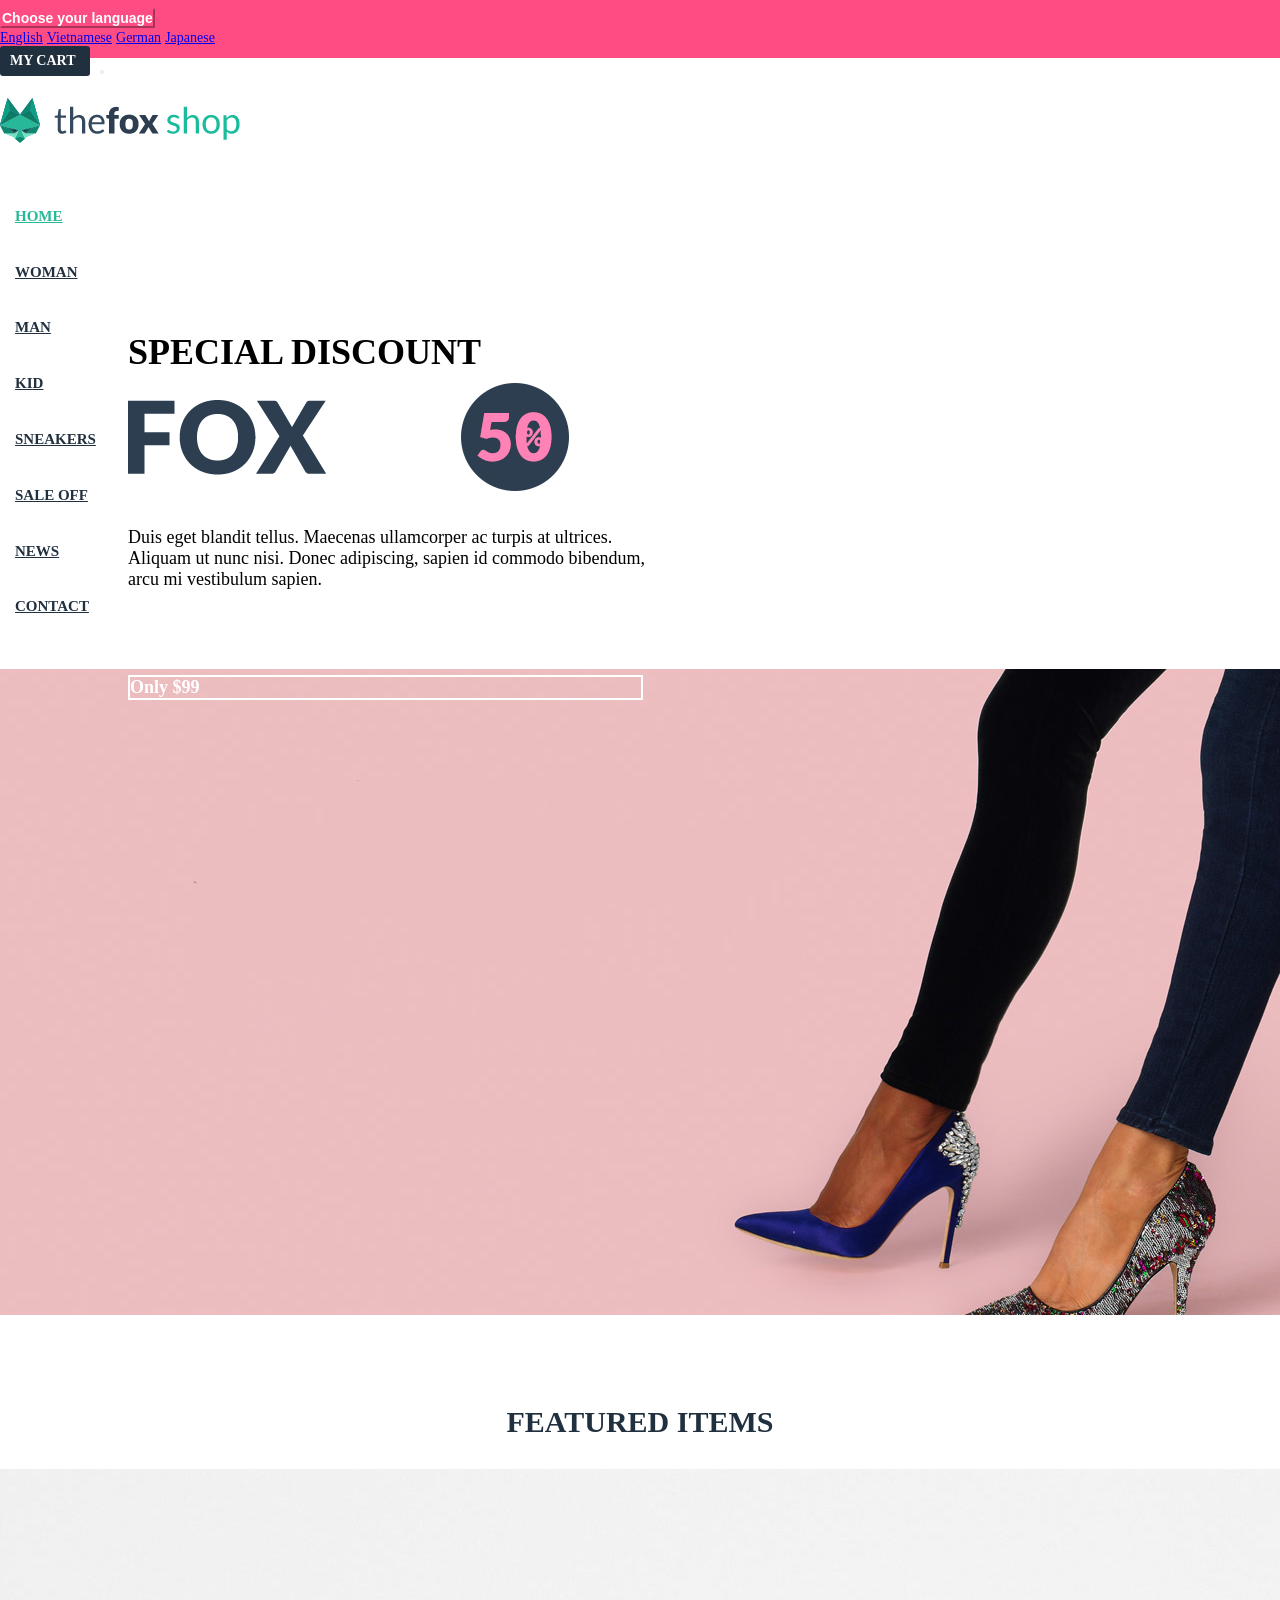
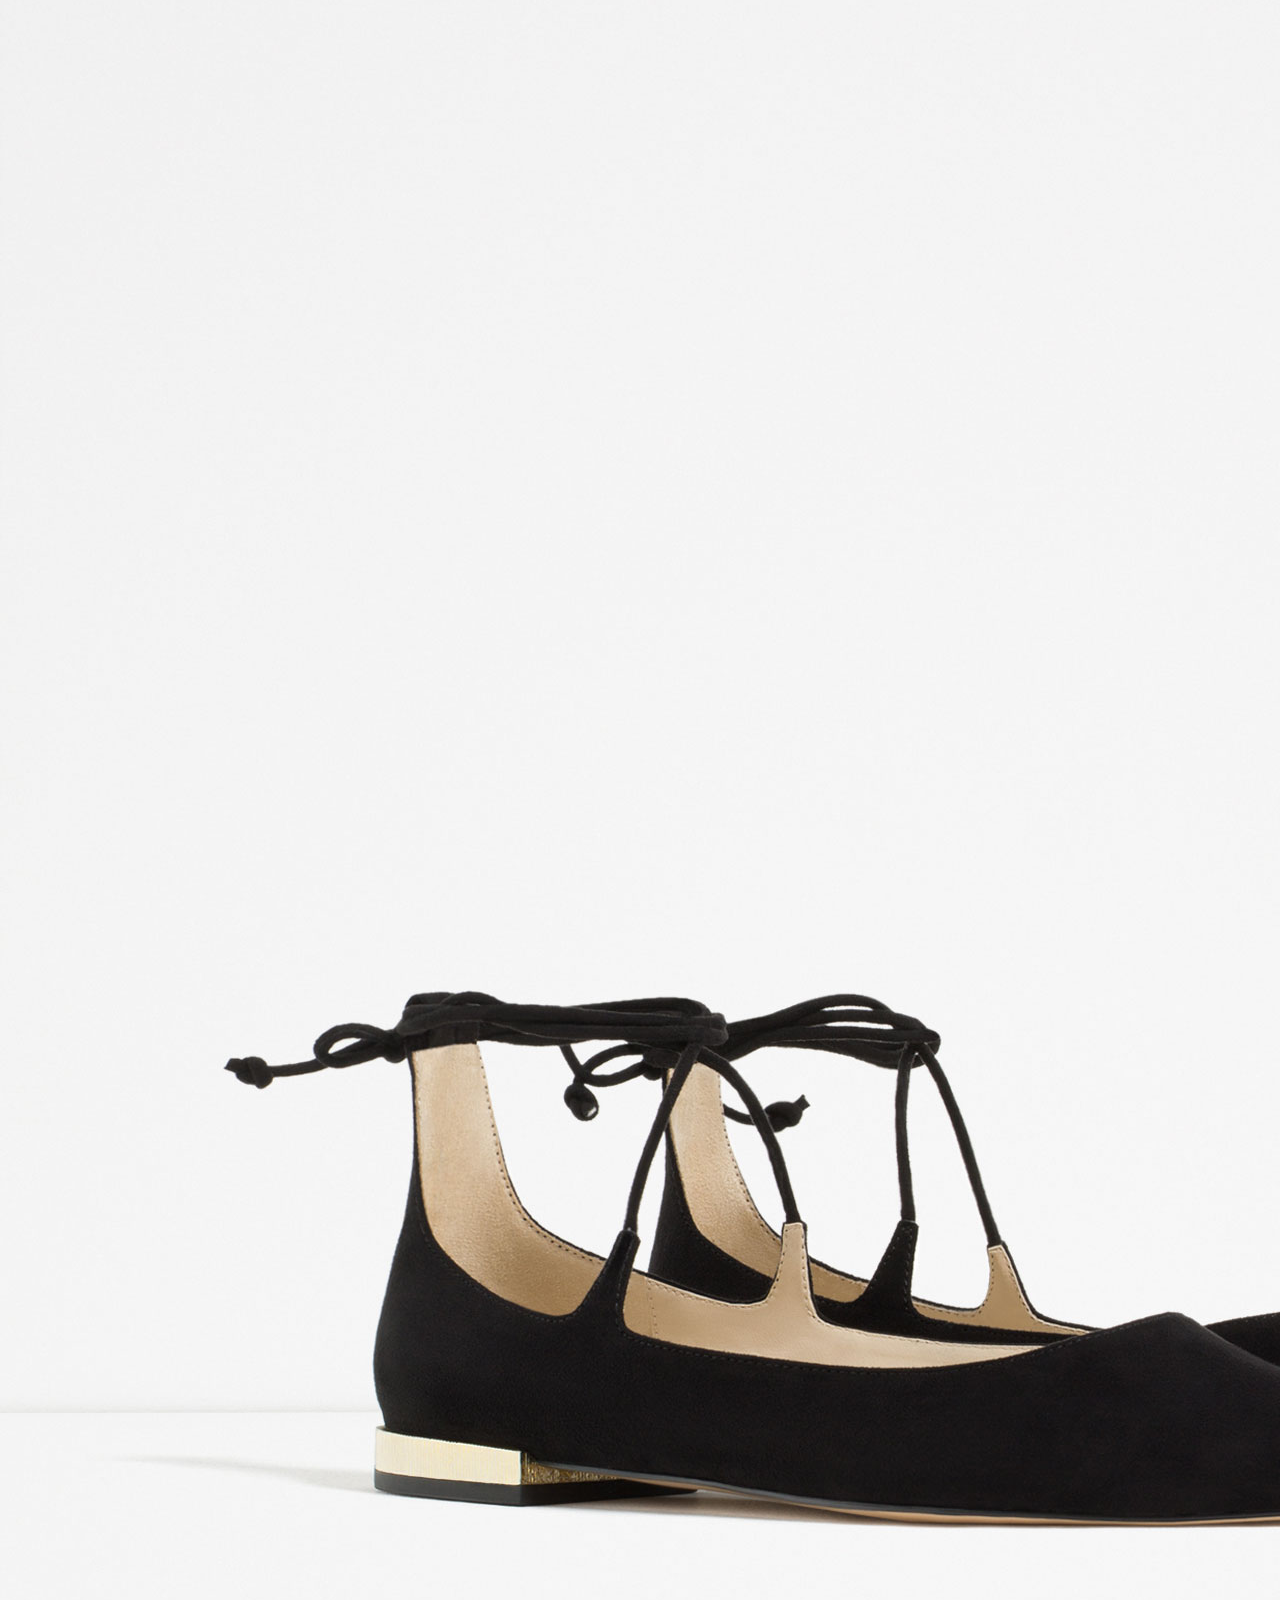
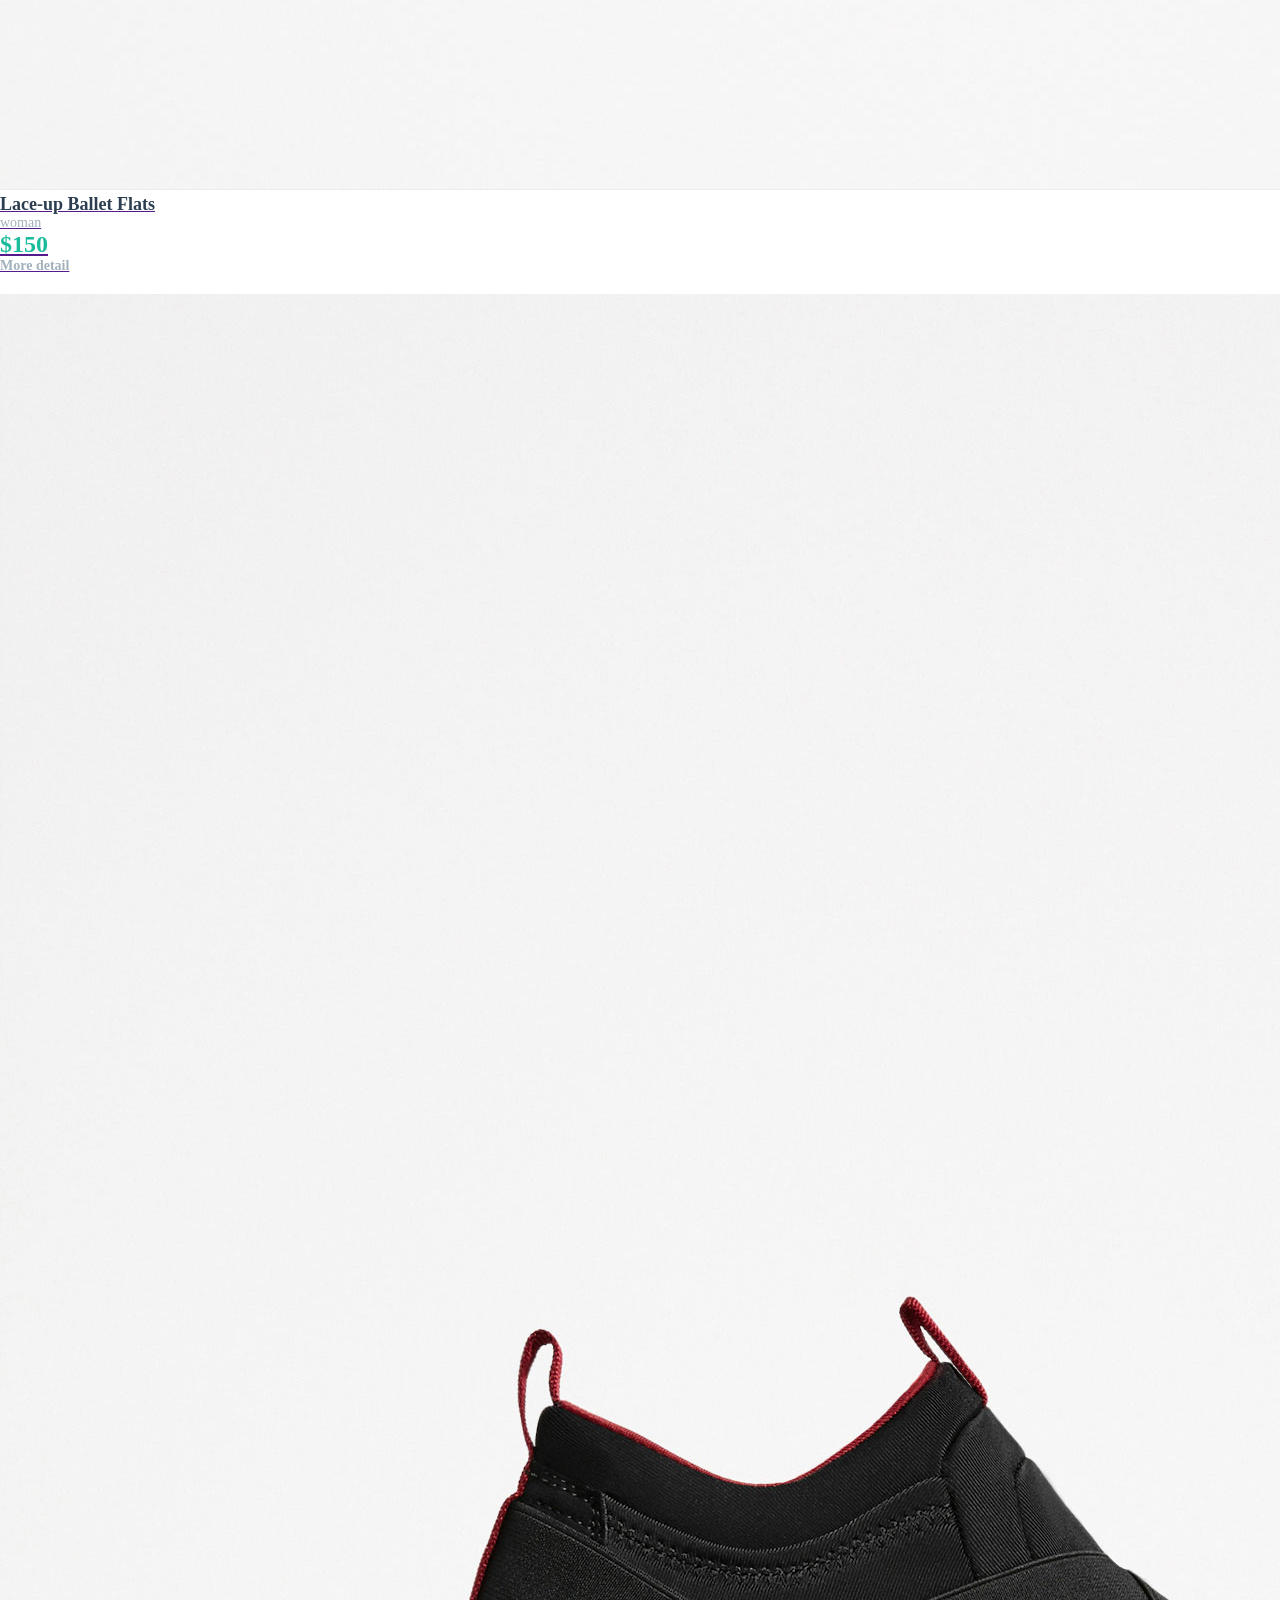
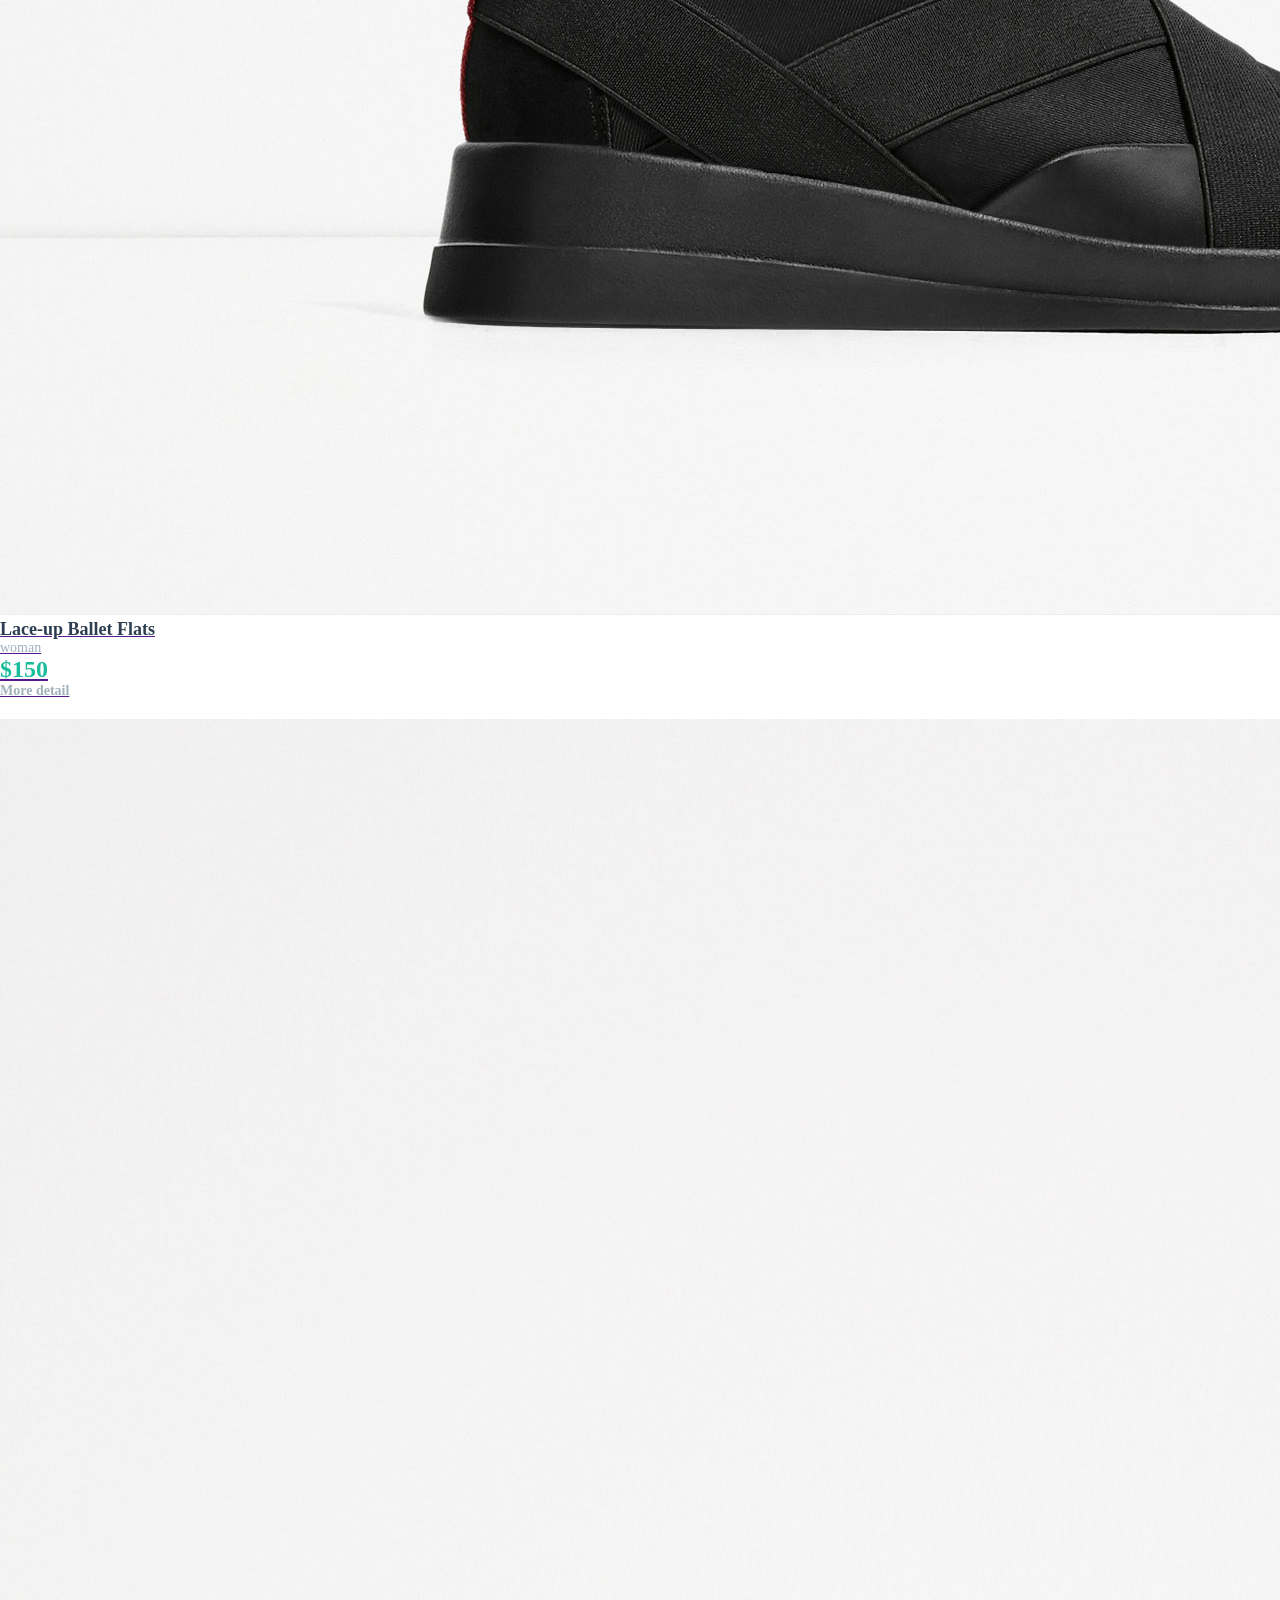
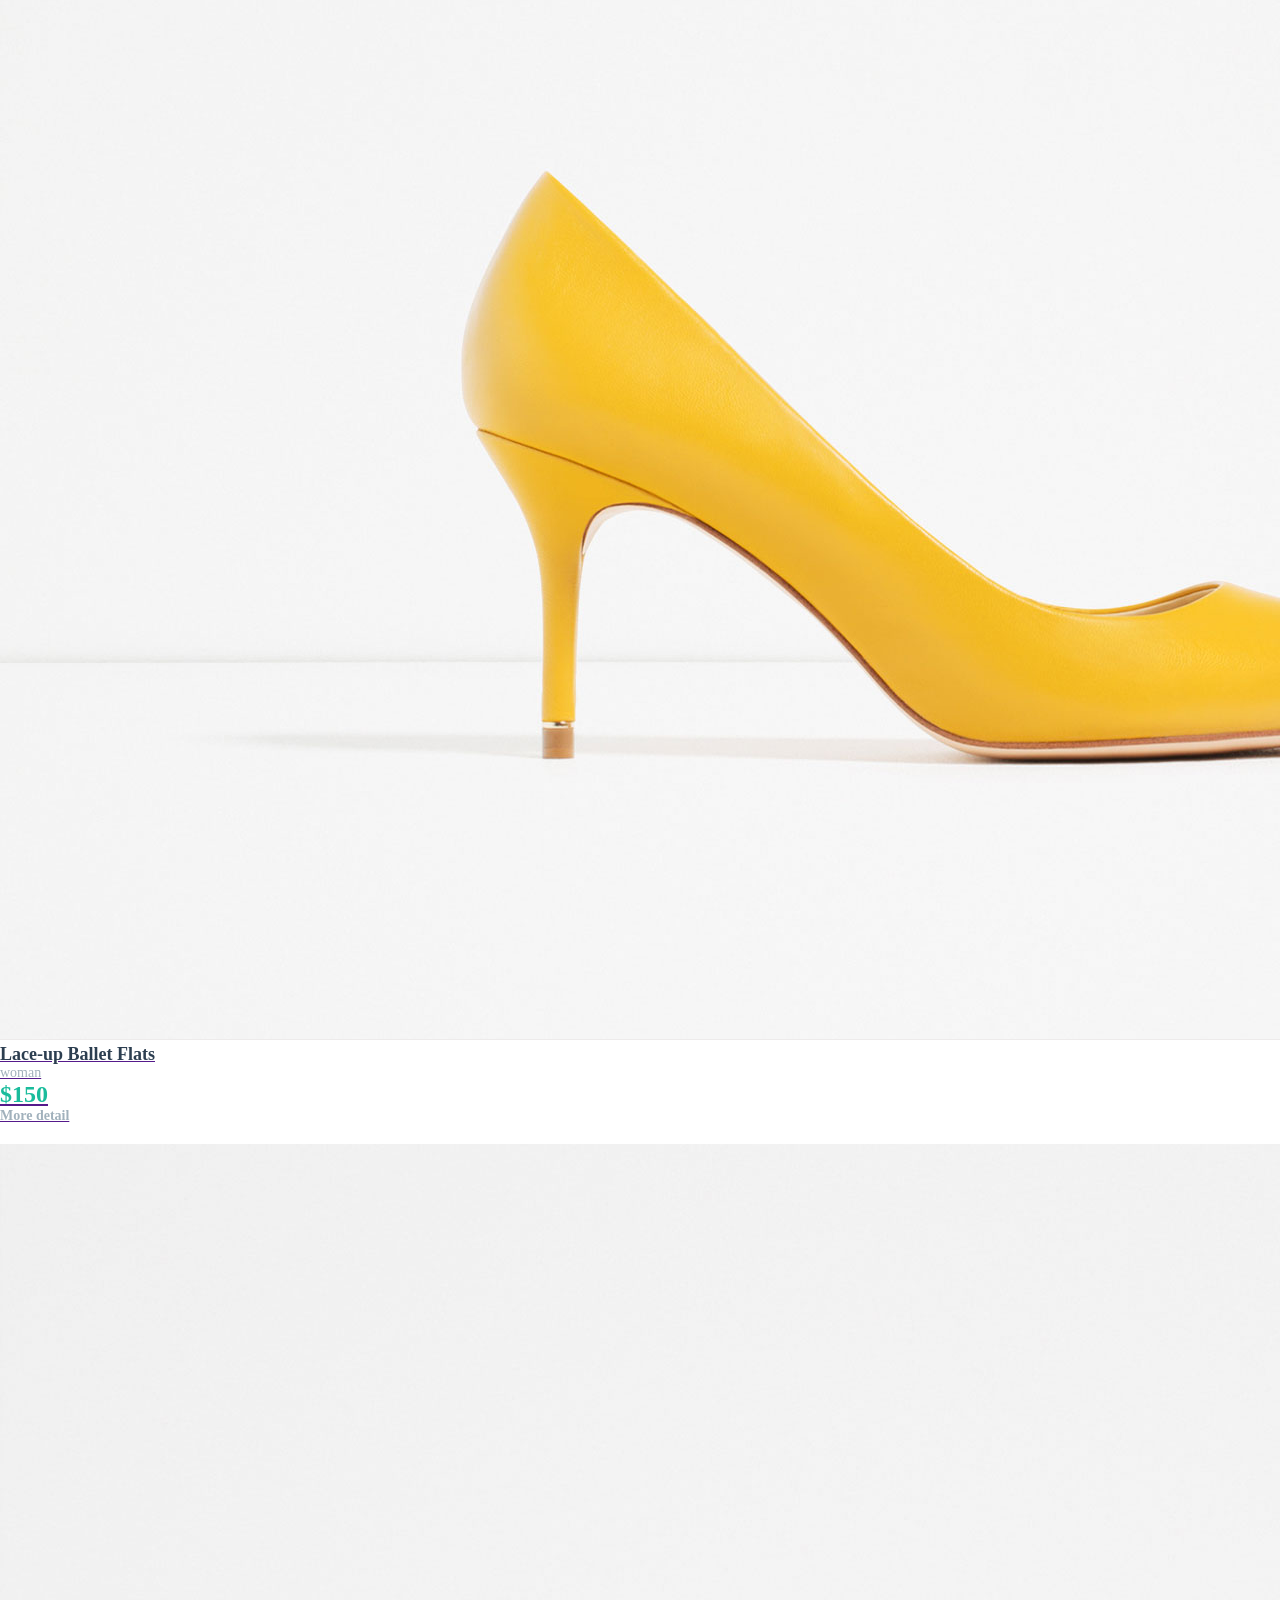
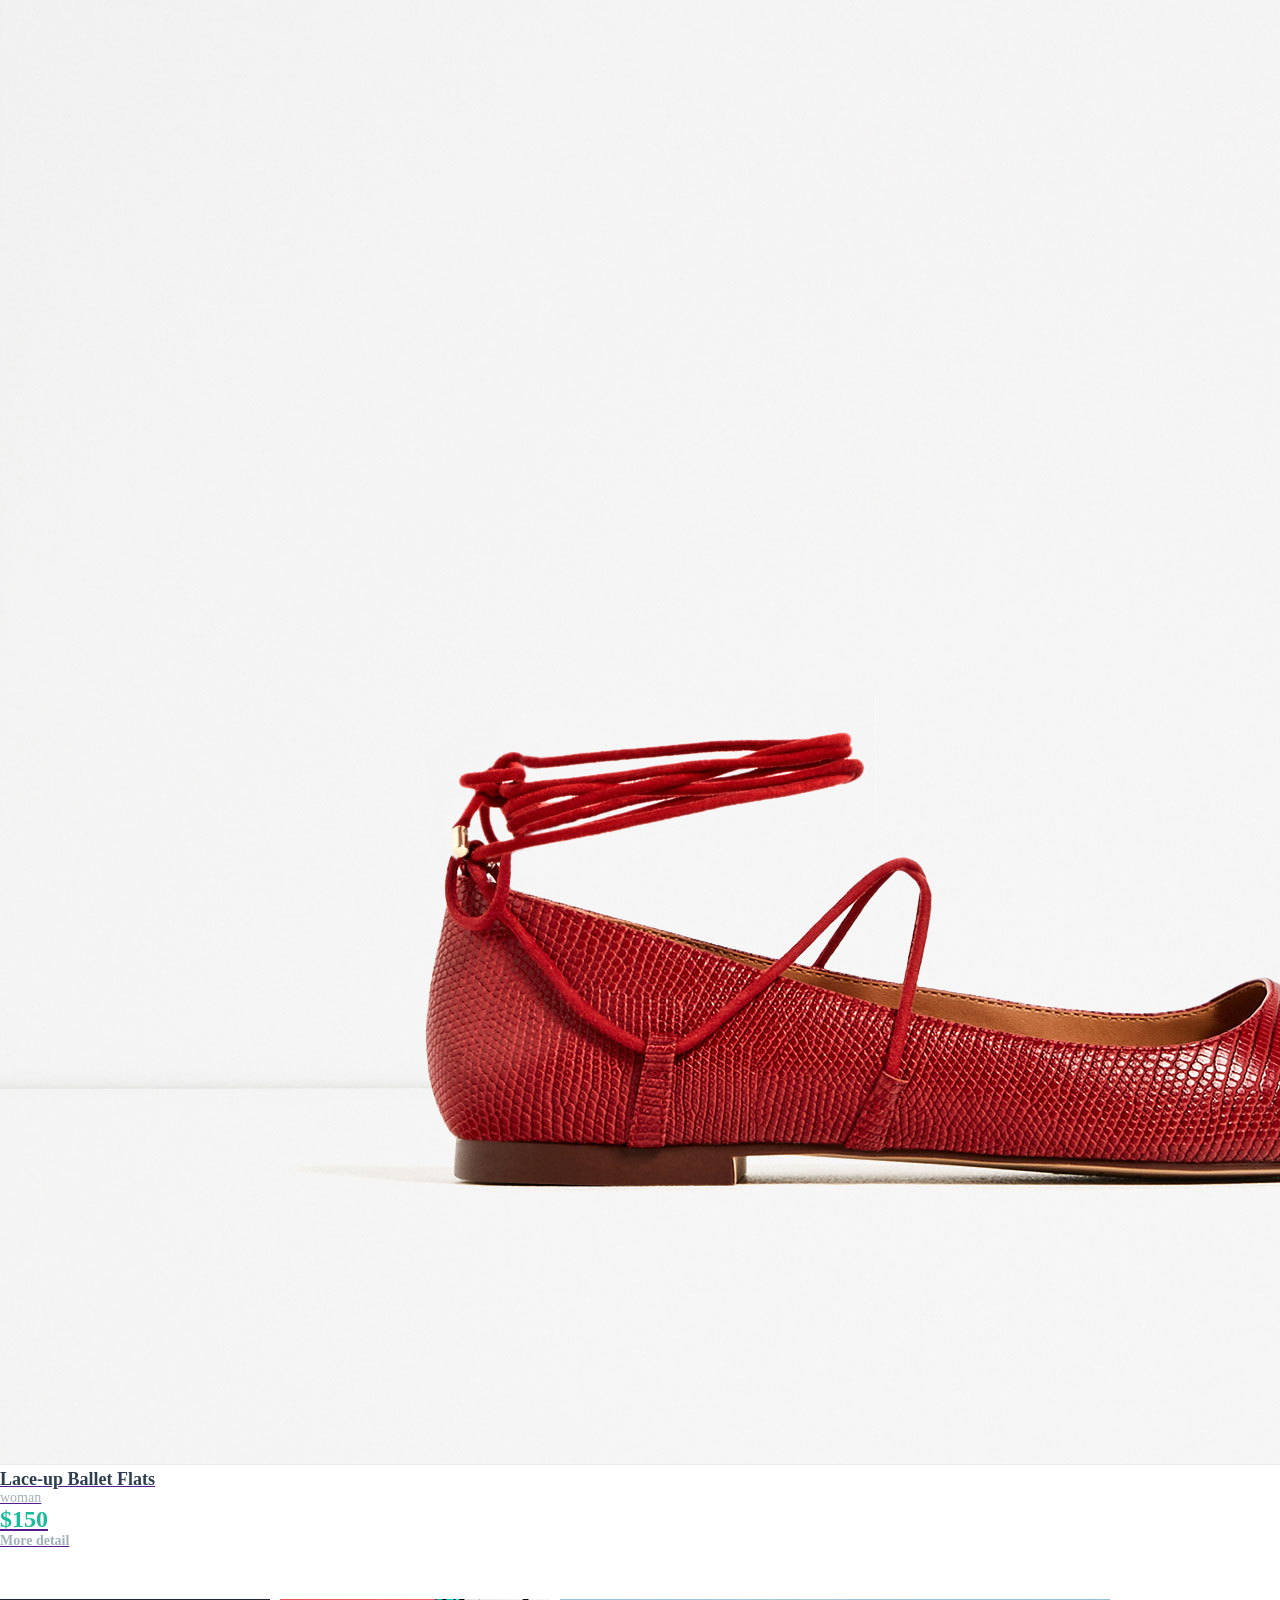
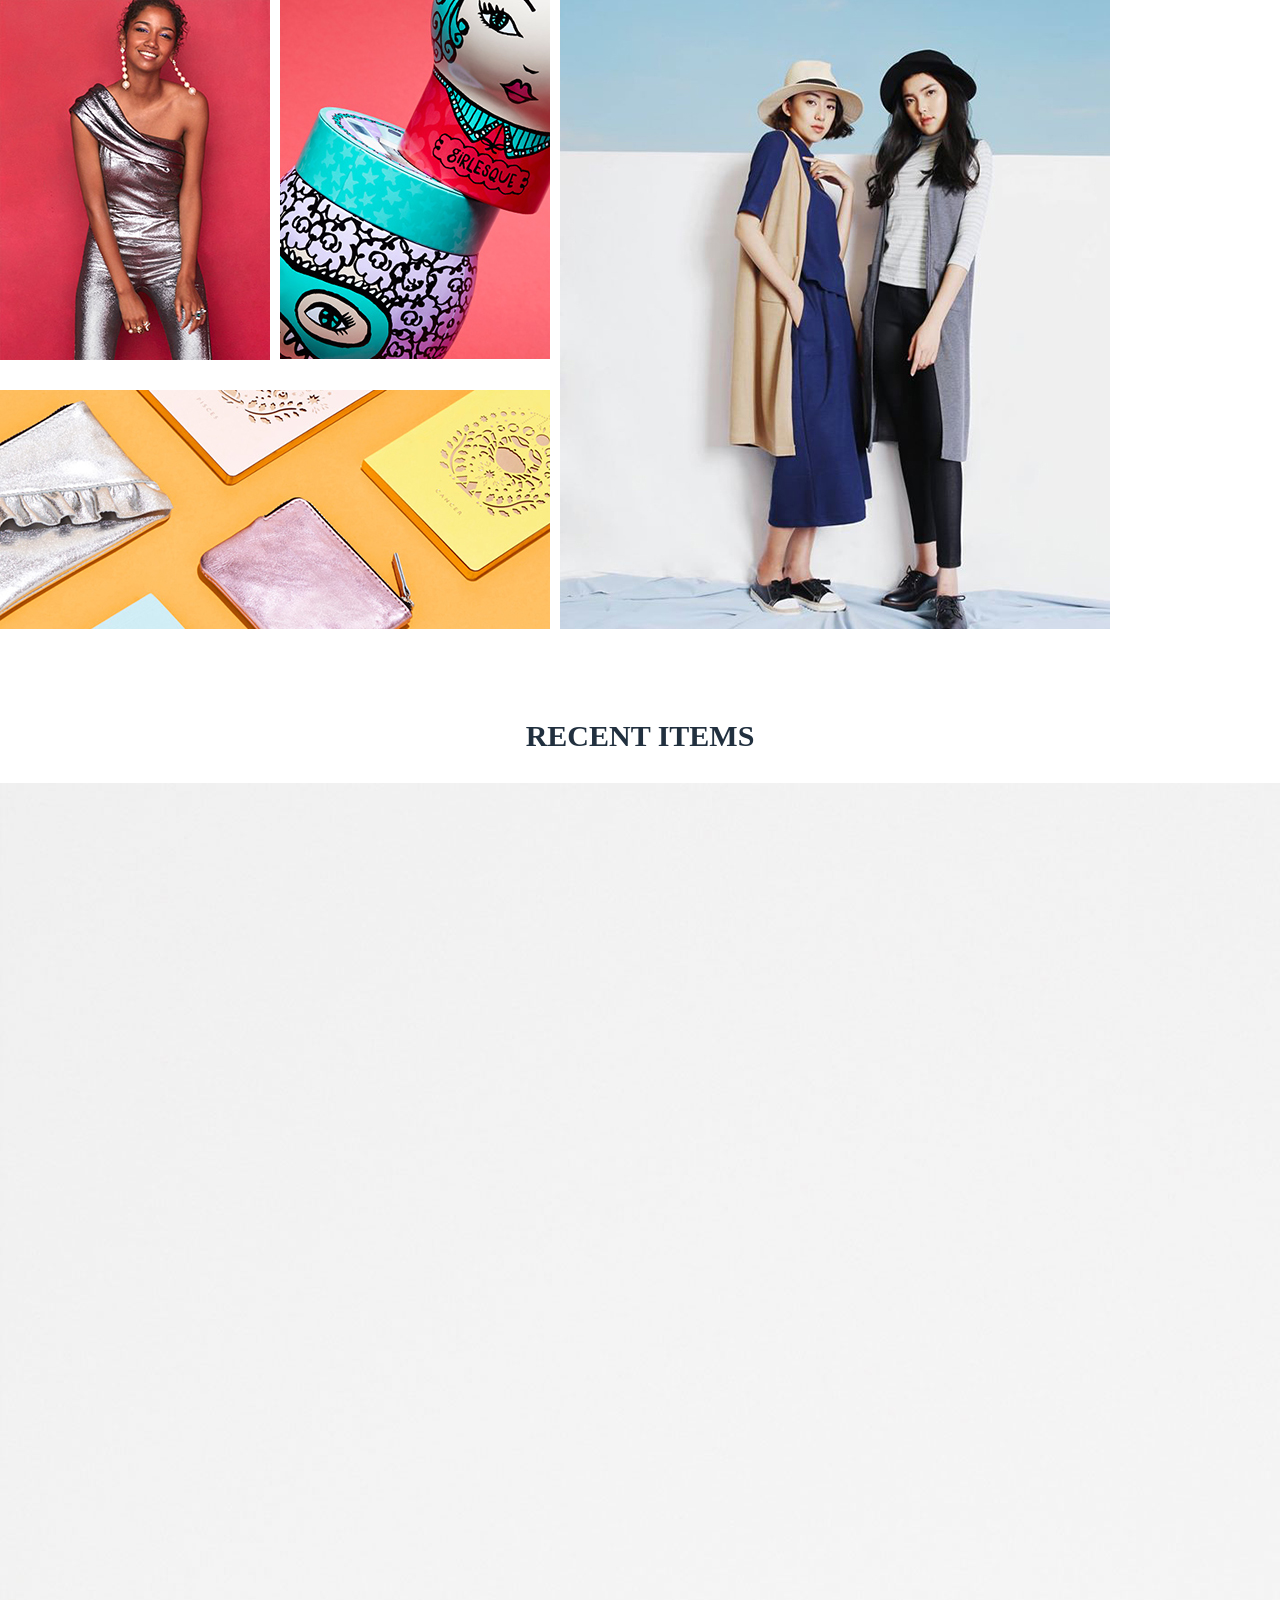
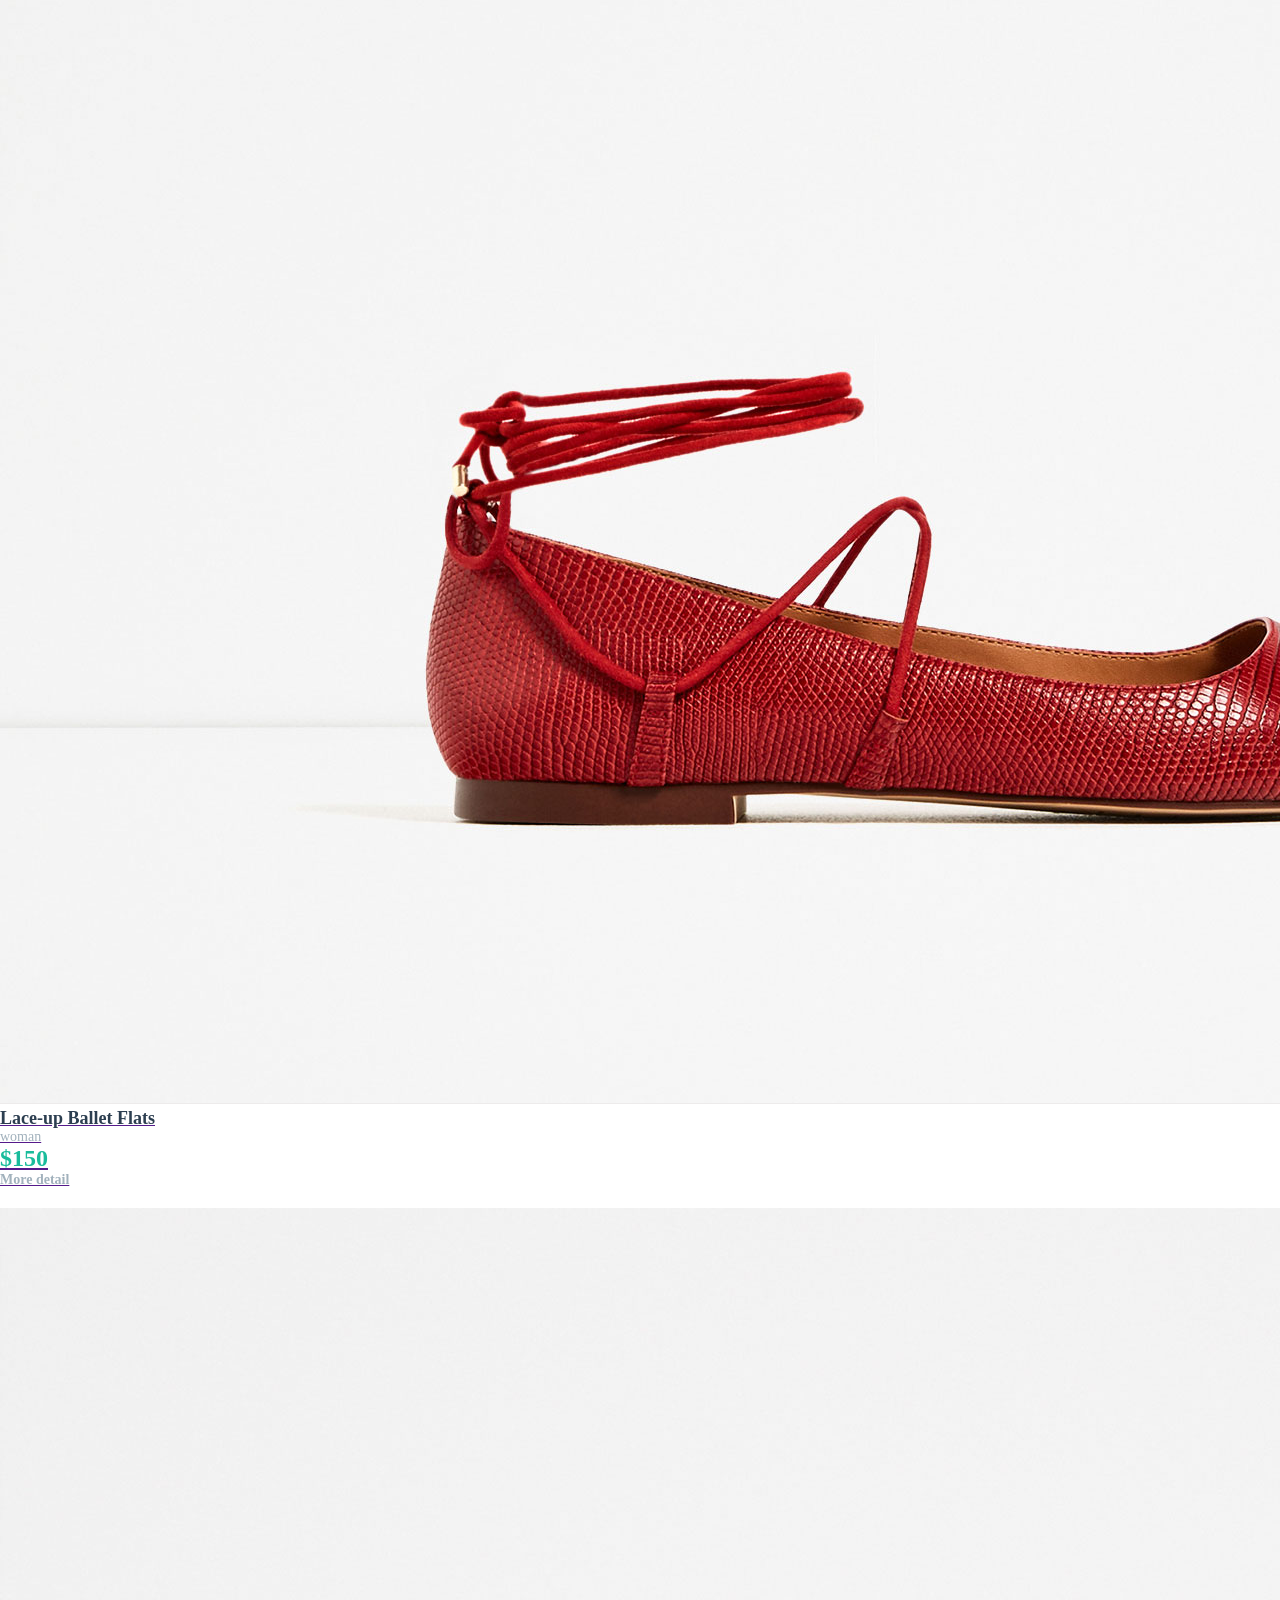
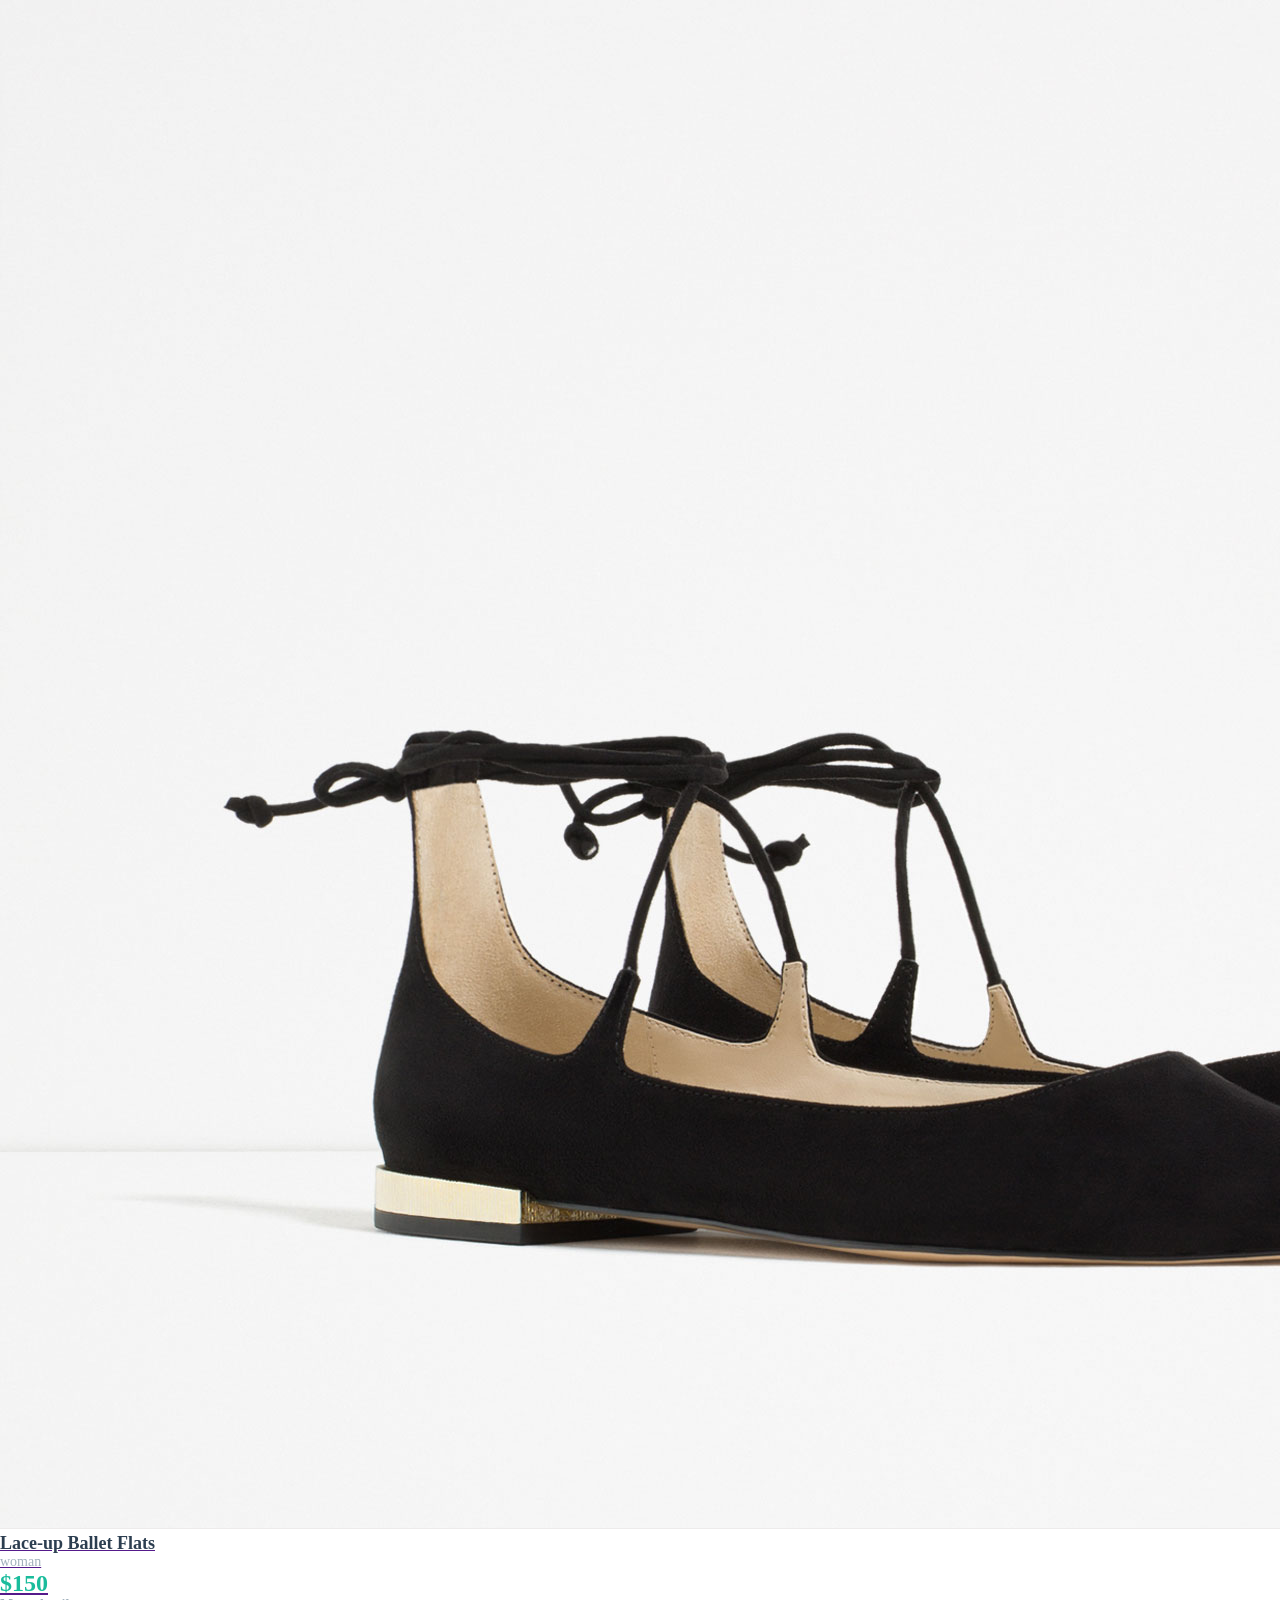
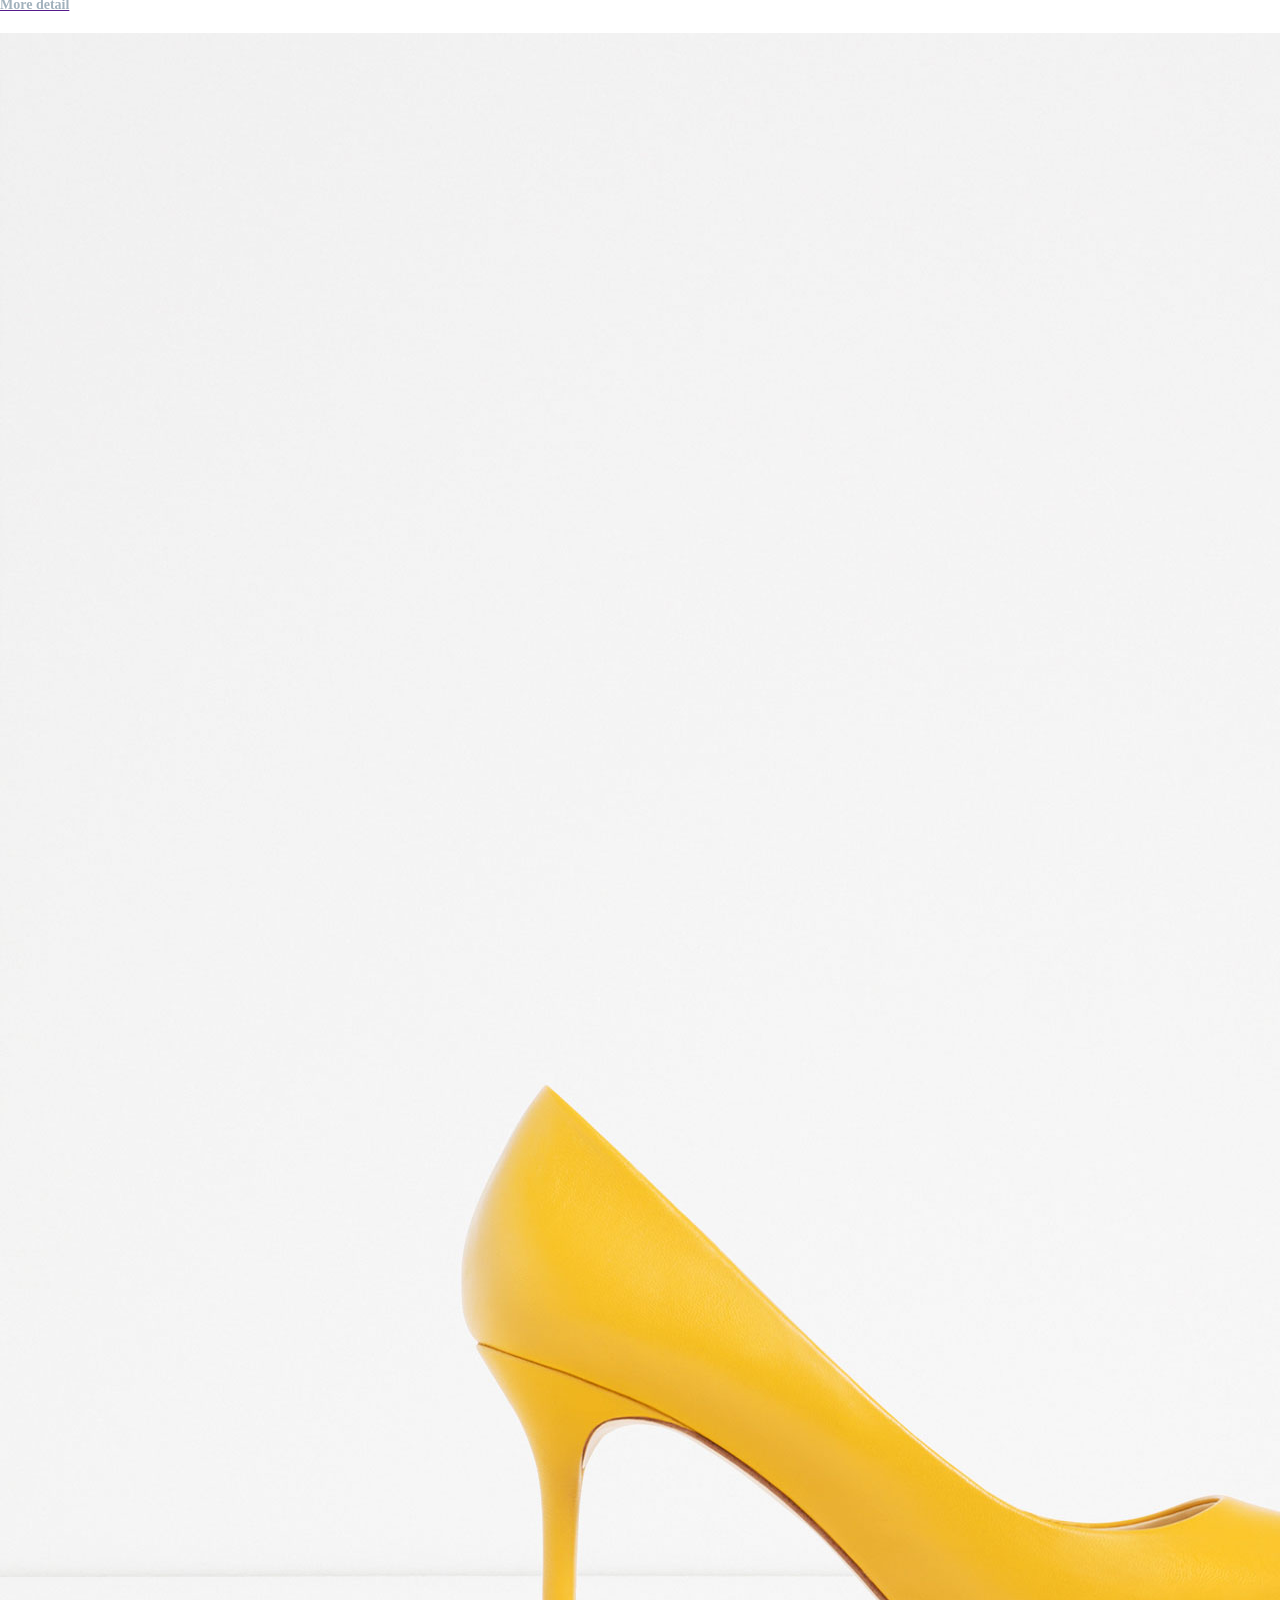
==== index.html @ f60fd7df "xac nhan upload" ====
<!DOCTYPE html>
<html lang="en"><head>
	<title> Ahand TheFoxShop </title>
	<meta charset="utf-8">
	<meta name="viewport" content="width=device-width, initial-scale=1">  
	<script type="text/javascript" src="vendor/bootstrap.js"></script>
	<script type="text/javascript" src="1.js"></script>
	<link rel="stylesheet" href="vendor/bootstrap.css">
 	<link rel="stylesheet" href="index.css">
 	<link rel="stylesheet" href="vendor/font-awesome.css">
</head>
<body >
     <div class="top">
     	<div class="container">
     		<div class="row">
     			<div class="col-sm-6">
     				<div class="btn-group">
     					<button class="btn btn-secondary dropdown-toggle nut" type="button" data-toggle="dropdown" aria-haspopup="true" aria-expanded="false">
      					Choose your language							
 						</button>
    					<div class="dropdown-menu" aria-labelledby="btnGroupDrop1">
      							<a class="dropdown-item" href="#">English</a>
      							<a class="dropdown-item" href="#">Vietnamese</a>
      							<a class="dropdown-item" href="#">German</a>
      							<a class="dropdown-item" href="#">Japanese</a>
   						</div>
  					</div>
     			</div>
     			<div class="col-sm-6 float-sm-right">
     				<a class="giodo" href="">
     					<i class="fa fa-shopping-basket" aria-hidden="true"></i>
     					My cart
     				</a>
     				<div class="icon">
     				<a href=""><i class="fa fa-facebook" aria-hidden="true"></i></a>
     				<a href=""><i class="fa fa-twitter" aria-hidden="true"></i></a>
     				<a href=""><i class="fa fa-tumblr" aria-hidden="true"></i></a>
     				<a href=""><i class="fa fa-instagram" aria-hidden="true"></i></a>
     				<a href=""><i class="fa fa-linkedin" aria-hidden="true"></i></a>
     				<a href=""><i class="fa fa-vimeo" aria-hidden="true"></i></a>
     				<a href=""><i class="fa fa-dribbble" aria-hidden="true"></i></a>
     				<a href=""><i class="fa fa-rss" aria-hidden="true"></i></a>
     				</div> <!-- het icon -->
     			</div>
     		</div>
     	</div>
     </div> <!-- het top -->
	<div class="menu">
		        <nav class="navbar navbar-light bg-faded">
		        	<div class="container">
		          <button class="navbar-toggler hidden-sm-up" type="button" data-toggle="collapse" data-target="#exCollapsingNavbar2">
		          </button>
		          <div class="collapse navbar-toggleable-xs" id="exCollapsingNavbar2">
		            <a class="navbar-brand" href="#"><img src="images/logo.png" alt=""></a>
		            <ul class="nav navbar-nav">
		              <li class="nav-item active">
		                <a class="nav-link" href="#">Home</a>
		              </li>
		              <li class="nav-item">
		                <a class="nav-link" href="#">Woman</a>
		              </li>
		              <li class="nav-item">
		                <a class="nav-link" href="#">Man</a>
		              </li>
		              <li class="nav-item">
		                <a class="nav-link" href="#">Kid</a>
		              </li>
		              <li class="nav-item">
		                <a class="nav-link" href="#">Sneakers</a>
		              </li>
		              <li class="nav-item">
		                <a class="nav-link" href="#">Sale off</a>
		              </li>
		              <li class="nav-item">
		                <a class="nav-link" href="#">News</a>
		              </li>
		              <li class="nav-item">
		                <a class="nav-link" href="#">Contact</a>
		              </li>
		            </ul>
		          </div>
		      </div> <!-- het container -->
		        </nav>
	</div> <!-- het menu -->
	<div class="banner">
				<div id="banner" class="carousel slide" data-ride="carousel">
					<ol class="carousel-indicators">
						<li data-target="#banner" data-slide-to="0" class="active"></li>
						<li data-target="#banner" data-slide-to="1"></li>
						<li data-target="#banner" data-slide-to="2"></li>
					</ol>
					<div class="carousel-inner" role="listbox">
						<div class="carousel-item active">
							<img src="images/banner.jpg" alt="First slide">
							<div class="carousel-caption">
								<div class="container">
								<h2>Special discount</h2>
								<img src="images/foxshoes.png" alt="">
								<p>Duis eget blandit tellus. Maecenas ullamcorper ac turpis at ultrices. Aliquam ut nunc nisi. Donec adipiscing, sapien id commodo bibendum, arcu mi vestibulum sapien.</p>
								<div class="btn btn-secondary">More detail</div>
								<div class="btn btn-secondary">Only $99</div>
								</div> 
							</div><!-- het carousel-caption -->
						</div>
						<div class="carousel-item">
							<img src="images/banner2.jpg" alt="First slide">
						</div>
						<div class="carousel-item">
							<img src="images/b4.jpg" alt="First slide">
						</div>
					</div>
					<a class="left carousel-control" href="#banner" role="button" data-slide="prev">
						<span class="icon-prev" aria-hidden="true"></span>
						<span class="sr-only">Previous</span>
					</a>
					<a class="right carousel-control" href="#banner" role="button" data-slide="next">
						<span class="icon-next" aria-hidden="true"></span>
						<span class="sr-only">Next</span>
					</a>
				</div>
	</div> <!-- het banner -->
	<div class="sptren">
		<div class="container">
			<div class="row">
				<div class="col-sm-12"><h2 class="hd">Featured items</h2></div>
				    <div class="col-sm-3 motsp">
     				<a href="" class="card">
     					<img class="card-img-top img-fluid" src="images/s1.jpg">
     					<div class="card-block">
     						<h4 class="card-title">Lace-up Ballet Flats</h4>
     						<p class="card-text">woman</p>
     						<h3 class="card-title">$150</h3>
     					</div>
     					<div class="card-footer">
     					<div class="phai float-xs-right">More detail</div>
     					<div class="trai">
     						<i class="fa fa-star" aria-hidden="true"></i>
     						<i class="fa fa-star" aria-hidden="true"></i>
     						<i class="fa fa-star" aria-hidden="true"></i>
     						<i class="fa fa-star-o" aria-hidden="true"></i>
     						<i class="fa fa-star-o" aria-hidden="true"></i>
     					</div>
     					</div>
     				</a>
     				<div class="layer1"></div>
     				<a href="" class="gio">
     					<i class="fa fa-shopping-basket" aria-hidden="true"></i>
     				</a>
     			</div> <!-- het motsp -->				    
     			<div class="col-sm-3 motsp">
     				<a href="" class="card">
     					<img class="card-img-top img-fluid" src="images/s6.jpg">
     					<div class="card-block">
     						<h4 class="card-title">Lace-up Ballet Flats</h4>
     						<p class="card-text">woman</p>
     						<h3 class="card-title">$150</h3>
     					</div>
     					<div class="card-footer">
     					<div class="phai float-xs-right">More detail</div>
     					<div class="trai">
     						<i class="fa fa-star" aria-hidden="true"></i>
     						<i class="fa fa-star" aria-hidden="true"></i>
     						<i class="fa fa-star" aria-hidden="true"></i>
     						<i class="fa fa-star-o" aria-hidden="true"></i>
     						<i class="fa fa-star-o" aria-hidden="true"></i>
     					</div>
     					</div>
     				</a>
     				<div class="layer1"></div>
     				<a href="" class="gio">
     					<i class="fa fa-shopping-basket" aria-hidden="true"></i>
     				</a>
     			</div> <!-- het motsp -->				    
     			<div class="col-sm-3 motsp">
     				<a href="" class="card">
     					<img class="card-img-top img-fluid" src="images/s2.jpg">
     					<div class="card-block">
     						<h4 class="card-title">Lace-up Ballet Flats</h4>
     						<p class="card-text">woman</p>
     						<h3 class="card-title">$150</h3>
     					</div>
     					<div class="card-footer">
     					<div class="phai float-xs-right">More detail</div>
     					<div class="trai">
     						<i class="fa fa-star" aria-hidden="true"></i>
     						<i class="fa fa-star" aria-hidden="true"></i>
     						<i class="fa fa-star" aria-hidden="true"></i>
     						<i class="fa fa-star-o" aria-hidden="true"></i>
     						<i class="fa fa-star-o" aria-hidden="true"></i>
     					</div>
     					</div>
     				</a>
     				<div class="layer1"></div>
     				<a href="" class="gio">
     					<i class="fa fa-shopping-basket" aria-hidden="true"></i>
     				</a>
     			</div> <!-- het motsp -->				    
     			<div class="col-sm-3 motsp">
     				<a href="" class="card">
     					<img class="card-img-top img-fluid" src="images/s4.jpg">
     					<div class="card-block">
     						<h4 class="card-title">Lace-up Ballet Flats</h4>
     						<p class="card-text">woman</p>
     						<h3 class="card-title">$150</h3>
     					</div>
     					<div class="card-footer">
     					<div class="phai float-xs-right">More detail</div>
     					<div class="trai">
     						<i class="fa fa-star" aria-hidden="true"></i>
     						<i class="fa fa-star" aria-hidden="true"></i>
     						<i class="fa fa-star" aria-hidden="true"></i>
     						<i class="fa fa-star-o" aria-hidden="true"></i>
     						<i class="fa fa-star-o" aria-hidden="true"></i>
     					</div>
     					</div>
     				</a>
     				<div class="layer1"></div>
     				<a href="" class="gio">
     					<i class="fa fa-shopping-basket" aria-hidden="true"></i>
     				</a>
     			</div> <!-- het motsp -->
			</div>
		</div>
	</div> <!-- het sptren -->
     <div class="anhqc">
    <div class="container">
      <div class="row">
        <div class="baanh">
          <div class="anht">
          <a href="" class="a1 a">
            <img class="im" src="images/anh1.jpg" alt="">
            <div class="md">More detail</div>
          </a>
          <a href="" class="a1">
            <img class="im" src="images/anh2.jpg" alt="">
            <div class="md">More detail</div>
          </a>
          </div> <!-- het anht -->
          <a href="" class="anhd">
            <img class="im" src="images/anh3.jpg" alt="">
            <div class="md">More detail</div>
          </a>
        </div>
        <a href="" class="anhp">
          <img class="im" src="images/anh4.jpg" alt="">
          <img class="im" src="images/anh4.jpg" alt="">
          <div class="md">More detail</div>
        </a>
      </div>
    </div>
  </div> <!-- het anhqc -->
     <div class="dssp">
          <div class="container">
               <div class="row">
                    <div class="col-sm-12"><h2 class="hd">Recent items</h2></div>
                    <div class="col-sm-3 motsp">
                         <a href="" class="card">
                              <img class="card-img-top img-fluid" src="images/s4.jpg">
                              <div class="card-block">
                                   <h4 class="card-title">Lace-up Ballet Flats</h4>
                                   <p class="card-text">woman</p>
                                   <h3 class="card-title">$150</h3>
                              </div>
                              <div class="card-footer">
                              <div class="phai float-xs-right">More detail</div>
                              <div class="trai">
                                   <i class="fa fa-star" aria-hidden="true"></i>
                                   <i class="fa fa-star" aria-hidden="true"></i>
                                   <i class="fa fa-star" aria-hidden="true"></i>
                                   <i class="fa fa-star-o" aria-hidden="true"></i>
                                   <i class="fa fa-star-o" aria-hidden="true"></i>
                              </div>
                              </div>
                         </a>
                         <div class="layer1"></div>
                         <a href="" class="gio">
                              <i class="fa fa-shopping-basket" aria-hidden="true"></i>
                         </a>
                    </div> <!-- het motsp -->                    
                    <div class="col-sm-3 motsp">
                         <a href="" class="card">
                              <img class="card-img-top img-fluid" src="images/s1.jpg">
                              <div class="card-block">
                                   <h4 class="card-title">Lace-up Ballet Flats</h4>
                                   <p class="card-text">woman</p>
                                   <h3 class="card-title">$150</h3>
                              </div>
                              <div class="card-footer">
                              <div class="phai float-xs-right">More detail</div>
                              <div class="trai">
                                   <i class="fa fa-star" aria-hidden="true"></i>
                                   <i class="fa fa-star" aria-hidden="true"></i>
                                   <i class="fa fa-star" aria-hidden="true"></i>
                                   <i class="fa fa-star-o" aria-hidden="true"></i>
                                   <i class="fa fa-star-o" aria-hidden="true"></i>
                              </div>
                              </div>
                         </a>
                         <div class="layer1"></div>
                         <a href="" class="gio">
                              <i class="fa fa-shopping-basket" aria-hidden="true"></i>
                         </a>
                    </div> <!-- het motsp -->                    
                    <div class="col-sm-3 motsp">
                         <a href="" class="card">
                              <img class="card-img-top img-fluid" src="images/s2.jpg">
                              <div class="card-block">
                                   <h4 class="card-title">Lace-up Ballet Flats</h4>
                                   <p class="card-text">woman</p>
                                   <h3 class="card-title">$150</h3>
                              </div>
                              <div class="card-footer">
                              <div class="phai float-xs-right">More detail</div>
                              <div class="trai">
                                   <i class="fa fa-star" aria-hidden="true"></i>
                                   <i class="fa fa-star" aria-hidden="true"></i>
                                   <i class="fa fa-star" aria-hidden="true"></i>
                                   <i class="fa fa-star-o" aria-hidden="true"></i>
                                   <i class="fa fa-star-o" aria-hidden="true"></i>
                              </div>
                              </div>
                         </a>
                         <div class="layer1"></div>
                         <a href="" class="gio">
                              <i class="fa fa-shopping-basket" aria-hidden="true"></i>
                         </a>
                    </div> <!-- het motsp -->                    
                    <div class="col-sm-3 motsp">
                         <a href="" class="card">
                              <img class="card-img-top img-fluid" src="images/s3.jpg">
                              <div class="card-block">
                                   <h4 class="card-title">Lace-up Ballet Flats</h4>
                                   <p class="card-text">woman</p>
                                   <h3 class="card-title">$150</h3>
                              </div>
                              <div class="card-footer">
                              <div class="phai float-xs-right">More detail</div>
                              <div class="trai">
                                   <i class="fa fa-star" aria-hidden="true"></i>
                                   <i class="fa fa-star" aria-hidden="true"></i>
                                   <i class="fa fa-star" aria-hidden="true"></i>
                                   <i class="fa fa-star-o" aria-hidden="true"></i>
                                   <i class="fa fa-star-o" aria-hidden="true"></i>
                              </div>
                              </div>
                         </a>
                         <div class="layer1"></div>
                         <a href="" class="gio">
                              <i class="fa fa-shopping-basket" aria-hidden="true"></i>
                         </a>
                    </div> <!-- het motsp -->                    
                    <div class="col-sm-3 motsp">
                         <a href="" class="card">
                              <img class="card-img-top img-fluid" src="images/s5.jpg">
                              <div class="card-block">
                                   <h4 class="card-title">Lace-up Ballet Flats</h4>
                                   <p class="card-text">woman</p>
                                   <h3 class="card-title">$150</h3>
                              </div>
                              <div class="card-footer">
                              <div class="phai float-xs-right">More detail</div>
                              <div class="trai">
                                   <i class="fa fa-star" aria-hidden="true"></i>
                                   <i class="fa fa-star" aria-hidden="true"></i>
                                   <i class="fa fa-star" aria-hidden="true"></i>
                                   <i class="fa fa-star-o" aria-hidden="true"></i>
                                   <i class="fa fa-star-o" aria-hidden="true"></i>
                              </div>
                              </div>
                         </a>
                         <div class="layer1"></div>
                         <a href="" class="gio">
                              <i class="fa fa-shopping-basket" aria-hidden="true"></i>
                         </a>
                    </div> <!-- het motsp -->                    
                    <div class="col-sm-3 motsp">
                         <a href="" class="card">
                              <img class="card-img-top img-fluid" src="images/s6.jpg">
                              <div class="card-block">
                                   <h4 class="card-title">Lace-up Ballet Flats</h4>
                                   <p class="card-text">woman</p>
                                   <h3 class="card-title">$150</h3>
                              </div>
                              <div class="card-footer">
                              <div class="phai float-xs-right">More detail</div>
                              <div class="trai">
                                   <i class="fa fa-star" aria-hidden="true"></i>
                                   <i class="fa fa-star" aria-hidden="true"></i>
                                   <i class="fa fa-star" aria-hidden="true"></i>
                                   <i class="fa fa-star-o" aria-hidden="true"></i>
                                   <i class="fa fa-star-o" aria-hidden="true"></i>
                              </div>
                              </div>
                         </a>
                         <div class="layer1"></div>
                         <a href="" class="gio">
                              <i class="fa fa-shopping-basket" aria-hidden="true"></i>
                         </a>
                    </div> <!-- het motsp -->                    
                    <div class="col-sm-3 motsp">
                         <a href="" class="card">
                              <img class="card-img-top img-fluid" src="images/s7.jpg">
                              <div class="card-block">
                                   <h4 class="card-title">Lace-up Ballet Flats</h4>
                                   <p class="card-text">woman</p>
                                   <h3 class="card-title">$150</h3>
                              </div>
                              <div class="card-footer">
                              <div class="phai float-xs-right">More detail</div>
                              <div class="trai">
                                   <i class="fa fa-star" aria-hidden="true"></i>
                                   <i class="fa fa-star" aria-hidden="true"></i>
                                   <i class="fa fa-star" aria-hidden="true"></i>
                                   <i class="fa fa-star-o" aria-hidden="true"></i>
                                   <i class="fa fa-star-o" aria-hidden="true"></i>
                              </div>
                              </div>
                         </a>
                         <div class="layer1"></div>
                         <a href="" class="gio">
                              <i class="fa fa-shopping-basket" aria-hidden="true"></i>
                         </a>
                    </div> <!-- het motsp -->                    
                    <div class="col-sm-3 motsp">
                         <a href="" class="card">
                              <img class="card-img-top img-fluid" src="images/s8.jpg">
                              <div class="card-block">
                                   <h4 class="card-title">Lace-up Ballet Flats</h4>
                                   <p class="card-text">woman</p>
                                   <h3 class="card-title">$150</h3>
                              </div>
                              <div class="card-footer">
                              <div class="phai float-xs-right">More detail</div>
                              <div class="trai">
                                   <i class="fa fa-star" aria-hidden="true"></i>
                                   <i class="fa fa-star" aria-hidden="true"></i>
                                   <i class="fa fa-star" aria-hidden="true"></i>
                                   <i class="fa fa-star-o" aria-hidden="true"></i>
                                   <i class="fa fa-star-o" aria-hidden="true"></i>
                              </div>
                              </div>
                         </a>
                         <div class="layer1"></div>
                         <a href="" class="gio">
                              <i class="fa fa-shopping-basket" aria-hidden="true"></i>
                         </a>
                    </div> <!-- het motsp -->
               </div>
          </div>
     </div> <!-- het dssp -->
     <div class="post">
          <div class="container">
               <div class="row">
                    <div class="col-sm-3 trai">
                         <h2>Recent post</h2>
                         <p>Fusce sollicitudin massa ac risus pulvinar imperdiet id vel enim. Duis blandit dapibus leo sit amet lobortis. <br>Integer dignissim, augue tempus ultricies luctus, quam dui laoreet sem, non dictum odio nisi quis massa. Morbi pulvinar odio eget aliquam facilisis. </p>
                         <div class="btn btn-secondary">view more</div>
                    </div>
                    <div class="col-sm-3 mpost">
                         <a href="" class="card">
                              <img class="card-img-top img-fluid" src="images/c1.jpg">
                              <div class="card-block">
                              <h4 class="card-title">Card title</h4>
                              <p class="card-text">Some quick example text to build on the card title and make up the bulk of the card's content.</p>
                              </div>
                         </a>
                         <div class="tren"></div>
                         <a href="" class="icon"><i class="fa fa-angle-right" aria-hidden="true"></i></a>
                    </div> <!-- het mpost -->                    
                    <div class="col-sm-3 mpost">
                         <a href="" class="card">
                              <img class="card-img-top img-fluid" src="images/c3.jpg">
                              <div class="card-block">
                              <h4 class="card-title">Card title</h4>
                              <p class="card-text">Some quick example text to build on the card title and make up the bulk of the card's content.</p>
                              </div>
                         </a>
                         <div class="tren"></div>
                         <a href="" class="icon"><i class="fa fa-angle-right" aria-hidden="true"></i></a>
                    </div> <!-- het mpost -->                    
                    <div class="col-sm-3 mpost">
                         <a href="" class="card">
                              <img class="card-img-top img-fluid" src="images/c2.jpg">
                              <div class="card-block">
                              <h4 class="card-title">Card title</h4>
                              <p class="card-text">Some quick example text to build on the card title and make up the bulk of the card's content.</p>
                              </div>
                         </a>
                         <div class="tren"></div>
                         <a href="" class="icon"><i class="fa fa-angle-right" aria-hidden="true"></i></a>
                    </div> <!-- het mpost -->
               </div>
          </div>
     </div> <!-- het post -->
     <div class="ttin">
          <div class="container">
               <div class="row">
                    <div class="col-sm-3">
                         <h3>about us</h3>
                         <p>Lorem ipsum dolor sit amet, consectetur adipiscing elit. Curabitur sollicitudin ultrices suscipit. Sed commodo vel mauris vel dapibus. Lorem ipsum dolor sit amet, consectetur adipiscing elit. </p>
                         <div class="icon">
                         <a href=""><i class="fa fa-facebook" aria-hidden="true"></i></a>
                         <a href=""><i class="fa fa-twitter" aria-hidden="true"></i></a>
                         <a href=""><i class="fa fa-tumblr" aria-hidden="true"></i></a>
                         <a href=""><i class="fa fa-instagram" aria-hidden="true"></i></a>
                         <a href=""><i class="fa fa-linkedin" aria-hidden="true"></i></a>
                         <a href=""><i class="fa fa-vimeo" aria-hidden="true"></i></a>
                         </div> <!-- het icon -->
                    </div> <!-- het about us -->
                    <div class="col-sm-3">
                         <h3>news letter</h3>
                         <p>Lorem ipsum dolor sit amet, consectetur adipiscing elit.</p>
                         <form class="form-inline">
                              <div class="form-group">
                              <label class="sr-only" for="Name">Name</label>
                              <input type="Name" class="form-control" id="Name" placeholder="Name">
                              </div>
                              <div class="form-group">
                              <label class="sr-only" for="Email">Email</label>
                              <input type="Email" class="form-control" id="Email" placeholder="Email">
                              </div>
                              <button type="submit" class="btn btn-primary">Subscribe</button>
                         </form>
                    </div> <!-- het news letter -->
                    <div class="col-sm-3">
                         <h3>information</h3>
                         <a href="" class="a">Side Navigation</a>
                         <a href="" class="tt">About Us</a>
                         <a href="" class="tt">Contact Us</a>
                         <a href="" class="tt">Forum Support</a>
                         <a href="" class="tt">Private Policy</a>
                    </div> <!-- het information -->
                    <div class="col-sm-3">
                         <h3>item tags</h3>
                         <a href="" class="khug">awesome</a>
                         <a href="" class="khug">control</a>
                         <a href="" class="khug">group</a>
                         <a href="" class="khug">class</a>
                         <a href="" class="khug">information</a>
                         <a href="" class="khug">tags</a>                         
                         <a href="" class="khug">Subscribe</a>
                         <a href="" class="khug">letter</a>
                         <a href="" class="khug">submit</a>
                    </div> <!-- het item tags -->
               </div>
          </div>
     </div> <!-- het ttin -->
     <div class="mc">
          <nav class="navbar navbar-dark">
               <div class="container">
                    <div class="row">
                         <div class="t">
                              Copyright 2014 <span>thefox</span> |
                              All Rights Reserved |
                              Designed By TMTT</div>
                         <ul class="nav navbar-nav float-sm-right">
                              <li class="nav-item active">
                                   <a class="nav-link" href="#">Home <span class="sr-only">(current)</span></a>
                              </li>
                              <li class="nav-item">
                                   <a class="nav-link" href="#">Page</a>
                              </li>
                              <li class="nav-item">
                                   <a class="nav-link" href="#">Portfolio</a>
                              </li>
                              <li class="nav-item">
                                   <a class="nav-link" href="#">Blog</a>
                              </li>
                              <li class="nav-item">
                                   <a class="nav-link" href="#">Shop</a>
                              </li>
                              <li class="nav-item">
                                   <a class="nav-link" href="#">Travel</a>
                              </li>
                              <li class="nav-item">
                                   <a class="nav-link" href="#">Shortcodes</a>
                              </li>
                              <li class="nav-item">
                                   <a class="nav-link" href="#">Features </a>
                              </li>
                              <li class="nav-item">
                                   <a class="nav-link" href="#">Contact</a>
                              </li>
                         </ul>
                    </div>
               </div>
          </nav>
     </div>
</body>
</html>
---- index.css ----
*{margin: 0; padding: 0;} 
@font-face {
	src:url(fonts/Lato-Regular.ttf);
	font-family: lato-r; 
}
@font-face {
	src:url(fonts/Lato-Light.ttf);
	font-family: lato-l; 
}
@font-face {
	src:url(fonts/Lato-Bold.ttf);
	font-family: lato-b; 
}
.top{
	background-color: #ff4c83;
	height: 50px;
	padding-top: 8px;
}
.top .btn-group .btn-secondary {
	color: white;
	background-color: #ff4c83;
	border-color: #ff4c83;
	font-size: 14px;
	font-weight: bold;
}
.top .btn-group .btn-secondary:hover {
	color: white;
	background-color: #ff4c83;
	border-color: #ff4c83;
	font-size: 14px;
	font-weight: bold;
}
.top .dropdown-item {
	font-size: 14px;
}
.top .giodo{
	background-color: #21303f;
	border-color: #21303f;
	color: white;
	font-weight: bold;
	padding:10px 15px 10px 10px;
	display: inline-block;
	float: left;
	font-size:14px;
	line-height: 10px;
	text-transform: uppercase;
	margin-right: 10px;
	border-radius: 3px;
	text-decoration: none;
}
.icon a {
	margin-top: 5px;
	color:white;
	display: inline-block;
	padding:0 8px;
}
/*het top*/
.menu .navbar-nav .nav-link {
    text-transform: uppercase;
	font-size: 15px;
    font-weight: bold;
    color: #21303f;
}
.menu .navbar-light .navbar-nav .active>.nav-link{color:#27b899;}
.menu .navbar-nav .nav-link:hover{
	color: #27b899;
}
.menu .navbar-nav .nav-link {
    display: block;
    padding-top: 2.425rem;
    padding-left: 15px;
}
/*het menu*/
#banner {
	height: 700px;
	overflow: hidden;
}
.banner .carousel-inner>.carousel-item>a>img, .carousel-inner>.carousel-item>img{
    max-width: none;}
.banner .carousel-control{
	width: 50px;
	height: 50px;
	background-color: white;
	border-radius: 3px;
	color: #21303f;
	background-image: none;
	margin-top: 350px;
}
.banner .carousel-caption{
	text-align: left;
	width: 530px;
    position: absolute;
    right: 0;
    bottom: 0;
    left: 10%;
    padding-top: 0;
    padding-bottom: 200px;
}
.banner .carousel-caption h2{
	font-size: 36px;
	font-weight: bold;
	text-transform: uppercase;
}
.banner .carousel-caption p{
	font-size: 18px;
	padding-top: 20px;
}
.banner .btn-secondary{
	font-size:18px;
	color:white;
	border:2px solid white; 
	margin:30px 15px 0 0px;
	background-color: transparent;
	font-weight: bold;
}
.banner .btn-secondary:hover{
	background-color: white;
	color: #21303f;
	transition:0.4s;
}
/*het banner*/
.sptren .hd{
	margin-top: 90px;
	color: #21303f;
	font-weight: bold;
	font-size: 30px;
	text-align: center;
	margin-bottom: 30px;
	text-transform: uppercase;
}
/*mot sp*/
.motsp{
	position: relative;
	margin-top: 20px;
}
.motsp h4{
	color: #2c3e50;
	font-size: 18px;
	font-weight: bold;
}
.motsp img{
	border-bottom: 1px solid #edebeb;
}
.motsp p{
	color: #a1b1bc;
	font-size: 14px;
}
.motsp h3{
	color: #1abc9c;
	font-size: 24px;
	font-weight: bold;
}
.motsp .card-footer{
	background-color: white;
	color: #a1b1bc;
	font-weight: bold;
	font-size: 14px;
}
.motsp:hover .card{
	background-color: #2c3e50;
	text-decoration: none;
	border: #edebeb;
	transition:0.4s;
}
.motsp:hover .card-title{
	color: #1abc9c;
	transition:0.4s;
}
.motsp:hover .card-footer {
	color: #1abc9c; 
	background-color: #2c3e50;
	transition:0.4s;
}
.motsp .layer1{
	position: absolute;
	z-index: 1;
	top: 0px;
	left: 15px;
	width: 255px;
	height: 255px;
	display: inline-block;
}
.motsp .gio {
	position: absolute;
	z-index: 2;
	color: white;
	left: 50%; 
    top: 100px;
    transform: translateX(-50%);
	width: 65px;
	height: 65px;
	background-color: #1abc9c; 
	border-radius: 50%;
	text-align: center;
	padding-top: 20px;
	opacity: 0;
	border: 2px solid rgba(49,108,106,0.7);
}
.motsp:hover .gio {
	opacity: 1;
	transition:0.4s;
}
.motsp:hover .layer1{
	background-color: rgba(56,58,71,0.7);
	transition:0.4s;
}
/*het motsp*/
.anhqc {
	margin-top: 50px;
	display: block;
	overflow: hidden;
}
.anhqc .baanh{
	width: 550px;
	height: 630px; 
	float: left;
	overflow: hidden;
}
.anhqc .baanh .a{margin-right: 10px;}
.anhqc .anht .a1{
	position: relative;
	width: 270px;
	height: 360px;
	display: block;
	float: left;
	overflow: hidden;
}
.anhqc .anht .im{
	position: absolute;
	z-index: 1;
	top: 0;
	left: 0;
	display: block;
	float: left;
}
.anhqc .anht .md{
	position: absolute;
	z-index: 2;
	color: white;
	background-color: rgba(56,58,71,0.7);
	border-radius: 2px;
	padding: 15px 20px;
	font-weight: bold;
	font-size: 16px;
	left: 50%; 
    top: 50%;
    transform: translateX(-50%) translateY(-50%);
    opacity: 0;
    display: block;
    float: left;
}
.anhqc .a1:hover .md{opacity: 1;transition:0.4s;}
/*het anht*/
.anhqc .anhd{
	position: relative;
	width: 550px;
	height: 270px;
	display: block;
	margin-top: 10px;
	float: left;
	overflow: hidden;
}
.anhqc .anhd .im{
	position: absolute;
	z-index: 1;
	top: 0;
	left: 0;
	display: block;
	float: left;
}
.anhqc .anhd .md{
	position: absolute;
	z-index: 2;
	color: white;
	background-color: rgba(56,58,71,0.7);
	border-radius: 2px;
	padding: 15px 20px;
	font-weight: bold;
	font-size: 16px;
	left: 50%; 
    top: 50%;
    transform: translateX(-50%) translateY(-50%);
    opacity: 0;
    display: block;
    float: left;
}
.anhqc .anhd:hover .md{opacity: 1;transition:0.4s;}
/*het anhd*/
.anhqc .anhp{
	position: relative;
	width: 550px;
	height: 630px;
	display: block;
	float: left;
	margin-left: 10px;
	overflow: hidden;
}
.anhqc .anhp .im{
	position: absolute;
	z-index: 1;
	top: 0;
	left: 0;
	display: block;
	float: left;
}
.anhqc .anhp .md{
	position: absolute;
	z-index: 2;
	color: white;
	background-color: rgba(56,58,71,0.7);
	border-radius: 2px;
	padding: 15px 20px;
	font-weight: bold;
	font-size: 16px;
	left: 50%; 
    top: 50%;
    transform: translateX(-50%) translateY(-50%);
    opacity: 0;
    display: block;
    float: left;
}
.anhqc .anhp:hover .md{opacity: 1;transition:0.4s;}
/*het anhqc*/
.dssp .hd{
	margin-top: 90px;
	color: #21303f;
	font-weight: bold;
	font-size: 30px;
	text-align: center;
	margin-bottom: 30px;
	text-transform: uppercase;
}
/*het dssp*/
.post {
	margin-top: 100px;
	padding-top: 100px;
	background-color: #f9fafb;
	border-top: 1px solid #ecf0f1;
	padding-bottom: 100px;
}
.post .trai h2{
	color: #21303f;
	font-weight: bold;
	font-size: 30px;
	text-transform: uppercase;
}
.post .trai p{
	color: #a1b1bc;
	font-size: 14px;
	padding-top: 30px;
}
.post .trai .btn-secondary{
	color: white;
	font-size: 16px;
	font-weight: bold;
	text-transform: uppercase;
	background-color: #1abc9c;
	margin-top: 30px;
	border: none;
}
.post .card h4{
	color: #2c3e50;
	font-size: 18px;
	font-weight: bold;
}
.post .card p{
	color: #a1b1bc;
	font-size: 14px;
}
.post .card {
	position: relative;
}
.post .tren {
	position: absolute;
	z-index: 1;
	top: 0;
	left: 15px;
    width: 255px;
    height: 220px;
}
.post .icon {
	position: absolute;
	z-index: 2;
	color: white;
	left: 50%; 
    top: 80px;
    transform: translateX(-50%);
	width: 65px;
	height: 65px;
	background-color: #2c3e50; 
	border-radius: 50%;
	text-align: center;
	padding-top: 20px;
	opacity: 0;
	border: 2px solid rgba(255,255,255,0.7);
}
.mpost:hover .icon {
	opacity: 1;
	transition:0.4s;
}
.post .mpost:hover .card{
	text-decoration: none;
	color: white;
	background-color: #2c3e50;
	border: none;
	transition:0.4s;
}
.post .mpost:hover .card h4{
	color: white;
	transition:0.4s;
}
.post .mpost:hover .tren{
	background-color: rgba(227,232,235,0.7);
}
/*het post*/
.ttin {
	padding-top: 100px;
	background-color: #1a1c27;
	border-top: 10px solid #ecf0f1;
	padding-bottom: 100px;
}
.ttin h3{
	color: white;
	text-transform: uppercase;
	font-weight: bold;
	font-size: 18px;
	margin-bottom: 30px;
}
.ttin p{
	color: #a1b1bc;
	font-size: 14px;

}
.ttin .icon i{
	color: #a1b1bc;
	margin-top: 25px;
}
.ttin .form-group .form-control{
	color: #a1b1bc;
	font-size: 14px;
	background-color: #222533;
	border-color: #303444;
	margin-bottom: 10px;
	height: 35px;
	width: 270px;
}
.ttin .form-inline .btn-primary{
	color: white;
	text-transform: uppercase;
	font-weight: bold;
	font-size: 14px;
	border: none;
	background-color: #1abc9c;
	height: 35px;
	width: 270px;
}
.ttin .tt,.a{
	width: 270px;
	display: inline-block;
	color: #a1b1bc;
	font-size: 14px;
	border-top: 1px solid #222533;
	padding: 10px 0 10px 0;
}
.ttin .a{border-top: none; padding-top: 0px;}
.ttin .khug {
	color: #a1b1bc;
	font-size: 15px;
	border: 1px solid #a1b1bc;
	text-align: center;
	padding: 10px 10px 10px 10px;
	margin-right: 8px;
	margin-bottom: 10px;
	display: inline-block;
}
.ttin .khug:hover{
	color: white;
	background-color: #1abc9c;
	text-decoration: none;
	border-color: #1abc9c;
}
/*het ttin*/
.mc .navbar{
	background-color: #222533;
	height: 83px;
	border-radius: 0px;
	color: #a1b1bc;
	font-size: 14px;
}
.mc .t{
	padding-top: 25px;
	display: block;
	margin-right: 50px;
}
.mc span {
	color: #1abc9c;
	font-weight: bold;
}
.mc .navbar-nav .nav-link {
    padding-top: 25px;}
.mc .nav-item{ margin-left: 25px;}
.mc .navbar-dark .navbar-nav .active>.nav-link{color:#27b899;}
.mc .navbar-nav .nav-link:hover{color: #27b899;}
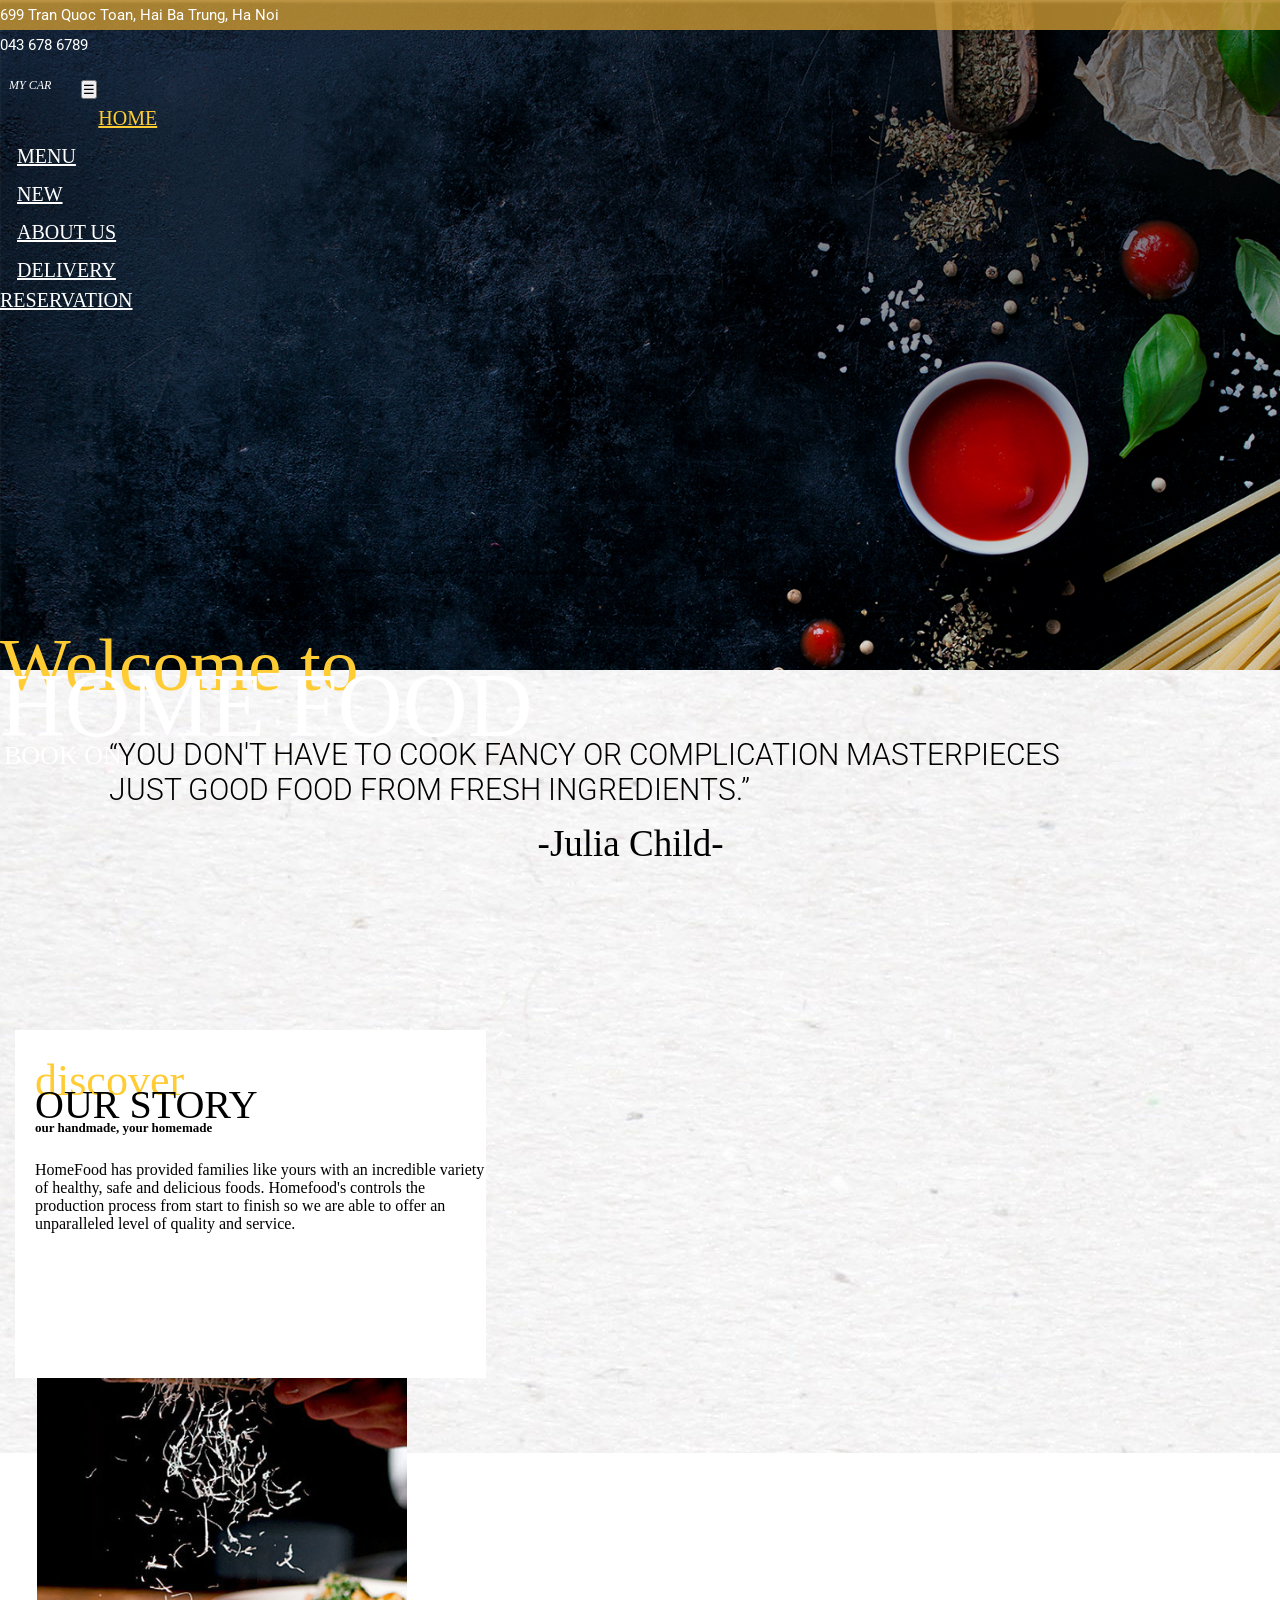
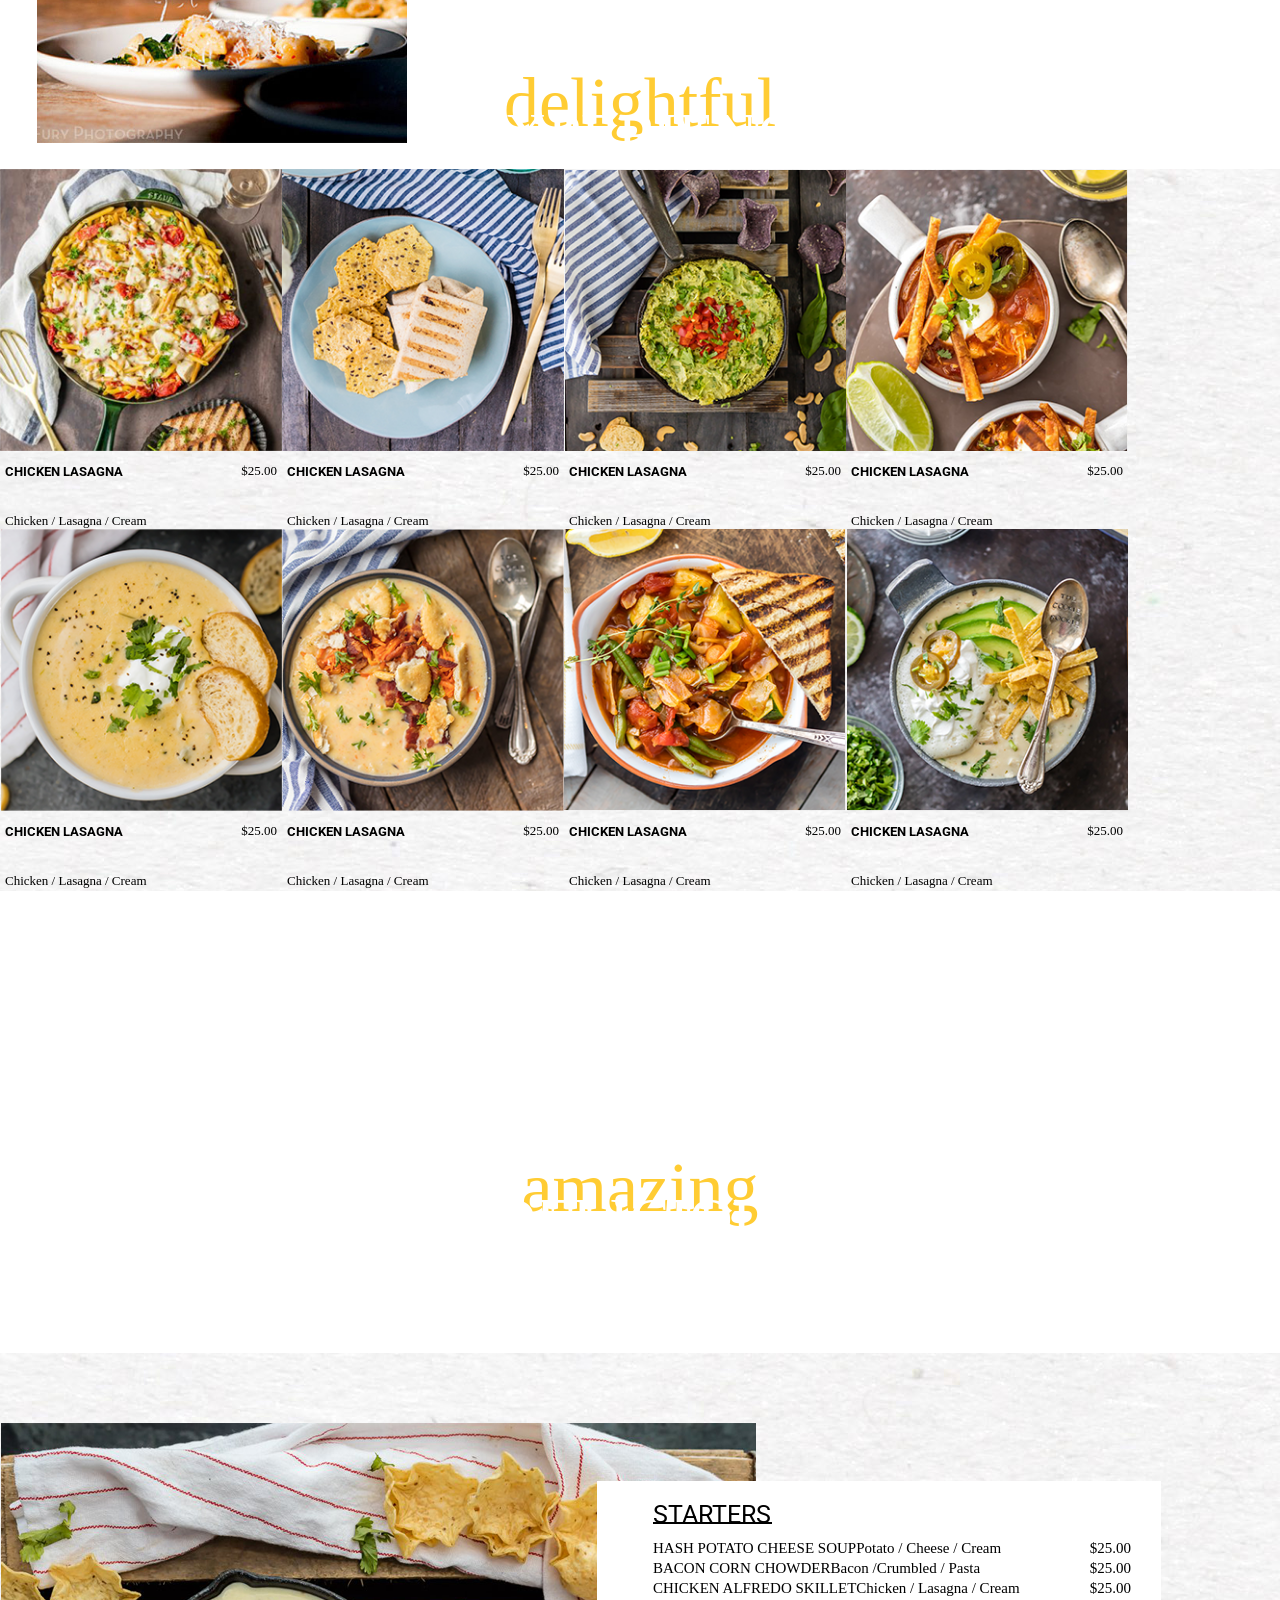
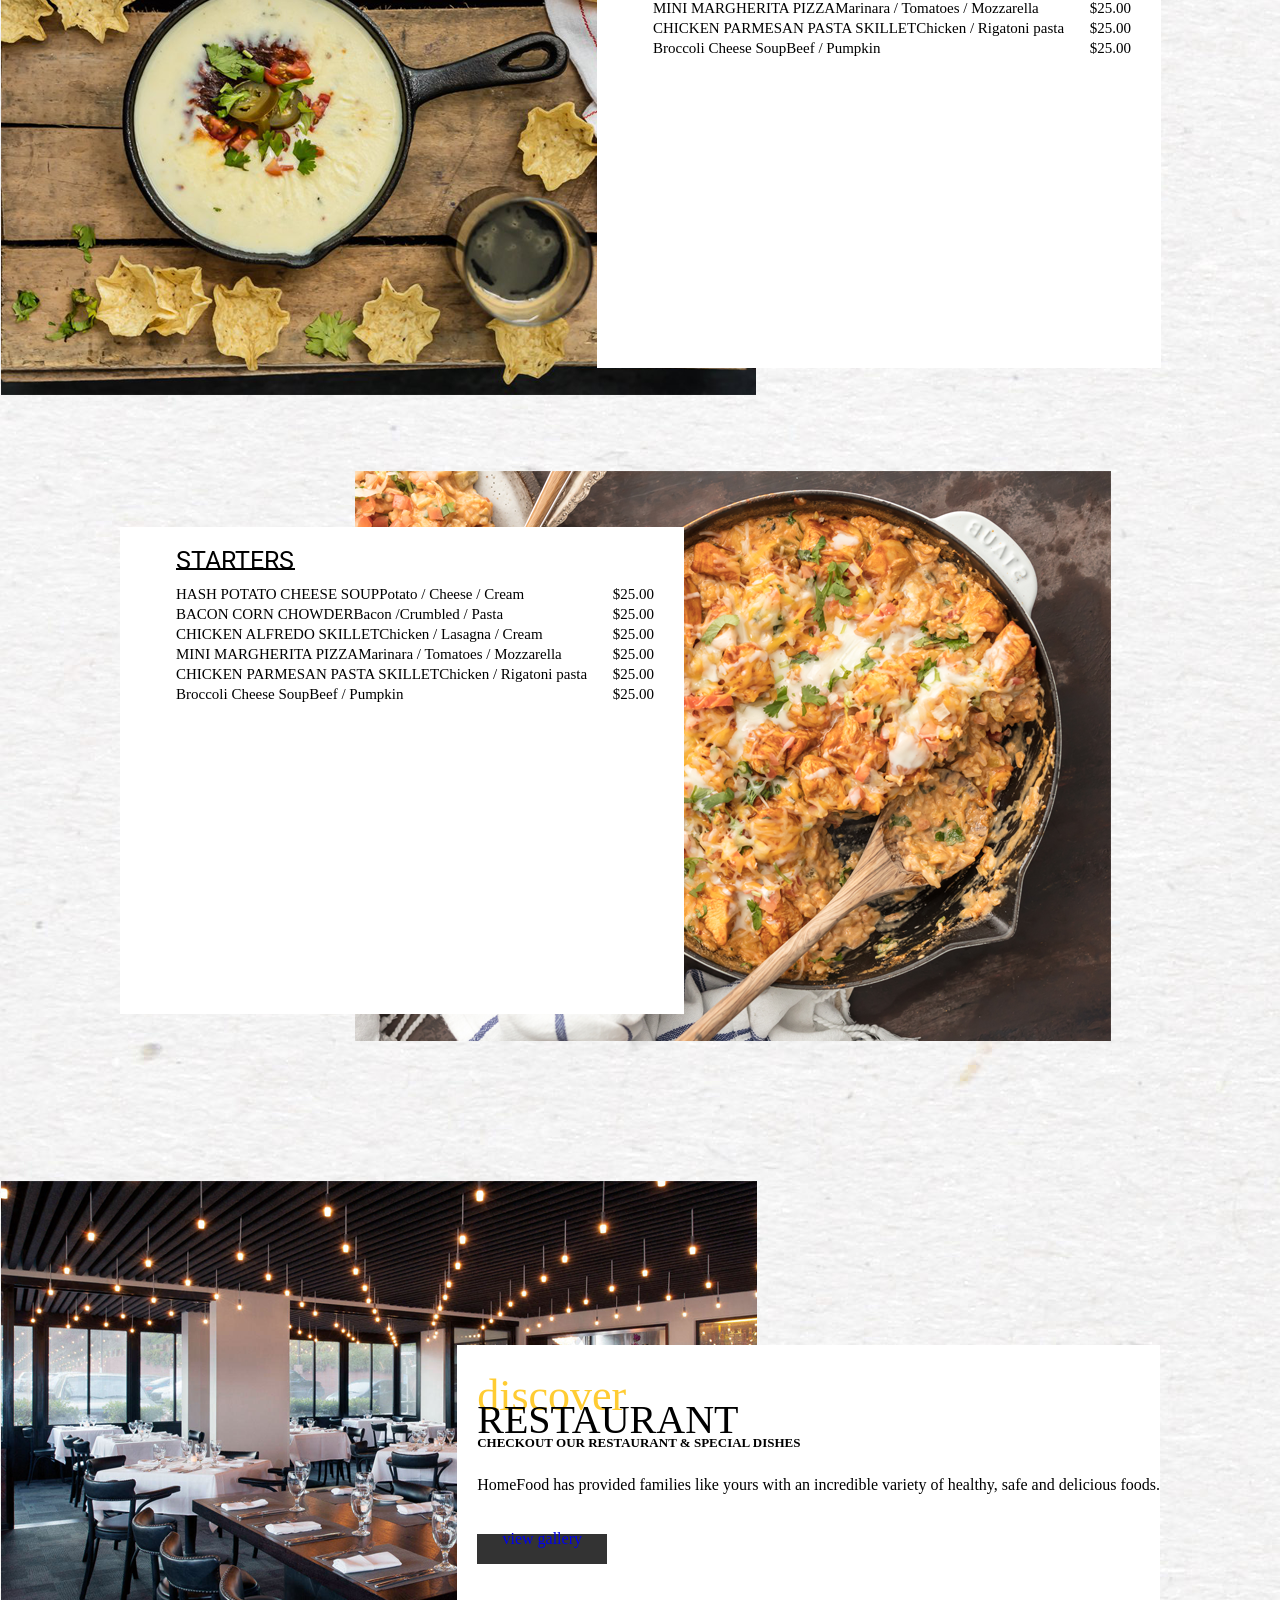
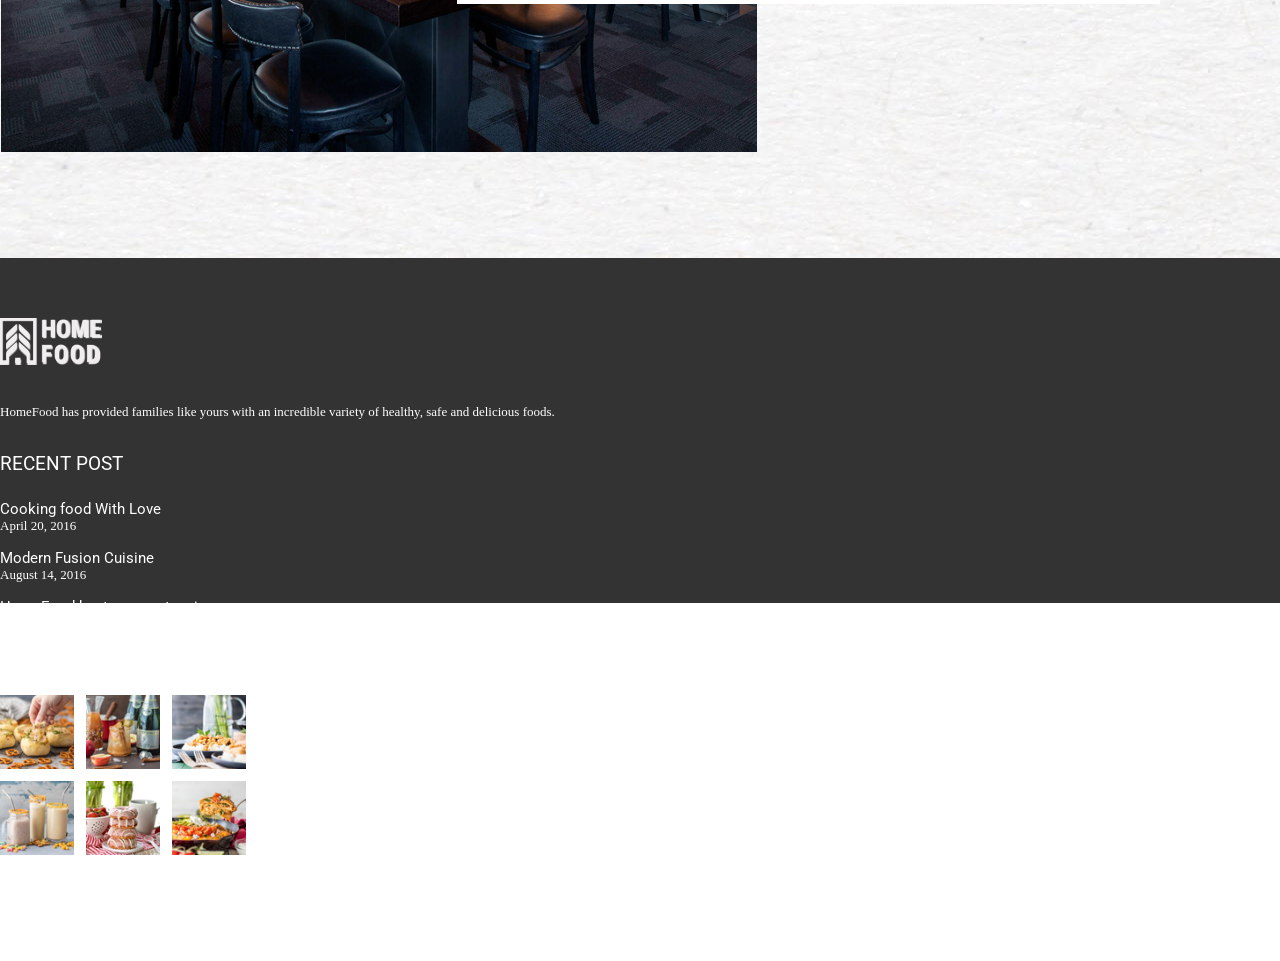
==== commit 68edb9e1: "homefood Web" ====
--- a/index.html
+++ b/index.html
@@ -1,590 +1,561 @@
 <!DOCTYPE html>
 <html lang="en"><head>
-	<title> Ahand TheFoxShop </title>
+	<title> HomeFood </title>
+  <link rel="icon" href="images/logo.gif" type="image/gif" >
 	<meta charset="utf-8">
 	<meta name="viewport" content="width=device-width, initial-scale=1">  
 	<script type="text/javascript" src="vendor/bootstrap.js"></script>
-	<script type="text/javascript" src="1.js"></script>
+	<script type="text/javascript" src="index.js"></script>
 	<link rel="stylesheet" href="vendor/bootstrap.css">
- 	<link rel="stylesheet" href="index.css">
- 	<link rel="stylesheet" href="vendor/font-awesome.css">
+     <link href="https://fonts.googleapis.com/css?family=Roboto:100,100i,300,300i,400,400i,500,500i,700,700i,900,900i" rel="stylesheet">
+	<link rel="stylesheet" href="vendor/font-awesome.css">
+ 	<link rel="stylesheet" href="1.css">
 </head>
 <body >
-     <div class="top">
+
+     <header >    
+     <div class="home">
+     	<div class="topthongtin">
+     		<div class="container">
+     			<div class="row">
+     				<div class="col-sm-4 diachi">
+     					<i class="fa fa-map-marker icon"></i>
+     					<p>699 Tran Quoc Toan, Hai Ba Trung, Ha Noi</p>
+     				</div><!-- hetcol-4 -->
+     				<div class="col-sm-6 sdt">
+     					<i class="fa fa-phone icon"></i>
+     					<p>043 678 6789</p>
+     				</div><!-- het col-8 -->
+                         
+     				<div class="col-sm-2 iconxh "> 
+                              <a class="ro" href=""> <i class="fa fa-shopping-basket">
+                              <div class="myc">MY CAR</div>
+                              </i></a>
+     					<a href=""><i class="fa fa-facebook"></i></a>
+     					<a href=""><i class="fa fa-instagram"></i></a>
+     					<a href=""><i class="fa fa-youtube"></i></a>
+
+     				</div>
+     			</div>
+     		</div><!-- het container -->
+     	</div><!-- het topthongtin -->
+     	<div class="menu">
+     		        <nav class="navbar navbar-dark navbar-fixed-top opactice ">
+                <div class="den"></div>
+          <div class="datban">
+          <a href=""><i class="nutx fa fa-close"></i></a>
+          <div class="tren">
+               <div class="vang">table</div>
+               <div class="trang">BOOKING</div>
+          <div class="duoi">
+               <div class="ten">
+                    <div class="a">NAME</div>
+                    <input type="text" name="" class="b">
+               </div>
+               <div class="ten">
+                    <div class="a">PHONE</div>
+                    <input type="text" name="" class="b">
+               </div>
+               <div class="ten">
+                    <div class="a">EMAIL</div>
+                    <input type="text" name="" class="b">
+               </div>
+               <div class="ten">
+                    <div class="a">DATE</div>
+                    <input type="text" name="" class="b">
+               </div>
+               <div class="ten">
+                    <div class="a">TIME</div>
+                    <input type="text" name="" class="b">
+               </div>
+               <div class="ten">
+                    <div class="a">SEATS</div>
+                    <input type="text" name="" class="b">
+               </div>
+               <div class="ten">
+                    <div class="a">EMAIL</div>
+                    <input type="text" name="" class="b to">
+               </div>
+          </div>
+          <div class="nutac btn btn-warning">BOOK NOW</div>
+          </div>         
+          </div><!-- dat ban -->
+     		        <div class="container">
+     		          <button class="navbar-toggler hidden-sm-up" type="button" data-toggle="collapse" data-target="#mtren">
+     		            &#9776;
+     		          </button>
+     		          <div class="collapse navbar-toggleable-xs " id="mtren">
+     		            <a class="navbar-brand text-xs-center text-sm-left logo href="#"></a>
+     		            <ul class="nav navbar-nav float-sm-right text">
+     		              <li class="nav-item ">
+     		                <a class="nav-link active" href="index.html">HOME</a>
+     		              </li>
+     		              <li class="nav-item">
+     		                <a class="nav-link" href="menu.html">MENU</a>
+     		              </li>
+     		              <li class="nav-item">
+     		                <a class="nav-link" href="new.html">NEW</a>
+     		              </li>
+     		              <li class="nav-item">
+     		                <a class="nav-link" href="aboutus.html">ABOUT US</a>
+     		              <li class="nav-item">
+     		                <a class="nav-link" href="delivery.html">DELIVERY</a>
+     		                <li class="nav-item">
+     		                <a class="nav-item btn btn-outline-secondary datbanmenu" href="#">RESERVATION</a>
+     		              </li>
+     		            </ul>
+     		          </div>
+     		        </div> <!-- het container -->
+     		        </nav>
+     	</div><!-- het menu -->
      	<div class="container">
      		<div class="row">
-     			<div class="col-sm-6">
-     				<div class="btn-group">
-     					<button class="btn btn-secondary dropdown-toggle nut" type="button" data-toggle="dropdown" aria-haspopup="true" aria-expanded="false">
-      					Choose your language							
- 						</button>
-    					<div class="dropdown-menu" aria-labelledby="btnGroupDrop1">
-      							<a class="dropdown-item" href="#">English</a>
-      							<a class="dropdown-item" href="#">Vietnamese</a>
-      							<a class="dropdown-item" href="#">German</a>
-      							<a class="dropdown-item" href="#">Japanese</a>
-   						</div>
-  					</div>
-     			</div>
-     			<div class="col-sm-6 float-sm-right">
-     				<a class="giodo" href="">
-     					<i class="fa fa-shopping-basket" aria-hidden="true"></i>
-     					My cart
-     				</a>
-     				<div class="icon">
-     				<a href=""><i class="fa fa-facebook" aria-hidden="true"></i></a>
-     				<a href=""><i class="fa fa-twitter" aria-hidden="true"></i></a>
-     				<a href=""><i class="fa fa-tumblr" aria-hidden="true"></i></a>
-     				<a href=""><i class="fa fa-instagram" aria-hidden="true"></i></a>
-     				<a href=""><i class="fa fa-linkedin" aria-hidden="true"></i></a>
-     				<a href=""><i class="fa fa-vimeo" aria-hidden="true"></i></a>
-     				<a href=""><i class="fa fa-dribbble" aria-hidden="true"></i></a>
-     				<a href=""><i class="fa fa-rss" aria-hidden="true"></i></a>
-     				</div> <!-- het icon -->
-     			</div>
+     		<div class="thongtin">
+     			<div class="wl">Welcome to</div>
+     			<div class="textto">HOME FOOD</div>
+     			<div class="textbe">BOOK ONLINE OR CALL 043 678 6789</div>
+     		</div>
      		</div>
      	</div>
-     </div> <!-- het top -->
-	<div class="menu">
-		        <nav class="navbar navbar-light bg-faded">
-		        	<div class="container">
-		          <button class="navbar-toggler hidden-sm-up" type="button" data-toggle="collapse" data-target="#exCollapsingNavbar2">
-		          </button>
-		          <div class="collapse navbar-toggleable-xs" id="exCollapsingNavbar2">
-		            <a class="navbar-brand" href="#"><img src="images/logo.png" alt=""></a>
-		            <ul class="nav navbar-nav">
-		              <li class="nav-item active">
-		                <a class="nav-link" href="#">Home</a>
-		              </li>
-		              <li class="nav-item">
-		                <a class="nav-link" href="#">Woman</a>
-		              </li>
-		              <li class="nav-item">
-		                <a class="nav-link" href="#">Man</a>
-		              </li>
-		              <li class="nav-item">
-		                <a class="nav-link" href="#">Kid</a>
-		              </li>
-		              <li class="nav-item">
-		                <a class="nav-link" href="#">Sneakers</a>
-		              </li>
-		              <li class="nav-item">
-		                <a class="nav-link" href="#">Sale off</a>
-		              </li>
-		              <li class="nav-item">
-		                <a class="nav-link" href="#">News</a>
-		              </li>
-		              <li class="nav-item">
-		                <a class="nav-link" href="#">Contact</a>
-		              </li>
-		            </ul>
-		          </div>
-		      </div> <!-- het container -->
-		        </nav>
-	</div> <!-- het menu -->
-	<div class="banner">
-				<div id="banner" class="carousel slide" data-ride="carousel">
-					<ol class="carousel-indicators">
-						<li data-target="#banner" data-slide-to="0" class="active"></li>
-						<li data-target="#banner" data-slide-to="1"></li>
-						<li data-target="#banner" data-slide-to="2"></li>
-					</ol>
-					<div class="carousel-inner" role="listbox">
-						<div class="carousel-item active">
-							<img src="images/banner.jpg" alt="First slide">
-							<div class="carousel-caption">
-								<div class="container">
-								<h2>Special discount</h2>
-								<img src="images/foxshoes.png" alt="">
-								<p>Duis eget blandit tellus. Maecenas ullamcorper ac turpis at ultrices. Aliquam ut nunc nisi. Donec adipiscing, sapien id commodo bibendum, arcu mi vestibulum sapien.</p>
-								<div class="btn btn-secondary">More detail</div>
-								<div class="btn btn-secondary">Only $99</div>
-								</div> 
-							</div><!-- het carousel-caption -->
+      </div>
+</header>	
+     <section>
+
+     	<div class="phan1">
+     		<div class="container ">
+     		<div class="row">
+     			<div class="sologan text-sm-center">“YOU DON'T HAVE TO COOK FANCY OR COMPLICATION MASTERPIECES  <br> 
+						JUST GOOD FOOD FROM FRESH INGREDIENTS.”</div>
+
+						<div class="tg text-sm-center">-Julia Child-</div>	
+     		</div>
+
+     		<div class="phan2">
+     		<div class="row">
+     				<div class="col-sm-4">
+     					<img src="images/1.jpg " class="none anh" alt="">
+     				</div>
+     				<div class="col-sm-4">
+     					<img src="images/2.jpg" class="none anh" alt="">
+     				</div>
+     				<div class="col-sm-4 col-sm-push-3 chitiet">
+     					<div class=" a1">discover</div>
+     					<div class=" a2">OUR STORY</div>
+     					<div class=" a3">our handmade, your homemade</div>
+     					<div class="a4">
+     						HomeFood has provided families like yours 
+							with an incredible variety of healthy, safe 
+							and delicious foods. Homefood's controls 
+							the production process from start to finish 
+							so we are able to offer an unparalleled level 
+							of quality and service.
 						</div>
-						<div class="carousel-item">
-							<img src="images/banner2.jpg" alt="First slide">
-						</div>
-						<div class="carousel-item">
-							<img src="images/b4.jpg" alt="First slide">
-						</div>
-					</div>
-					<a class="left carousel-control" href="#banner" role="button" data-slide="prev">
-						<span class="icon-prev" aria-hidden="true"></span>
-						<span class="sr-only">Previous</span>
-					</a>
-					<a class="right carousel-control" href="#banner" role="button" data-slide="next">
-						<span class="icon-next" aria-hidden="true"></span>
-						<span class="sr-only">Next</span>
-					</a>
 				</div>
-	</div> <!-- het banner -->
-	<div class="sptren">
-		<div class="container">
-			<div class="row">
-				<div class="col-sm-12"><h2 class="hd">Featured items</h2></div>
-				    <div class="col-sm-3 motsp">
-     				<a href="" class="card">
-     					<img class="card-img-top img-fluid" src="images/s1.jpg">
-     					<div class="card-block">
-     						<h4 class="card-title">Lace-up Ballet Flats</h4>
-     						<p class="card-text">woman</p>
-     						<h3 class="card-title">$150</h3>
-     					</div>
-     					<div class="card-footer">
-     					<div class="phai float-xs-right">More detail</div>
-     					<div class="trai">
-     						<i class="fa fa-star" aria-hidden="true"></i>
-     						<i class="fa fa-star" aria-hidden="true"></i>
-     						<i class="fa fa-star" aria-hidden="true"></i>
-     						<i class="fa fa-star-o" aria-hidden="true"></i>
-     						<i class="fa fa-star-o" aria-hidden="true"></i>
-     					</div>
-     					</div>
-     				</a>
-     				<div class="layer1"></div>
-     				<a href="" class="gio">
-     					<i class="fa fa-shopping-basket" aria-hidden="true"></i>
-     				</a>
-     			</div> <!-- het motsp -->				    
-     			<div class="col-sm-3 motsp">
-     				<a href="" class="card">
-     					<img class="card-img-top img-fluid" src="images/s6.jpg">
-     					<div class="card-block">
-     						<h4 class="card-title">Lace-up Ballet Flats</h4>
-     						<p class="card-text">woman</p>
-     						<h3 class="card-title">$150</h3>
-     					</div>
-     					<div class="card-footer">
-     					<div class="phai float-xs-right">More detail</div>
-     					<div class="trai">
-     						<i class="fa fa-star" aria-hidden="true"></i>
-     						<i class="fa fa-star" aria-hidden="true"></i>
-     						<i class="fa fa-star" aria-hidden="true"></i>
-     						<i class="fa fa-star-o" aria-hidden="true"></i>
-     						<i class="fa fa-star-o" aria-hidden="true"></i>
-     					</div>
-     					</div>
-     				</a>
-     				<div class="layer1"></div>
-     				<a href="" class="gio">
-     					<i class="fa fa-shopping-basket" aria-hidden="true"></i>
-     				</a>
-     			</div> <!-- het motsp -->				    
-     			<div class="col-sm-3 motsp">
-     				<a href="" class="card">
-     					<img class="card-img-top img-fluid" src="images/s2.jpg">
-     					<div class="card-block">
-     						<h4 class="card-title">Lace-up Ballet Flats</h4>
-     						<p class="card-text">woman</p>
-     						<h3 class="card-title">$150</h3>
-     					</div>
-     					<div class="card-footer">
-     					<div class="phai float-xs-right">More detail</div>
-     					<div class="trai">
-     						<i class="fa fa-star" aria-hidden="true"></i>
-     						<i class="fa fa-star" aria-hidden="true"></i>
-     						<i class="fa fa-star" aria-hidden="true"></i>
-     						<i class="fa fa-star-o" aria-hidden="true"></i>
-     						<i class="fa fa-star-o" aria-hidden="true"></i>
-     					</div>
-     					</div>
-     				</a>
-     				<div class="layer1"></div>
-     				<a href="" class="gio">
-     					<i class="fa fa-shopping-basket" aria-hidden="true"></i>
-     				</a>
-     			</div> <!-- het motsp -->				    
-     			<div class="col-sm-3 motsp">
-     				<a href="" class="card">
-     					<img class="card-img-top img-fluid" src="images/s4.jpg">
-     					<div class="card-block">
-     						<h4 class="card-title">Lace-up Ballet Flats</h4>
-     						<p class="card-text">woman</p>
-     						<h3 class="card-title">$150</h3>
-     					</div>
-     					<div class="card-footer">
-     					<div class="phai float-xs-right">More detail</div>
-     					<div class="trai">
-     						<i class="fa fa-star" aria-hidden="true"></i>
-     						<i class="fa fa-star" aria-hidden="true"></i>
-     						<i class="fa fa-star" aria-hidden="true"></i>
-     						<i class="fa fa-star-o" aria-hidden="true"></i>
-     						<i class="fa fa-star-o" aria-hidden="true"></i>
-     					</div>
-     					</div>
-     				</a>
-     				<div class="layer1"></div>
-     				<a href="" class="gio">
-     					<i class="fa fa-shopping-basket" aria-hidden="true"></i>
-     				</a>
-     			</div> <!-- het motsp -->
-			</div>
-		</div>
-	</div> <!-- het sptren -->
-     <div class="anhqc">
-    <div class="container">
-      <div class="row">
-        <div class="baanh">
-          <div class="anht">
-          <a href="" class="a1 a">
-            <img class="im" src="images/anh1.jpg" alt="">
-            <div class="md">More detail</div>
-          </a>
-          <a href="" class="a1">
-            <img class="im" src="images/anh2.jpg" alt="">
-            <div class="md">More detail</div>
-          </a>
-          </div> <!-- het anht -->
-          <a href="" class="anhd">
-            <img class="im" src="images/anh3.jpg" alt="">
-            <div class="md">More detail</div>
-          </a>
-        </div>
-        <a href="" class="anhp">
-          <img class="im" src="images/anh4.jpg" alt="">
-          <img class="im" src="images/anh4.jpg" alt="">
-          <div class="md">More detail</div>
-        </a>
-      </div>
-    </div>
-  </div> <!-- het anhqc -->
-     <div class="dssp">
+     			</div><!-- het row -->
+     		</div><!-- phân 2 -->
+     	</div><!-- het container -->
+     	</div><!-- het phan 1  -->
+     	<div class="monan">
+           <div class="tren">
+                <div class="vang">delightful</div>
+                <div class="trang">EXPERIENCE</div>
+           </div>      <!-- het tren --> 
+
+            <div class="mon">
+            <div class="container">
+            <div class="row">
+            <div class="khoi1">
+                          <a href="" class="anh"><img src="images/m1.png" alt=""></a>
+                          <div class="layer1"></div>
+                          <div class="layer2"></div>
+                          <a href="sp.html" class="layer3">
+                          <i class="fa fa-shopping-basket"></i></a>              
+                          <div class="tenmon">CHICKEN LASAGNA</div>
+                          <div class="gia">$25.00</div>
+                          <div class="bua">Chicken / Lasagna / Cream</div> 
+            </div><!-- het khoi1 --> 
+
+            <div class="khoi1">
+                          <a href="" class="anh"><img src="images/m2.png" alt=""></a>
+                          <div class="layer1"></div>
+                          <div class="layer2"></div>
+                          <a href="sp.html" class="layer3">
+                          <i class="fa fa-shopping-basket"></i></a>                    
+                          <div class="tenmon">CHICKEN LASAGNA</div>
+                          <div class="gia">$25.00</div>
+                          <div class="bua">Chicken / Lasagna / Cream</div> 
+            </div><!-- het khoi1 -->
+
+            <div class="khoi1">
+                          <a href="" class="anh"><img src="images/m3.png" alt=""></a>
+                          <div class="layer1"></div>
+                          <div class="layer2"></div>
+                          <a href="sp.html" class="layer3"><i class="fa fa-shopping-basket"></i></a>
+                          <div class="tenmon">CHICKEN LASAGNA</div>
+                          <div class="gia">$25.00</div>
+                          <div class="bua">Chicken / Lasagna / Cream</div> 
+            </div><!-- het khoi1 -->
+
+            <div class="khoi1">
+                          <a href="" class="anh"><img src="images/m4.png" alt=""></a>
+                          <div class="layer1"></div>
+                          <div class="layer2"></div>
+                          <a href="sp.html" class="layer3"><i class="fa fa-shopping-basket"></i></a>
+                          <div class="tenmon">CHICKEN LASAGNA</div>
+                          <div class="gia">$25.00</div>
+                          <div class="bua">Chicken / Lasagna / Cream</div> 
+            </div><!-- het khoi1 -->   
+
+            </div><!-- het row -->
+            <div class="row">
+                 <div class="khoi1">
+                          <a href="" class="anh"><img src="images/m5.png" alt=""></a>
+                          <div class="layer1"></div>
+                          <div class="layer2"></div>
+                          <a href="sp.html" class="layer3"><i class="fa fa-shopping-basket"></i></a>
+                          <div class="tenmon">CHICKEN LASAGNA</div>
+                          <div class="gia">$25.00</div>
+                          <div class="bua">Chicken / Lasagna / Cream</div> 
+            </div><!-- het khoi1 -->
+
+            <div class="khoi1">
+                          <a href="" class="anh"><img src="images/m6.png" alt=""></a>
+                          <div class="layer1"></div>
+                          <div class="layer2"></div>
+                          <a href="sp.html" class="layer3"><i class="fa fa-shopping-basket"></i></a>
+                          <div class="tenmon">CHICKEN LASAGNA</div>
+                          <div class="gia">$25.00</div>
+                          <div class="bua">Chicken / Lasagna / Cream</div> 
+            </div><!-- het khoi1 -->
+
+            <div class="khoi1">
+                          <a href="" class="anh"><img src="images/m7.png" alt=""></a>
+                          <div class="layer1"></div>
+                          <div class="layer2"></div>
+                          <a href="sp.html" class="layer3"><i class="fa fa-shopping-basket"></i></a>
+                          <div class="tenmon">CHICKEN LASAGNA</div>
+                          <div class="gia">$25.00</div>
+                          <div class="bua">Chicken / Lasagna / Cream</div> 
+            </div><!-- het khoi1 -->
+
+            <div class="khoi1">
+                          <a href="" class="anh"><img src="images/m8.png" alt=""></a>
+                          <div class="layer1"></div>
+                          <div class="layer2"></div>
+                          <a href="sp.html" class="layer3"><i class="fa fa-shopping-basket"></i></a>
+                          <div class="tenmon">CHICKEN LASAGNA</div>
+                          <div class="gia">$25.00</div>
+                          <div class="bua">Chicken / Lasagna / Cream</div> 
+            </div><!-- het khoi1 -->
+            </div>
+            </div> <!-- het container -->
+            </div> <!-- het mon -->  
+            <div class="tren mt-4">
+                <div class="vang">amazing</div>
+                <div class="trang">DELICIOUS</div>
+           </div><!-- het tren -->  
+          </div><!-- het mon an -->
+     
+     <div class="monkhac">
+          <div class="khoi2">
           <div class="container">
                <div class="row">
-                    <div class="col-sm-12"><h2 class="hd">Recent items</h2></div>
-                    <div class="col-sm-3 motsp">
-                         <a href="" class="card">
-                              <img class="card-img-top img-fluid" src="images/s4.jpg">
-                              <div class="card-block">
-                                   <h4 class="card-title">Lace-up Ballet Flats</h4>
-                                   <p class="card-text">woman</p>
-                                   <h3 class="card-title">$150</h3>
-                              </div>
-                              <div class="card-footer">
-                              <div class="phai float-xs-right">More detail</div>
-                              <div class="trai">
-                                   <i class="fa fa-star" aria-hidden="true"></i>
-                                   <i class="fa fa-star" aria-hidden="true"></i>
-                                   <i class="fa fa-star" aria-hidden="true"></i>
-                                   <i class="fa fa-star-o" aria-hidden="true"></i>
-                                   <i class="fa fa-star-o" aria-hidden="true"></i>
-                              </div>
-                              </div>
-                         </a>
-                         <div class="layer1"></div>
-                         <a href="" class="gio">
-                              <i class="fa fa-shopping-basket" aria-hidden="true"></i>
-                         </a>
-                    </div> <!-- het motsp -->                    
-                    <div class="col-sm-3 motsp">
-                         <a href="" class="card">
-                              <img class="card-img-top img-fluid" src="images/s1.jpg">
-                              <div class="card-block">
-                                   <h4 class="card-title">Lace-up Ballet Flats</h4>
-                                   <p class="card-text">woman</p>
-                                   <h3 class="card-title">$150</h3>
-                              </div>
-                              <div class="card-footer">
-                              <div class="phai float-xs-right">More detail</div>
-                              <div class="trai">
-                                   <i class="fa fa-star" aria-hidden="true"></i>
-                                   <i class="fa fa-star" aria-hidden="true"></i>
-                                   <i class="fa fa-star" aria-hidden="true"></i>
-                                   <i class="fa fa-star-o" aria-hidden="true"></i>
-                                   <i class="fa fa-star-o" aria-hidden="true"></i>
-                              </div>
-                              </div>
-                         </a>
-                         <div class="layer1"></div>
-                         <a href="" class="gio">
-                              <i class="fa fa-shopping-basket" aria-hidden="true"></i>
-                         </a>
-                    </div> <!-- het motsp -->                    
-                    <div class="col-sm-3 motsp">
-                         <a href="" class="card">
-                              <img class="card-img-top img-fluid" src="images/s2.jpg">
-                              <div class="card-block">
-                                   <h4 class="card-title">Lace-up Ballet Flats</h4>
-                                   <p class="card-text">woman</p>
-                                   <h3 class="card-title">$150</h3>
-                              </div>
-                              <div class="card-footer">
-                              <div class="phai float-xs-right">More detail</div>
-                              <div class="trai">
-                                   <i class="fa fa-star" aria-hidden="true"></i>
-                                   <i class="fa fa-star" aria-hidden="true"></i>
-                                   <i class="fa fa-star" aria-hidden="true"></i>
-                                   <i class="fa fa-star-o" aria-hidden="true"></i>
-                                   <i class="fa fa-star-o" aria-hidden="true"></i>
-                              </div>
-                              </div>
-                         </a>
-                         <div class="layer1"></div>
-                         <a href="" class="gio">
-                              <i class="fa fa-shopping-basket" aria-hidden="true"></i>
-                         </a>
-                    </div> <!-- het motsp -->                    
-                    <div class="col-sm-3 motsp">
-                         <a href="" class="card">
-                              <img class="card-img-top img-fluid" src="images/s3.jpg">
-                              <div class="card-block">
-                                   <h4 class="card-title">Lace-up Ballet Flats</h4>
-                                   <p class="card-text">woman</p>
-                                   <h3 class="card-title">$150</h3>
-                              </div>
-                              <div class="card-footer">
-                              <div class="phai float-xs-right">More detail</div>
-                              <div class="trai">
-                                   <i class="fa fa-star" aria-hidden="true"></i>
-                                   <i class="fa fa-star" aria-hidden="true"></i>
-                                   <i class="fa fa-star" aria-hidden="true"></i>
-                                   <i class="fa fa-star-o" aria-hidden="true"></i>
-                                   <i class="fa fa-star-o" aria-hidden="true"></i>
-                              </div>
-                              </div>
-                         </a>
-                         <div class="layer1"></div>
-                         <a href="" class="gio">
-                              <i class="fa fa-shopping-basket" aria-hidden="true"></i>
-                         </a>
-                    </div> <!-- het motsp -->                    
-                    <div class="col-sm-3 motsp">
-                         <a href="" class="card">
-                              <img class="card-img-top img-fluid" src="images/s5.jpg">
-                              <div class="card-block">
-                                   <h4 class="card-title">Lace-up Ballet Flats</h4>
-                                   <p class="card-text">woman</p>
-                                   <h3 class="card-title">$150</h3>
-                              </div>
-                              <div class="card-footer">
-                              <div class="phai float-xs-right">More detail</div>
-                              <div class="trai">
-                                   <i class="fa fa-star" aria-hidden="true"></i>
-                                   <i class="fa fa-star" aria-hidden="true"></i>
-                                   <i class="fa fa-star" aria-hidden="true"></i>
-                                   <i class="fa fa-star-o" aria-hidden="true"></i>
-                                   <i class="fa fa-star-o" aria-hidden="true"></i>
-                              </div>
-                              </div>
-                         </a>
-                         <div class="layer1"></div>
-                         <a href="" class="gio">
-                              <i class="fa fa-shopping-basket" aria-hidden="true"></i>
-                         </a>
-                    </div> <!-- het motsp -->                    
-                    <div class="col-sm-3 motsp">
-                         <a href="" class="card">
-                              <img class="card-img-top img-fluid" src="images/s6.jpg">
-                              <div class="card-block">
-                                   <h4 class="card-title">Lace-up Ballet Flats</h4>
-                                   <p class="card-text">woman</p>
-                                   <h3 class="card-title">$150</h3>
-                              </div>
-                              <div class="card-footer">
-                              <div class="phai float-xs-right">More detail</div>
-                              <div class="trai">
-                                   <i class="fa fa-star" aria-hidden="true"></i>
-                                   <i class="fa fa-star" aria-hidden="true"></i>
-                                   <i class="fa fa-star" aria-hidden="true"></i>
-                                   <i class="fa fa-star-o" aria-hidden="true"></i>
-                                   <i class="fa fa-star-o" aria-hidden="true"></i>
-                              </div>
-                              </div>
-                         </a>
-                         <div class="layer1"></div>
-                         <a href="" class="gio">
-                              <i class="fa fa-shopping-basket" aria-hidden="true"></i>
-                         </a>
-                    </div> <!-- het motsp -->                    
-                    <div class="col-sm-3 motsp">
-                         <a href="" class="card">
-                              <img class="card-img-top img-fluid" src="images/s7.jpg">
-                              <div class="card-block">
-                                   <h4 class="card-title">Lace-up Ballet Flats</h4>
-                                   <p class="card-text">woman</p>
-                                   <h3 class="card-title">$150</h3>
-                              </div>
-                              <div class="card-footer">
-                              <div class="phai float-xs-right">More detail</div>
-                              <div class="trai">
-                                   <i class="fa fa-star" aria-hidden="true"></i>
-                                   <i class="fa fa-star" aria-hidden="true"></i>
-                                   <i class="fa fa-star" aria-hidden="true"></i>
-                                   <i class="fa fa-star-o" aria-hidden="true"></i>
-                                   <i class="fa fa-star-o" aria-hidden="true"></i>
-                              </div>
-                              </div>
-                         </a>
-                         <div class="layer1"></div>
-                         <a href="" class="gio">
-                              <i class="fa fa-shopping-basket" aria-hidden="true"></i>
-                         </a>
-                    </div> <!-- het motsp -->                    
-                    <div class="col-sm-3 motsp">
-                         <a href="" class="card">
-                              <img class="card-img-top img-fluid" src="images/s8.jpg">
-                              <div class="card-block">
-                                   <h4 class="card-title">Lace-up Ballet Flats</h4>
-                                   <p class="card-text">woman</p>
-                                   <h3 class="card-title">$150</h3>
-                              </div>
-                              <div class="card-footer">
-                              <div class="phai float-xs-right">More detail</div>
-                              <div class="trai">
-                                   <i class="fa fa-star" aria-hidden="true"></i>
-                                   <i class="fa fa-star" aria-hidden="true"></i>
-                                   <i class="fa fa-star" aria-hidden="true"></i>
-                                   <i class="fa fa-star-o" aria-hidden="true"></i>
-                                   <i class="fa fa-star-o" aria-hidden="true"></i>
-                              </div>
-                              </div>
-                         </a>
-                         <div class="layer1"></div>
-                         <a href="" class="gio">
-                              <i class="fa fa-shopping-basket" aria-hidden="true"></i>
-                         </a>
-                    </div> <!-- het motsp -->
-               </div>
-          </div>
-     </div> <!-- het dssp -->
-     <div class="post">
+                    <div class="col-sm-8">
+                    <img src="images/ctm1.png" alt="" class="ctm1 ctm">
+                    </div>
+                    <div class="col-sm-4 col-sm-push-1 stt">
+                         
+                         <div class="star">STARTERS</div> <!-- het star -->
+                         <div class="gachchan"></div>
+                         <div class="oder">
+                         <div class="row">
+                         <div class="col-sm-10">
+                             <a href="" class="tenmon">
+                              <p>HASH POTATO CHEESE SOUP</p>
+                              </a> <!-- ten mon -->
+                              </div>
+                              <div class="col-sm-2">
+                              <a href="" class="dola">$25.00</a>  
+                              </div>   
+                         </div>
+                              <div class="row">
+                              <div class="phugia">Potato / Cheese / Cream</div> <!-- het phu gia -->
+                              </div>
+                         </div> <!-- het oder -->
+
+                          <div class="oder">
+                         <div class="row">
+                         <div class="col-sm-10">
+                             <a href="" class="tenmon">
+                              <p>BACON CORN CHOWDER</p>
+                              </a> <!-- ten mon -->
+                              </div>
+                              <div class="col-sm-2">
+                              <a href="" class="dola">$25.00</a>  
+                              </div>   
+                         </div>
+                              <div class="row">
+                              <div class="phugia">Bacon /Crumbled / Pasta</div> <!-- het phu gia -->
+                              </div>
+                         </div> <!-- het oder -->
+
+                          <div class="oder">
+                         <div class="row">
+                         <div class="col-sm-10">
+                             <a href="" class="tenmon">
+                              <p> CHICKEN ALFREDO SKILLET</p>
+                              </a> <!-- ten mon -->
+                              </div>
+                              <div class="col-sm-2">
+                              <a href="" class="dola">$25.00</a>  
+                              </div>   
+                         </div>
+                              <div class="row">
+                              <div class="phugia">Chicken / Lasagna / Cream</div> <!-- het phu gia -->
+                              </div>
+                         </div> <!-- het oder -->
+
+                          <div class="oder">
+                         <div class="row">
+                         <div class="col-sm-10">
+                             <a href="" class="tenmon">
+                              <p>MINI MARGHERITA PIZZA</p>
+                              </a> <!-- ten mon -->
+                              </div>
+                              <div class="col-sm-2">
+                              <a href="" class="dola">$25.00</a>  
+                              </div>   
+                         </div>
+                              <div class="row">
+                              <div class="phugia">Marinara / Tomatoes / Mozzarella</div> <!-- het phu gia -->
+                              </div>
+                         </div> <!-- het oder -->
+
+                          <div class="oder">
+                         <div class="row">
+                         <div class="col-sm-10">
+                             <a href="" class="tenmon">
+                              <p>CHICKEN PARMESAN PASTA SKILLET</p>
+                              </a> <!-- ten mon -->
+                              </div>
+                              <div class="col-sm-2">
+                              <a href="" class="dola">$25.00</a>  
+                              </div>   
+                         </div>
+                              <div class="row">
+                              <div class="phugia">Chicken / Rigatoni pasta</div> <!-- het phu gia -->
+                              </div>
+                         </div> <!-- het oder -->
+
+                          <div class="oder">
+                         <div class="row">
+                         <div class="col-sm-10">
+                             <a href="" class="tenmon">
+                              <p>Broccoli Cheese Soup</p>
+                              </a> <!-- ten mon -->
+                              </div>
+                              <div class="col-sm-2">
+                              <a href="" class="dola">$25.00</a>  
+                              </div>   
+                         </div>
+                              <div class="row">
+                              <div class="phugia">Beef / Pumpkin</div> <!-- het phu gia -->
+                              </div>
+                         </div> <!-- het oder -->
+                    </div> <!-- het stt -->
+               </div> <!-- het row -->
+          </div> <!-- het cnt -->
+          </div> <!-- het khoi 2 -->
+
+
+
+<div class="khoi2">
           <div class="container">
                <div class="row">
-                    <div class="col-sm-3 trai">
-                         <h2>Recent post</h2>
-                         <p>Fusce sollicitudin massa ac risus pulvinar imperdiet id vel enim. Duis blandit dapibus leo sit amet lobortis. <br>Integer dignissim, augue tempus ultricies luctus, quam dui laoreet sem, non dictum odio nisi quis massa. Morbi pulvinar odio eget aliquam facilisis. </p>
-                         <div class="btn btn-secondary">view more</div>
-                    </div>
-                    <div class="col-sm-3 mpost">
-                         <a href="" class="card">
-                              <img class="card-img-top img-fluid" src="images/c1.jpg">
-                              <div class="card-block">
-                              <h4 class="card-title">Card title</h4>
-                              <p class="card-text">Some quick example text to build on the card title and make up the bulk of the card's content.</p>
-                              </div>
-                         </a>
-                         <div class="tren"></div>
-                         <a href="" class="icon"><i class="fa fa-angle-right" aria-hidden="true"></i></a>
-                    </div> <!-- het mpost -->                    
-                    <div class="col-sm-3 mpost">
-                         <a href="" class="card">
-                              <img class="card-img-top img-fluid" src="images/c3.jpg">
-                              <div class="card-block">
-                              <h4 class="card-title">Card title</h4>
-                              <p class="card-text">Some quick example text to build on the card title and make up the bulk of the card's content.</p>
-                              </div>
-                         </a>
-                         <div class="tren"></div>
-                         <a href="" class="icon"><i class="fa fa-angle-right" aria-hidden="true"></i></a>
-                    </div> <!-- het mpost -->                    
-                    <div class="col-sm-3 mpost">
-                         <a href="" class="card">
-                              <img class="card-img-top img-fluid" src="images/c2.jpg">
-                              <div class="card-block">
-                              <h4 class="card-title">Card title</h4>
-                              <p class="card-text">Some quick example text to build on the card title and make up the bulk of the card's content.</p>
-                              </div>
-                         </a>
-                         <div class="tren"></div>
-                         <a href="" class="icon"><i class="fa fa-angle-right" aria-hidden="true"></i></a>
-                    </div> <!-- het mpost -->
-               </div>
-          </div>
-     </div> <!-- het post -->
-     <div class="ttin">
+                   
+                    <div class="col-sm-4 col-sm-push-1 stt2 stt">
+                         
+                         <div class="star">STARTERS</div> <!-- het star -->
+                         <div class="gachchan"></div>
+                         <div class="oder">
+                         <div class="row">
+                         <div class="col-sm-10">
+                             <a href="" class="tenmon">
+                              <p>HASH POTATO CHEESE SOUP</p>
+                              </a> <!-- ten mon -->
+                              </div>
+                              <div class="col-sm-2">
+                              <a href="" class="dola">$25.00</a>  
+                              </div>   
+                         </div>
+                              <div class="row">
+                              <div class="phugia">Potato / Cheese / Cream</div> <!-- het phu gia -->
+                              </div>
+                         </div> <!-- het oder -->
+
+                          <div class="oder">
+                         <div class="row">
+                         <div class="col-sm-10">
+                             <a href="" class="tenmon">
+                              <p>BACON CORN CHOWDER</p>
+                              </a> <!-- ten mon -->
+                              </div>
+                              <div class="col-sm-2">
+                              <a href="" class="dola">$25.00</a>  
+                              </div>   
+                         </div>
+                              <div class="row">
+                              <div class="phugia">Bacon /Crumbled / Pasta</div> <!-- het phu gia -->
+                              </div>
+                         </div> <!-- het oder -->
+
+                          <div class="oder">
+                         <div class="row">
+                         <div class="col-sm-10">
+                             <a href="" class="tenmon">
+                              <p> CHICKEN ALFREDO SKILLET</p>
+                              </a> <!-- ten mon -->
+                              </div>
+                              <div class="col-sm-2">
+                              <a href="" class="dola">$25.00</a>  
+                              </div>   
+                         </div>
+                              <div class="row">
+                              <div class="phugia">Chicken / Lasagna / Cream</div> <!-- het phu gia -->
+                              </div>
+                         </div> <!-- het oder -->
+
+                          <div class="oder">
+                         <div class="row">
+                         <div class="col-sm-10">
+                             <a href="" class="tenmon">
+                              <p>MINI MARGHERITA PIZZA</p>
+                              </a> <!-- ten mon -->
+                              </div>
+                              <div class="col-sm-2">
+                              <a href="" class="dola">$25.00</a>  
+                              </div>   
+                         </div>
+                              <div class="row">
+                              <div class="phugia">Marinara / Tomatoes / Mozzarella</div> <!-- het phu gia -->
+                              </div>
+                         </div> <!-- het oder -->
+
+                          <div class="oder">
+                         <div class="row">
+                         <div class="col-sm-10">
+                             <a href="" class="tenmon">
+                              <p>CHICKEN PARMESAN PASTA SKILLET</p>
+                              </a> <!-- ten mon -->
+                              </div>
+                              <div class="col-sm-2">
+                              <a href="" class="dola">$25.00</a>  
+                              </div>   
+                         </div>
+                              <div class="row">
+                              <div class="phugia">Chicken / Rigatoni pasta</div> <!-- het phu gia -->
+                              </div>
+                         </div> <!-- het oder -->
+
+                          <div class="oder">
+                         <div class="row">
+                         <div class="col-sm-10">
+                             <a href="" class="tenmon">
+                              <p>Broccoli Cheese Soup</p>
+                              </a> <!-- ten mon -->
+                              </div>
+                              <div class="col-sm-2">
+                              <a href="" class="dola">$25.00</a>  
+                              </div>   
+                         </div>
+                              <div class="row">
+                              <div class="phugia">Beef / Pumpkin</div> <!-- het phu gia -->
+                              </div>
+                         </div> <!-- het oder -->
+                    </div> <!-- het stt -->
+                     <div class="col-sm-8">
+                    <img src="images/ctm2.png" alt="" class="ctm2 ctm">
+                    </div>
+               </div> <!-- het row -->
+          </div> <!-- het cnt -->
+          </div> <!-- het khoi 2 -->
+          <div class="khoi3">
+               <div class="container">
+                    <div class="row">
+                         <div class="col-sm-8"><img src="images/nhahang.png" alt=""></div>
+                         <div class="col-sm-4 nhahang phan2 ">
+                              <div class=" a1">discover</div>
+                              <div class=" a2">RESTAURANT </div>
+                              <div class=" a3">CHECKOUT OUR RESTAURANT & SPECIAL DISHES</div>
+                              <div class="a4">
+                                   HomeFood has provided families like yours 
+                                   with an incredible variety of healthy, safe 
+                                   and delicious foods.
+                              </div>
+                              <a href="view.html"><div class="btn btn-warning nut">view gallery</div></a>
+                    </div>
+                         </div>
+                    </div><!-- het container -->
+               </div><!-- het khoi 3 -->
+          </div><!--  het mon khac -->
+
+    
+     </section>	
+<footer>
+     <div class="cuoi">
           <div class="container">
                <div class="row">
                     <div class="col-sm-3">
-                         <h3>about us</h3>
-                         <p>Lorem ipsum dolor sit amet, consectetur adipiscing elit. Curabitur sollicitudin ultrices suscipit. Sed commodo vel mauris vel dapibus. Lorem ipsum dolor sit amet, consectetur adipiscing elit. </p>
-                         <div class="icon">
-                         <a href=""><i class="fa fa-facebook" aria-hidden="true"></i></a>
-                         <a href=""><i class="fa fa-twitter" aria-hidden="true"></i></a>
-                         <a href=""><i class="fa fa-tumblr" aria-hidden="true"></i></a>
-                         <a href=""><i class="fa fa-instagram" aria-hidden="true"></i></a>
-                         <a href=""><i class="fa fa-linkedin" aria-hidden="true"></i></a>
-                         <a href=""><i class="fa fa-vimeo" aria-hidden="true"></i></a>
-                         </div> <!-- het icon -->
-                    </div> <!-- het about us -->
-                    <div class="col-sm-3">
-                         <h3>news letter</h3>
-                         <p>Lorem ipsum dolor sit amet, consectetur adipiscing elit.</p>
-                         <form class="form-inline">
-                              <div class="form-group">
-                              <label class="sr-only" for="Name">Name</label>
-                              <input type="Name" class="form-control" id="Name" placeholder="Name">
-                              </div>
-                              <div class="form-group">
-                              <label class="sr-only" for="Email">Email</label>
-                              <input type="Email" class="form-control" id="Email" placeholder="Email">
-                              </div>
-                              <button type="submit" class="btn btn-primary">Subscribe</button>
-                         </form>
-                    </div> <!-- het news letter -->
-                    <div class="col-sm-3">
-                         <h3>information</h3>
-                         <a href="" class="a">Side Navigation</a>
-                         <a href="" class="tt">About Us</a>
-                         <a href="" class="tt">Contact Us</a>
-                         <a href="" class="tt">Forum Support</a>
-                         <a href="" class="tt">Private Policy</a>
-                    </div> <!-- het information -->
-                    <div class="col-sm-3">
-                         <h3>item tags</h3>
-                         <a href="" class="khug">awesome</a>
-                         <a href="" class="khug">control</a>
-                         <a href="" class="khug">group</a>
-                         <a href="" class="khug">class</a>
-                         <a href="" class="khug">information</a>
-                         <a href="" class="khug">tags</a>                         
-                         <a href="" class="khug">Subscribe</a>
-                         <a href="" class="khug">letter</a>
-                         <a href="" class="khug">submit</a>
-                    </div> <!-- het item tags -->
+                         <img src="images/logo.png" alt="" class="logo">
+                         <div class="fgt">
+                              HomeFood has provided families like 
+                              yours with an incredible variety of 
+                              healthy, safe and delicious foods.
+                         </div>
+                         <div class="iconxh">
+                              <a href=""><i class="fa fa-facebook"></i></a>
+                              <a href=""><i class="fa fa-instagram"></i></a>
+                              <a href=""><i class="fa fa-youtube"></i></a>
+                         </div>
+                    </div>
+                      <div class="col-sm-3 rpt">
+                            <div class="d1">RECENT POST</div>
+                             <a href=""> <div class="d2">Cooking food With Love</div></a>
+                             <div class="d3">April 20, 2016</div>
+                            <a href=""> <div class="d2">Modern Fusion Cuisine</div></a>
+                             <div class="d3">August 14, 2016</div>
+                            <a href=""> <div class="d2">HomeFood best ever party mix</div></a>
+                             <div class="d3">April 20, 2016</div>
+                        </div>
+                    <div class="col-sm-3 rpt"> 
+                         <div class="d1">GALLERY ON FLICKR</div>
+                         <img src="images/a1.png" alt="">
+                         <img src="images/a2.png" alt="">
+                         <img src="images/a3.png" alt="">
+                    <div class="hangduoi">
+                         <img src="images/a4.png" alt="">
+                         <img src="images/a5.png" alt="">
+                         <img src="images/a6.png" alt="">
+                    </div>
+                    </div>
+                    <div class="col-sm-3 rpt">
+                         <div class="d1">CONTACT INFO</div>
+                         <div class="diachi">
+                              <i class="fa fa-map-marker icon"></i>
+                              <p>699 Tran Quoc Toan, Hai Ba Trung, Ha Noi</p>
+                              <div class="sodt">
+                                   <i class="fa fa-phone icon"></i>
+                              <p>043 678 6789</p>
+                              <div class="gmail">
+                                   <i class="fa fa-envelope icon"></i>
+                                   <div class="p">infor@homefood.com.vnn</div>
+                              </div>
+                              </div>
+                         </div>
+                    </div>
                </div>
           </div>
-     </div> <!-- het ttin -->
-     <div class="mc">
-          <nav class="navbar navbar-dark">
-               <div class="container">
-                    <div class="row">
-                         <div class="t">
-                              Copyright 2014 <span>thefox</span> |
-                              All Rights Reserved |
-                              Designed By TMTT</div>
-                         <ul class="nav navbar-nav float-sm-right">
-                              <li class="nav-item active">
-                                   <a class="nav-link" href="#">Home <span class="sr-only">(current)</span></a>
-                              </li>
-                              <li class="nav-item">
-                                   <a class="nav-link" href="#">Page</a>
-                              </li>
-                              <li class="nav-item">
-                                   <a class="nav-link" href="#">Portfolio</a>
-                              </li>
-                              <li class="nav-item">
-                                   <a class="nav-link" href="#">Blog</a>
-                              </li>
-                              <li class="nav-item">
-                                   <a class="nav-link" href="#">Shop</a>
-                              </li>
-                              <li class="nav-item">
-                                   <a class="nav-link" href="#">Travel</a>
-                              </li>
-                              <li class="nav-item">
-                                   <a class="nav-link" href="#">Shortcodes</a>
-                              </li>
-                              <li class="nav-item">
-                                   <a class="nav-link" href="#">Features </a>
-                              </li>
-                              <li class="nav-item">
-                                   <a class="nav-link" href="#">Contact</a>
-                              </li>
-                         </ul>
-                    </div>
-               </div>
-          </nav>
      </div>
+</footer>
 </body>
-</html>
+</html>
--- a/1.css
+++ b/1.css
@@ -0,0 +1,1741 @@
+
+.mt-4{
+	margin-top: 47px;
+}
+@font-face{
+	font-family: 'reguC';
+	src: url('font/RobotoCondensed-Regular.ttf') ;	
+}
+@font-face{
+	font-family: :'rbt';
+	src: url('font/Roboto-Regular.ttf');
+}
+@font-face{
+	font-family: pristina;
+	src: url('font/PRISTINA.TTF');
+}
+@font-face{
+	font-family: 'rbl';
+	src: url('font/Roboto-Light.ttf');
+}
+@font-face{
+	font-family: 'rbb';
+	src: url('font/Roboto-Bold.ttf');
+}
+body{
+	width: 100%;
+	height: 100%;
+}
+/* datban */
+
+
+.den.hienlen,.datban.hienlen{
+	opacity: 1;
+	visibility: visible;
+}
+.nutac.btn.btn-warning {
+    margin: 40px 320px;
+    font-family: 'Roboto', sans-serif;
+    font-size: 15px;
+    background-color: #ffcc33;
+}
+
+.ten {
+    float: left;
+    margin-left: 23px;
+    margin-top: 10px;
+}
+.a{
+	font-size: 12px;
+	font-family: 'Roboto', sans-serif;
+	color:white;
+}
+
+.b {
+    width: 220px;
+    height: 40px;
+}
+
+.b.to {
+    width: 707px;
+    height: 120px;
+}
+.datban .tren{
+	margin-top: -170px;
+	padding-bottom: 45px;
+}
+.den{
+	position: fixed;
+    width: 100%;
+    height: 100%;
+    background: rgba(0, 0, 0, 0.63);
+    z-index: 9;
+    top: 0px;
+    left: 0px;
+    transition: 0.4s;
+    opacity: 0;
+    visibility: hidden;
+}
+.datban{
+	position: fixed;
+	width: 760px;
+	height: 590px;
+	background: #666;
+	z-index: 10;
+	top: 7%;
+	left: 22%;
+	opacity: 0;
+	visibility: hidden;
+	transition: 0.4s;
+}
+a:hover.nutx{
+	color: #ffcc33;
+}
+.nutx{
+	float:right;
+	font-size: 25px;
+	color:white;
+	cursor: pointer;
+}
+i.nutx.fa.fa-close:hover {
+    color: #ffcc33;
+}
+/* het datban */
+/* --------------------TOP ------------------- */
+i.fa.fa-phone.icon {
+    float: left;
+    line-height: 25px;
+    padding-right: 20px;
+}
+.diachi,.sodt{
+	font-size: 15px;
+}
+
+.c5 i {
+    color: #ffcc33;
+    font-size: 20px;
+}
+i.fa.fa-map-marker.icon {
+    float: left;
+    line-height: 25px;
+    padding-right: 20px;
+} 
+.iconxh a i {
+    padding-left: 4px;
+    color: white;
+}
+
+.col-sm-1.iconxh {
+    font-size: 15px;
+}
+.aboutus{
+	background: url('images/banner-abu.png');
+	height: 670px;
+	background-size: cover;
+	background-attachment: fixed;
+}
+.home{
+	background: url('images/banner.png');
+	height: 670px;
+	background-size: cover;
+	background-attachment: fixed;
+}
+.delivery{
+	background: url('images/dlv.png');
+	height: 670px;
+	background-attachment: fixed;
+}
+.topthongtin{
+	background-color: rgba(204,153,51,0.8);
+	height: 30px;
+	color: white;
+	font-size: 15px;
+	line-height: 30px;
+	font-family: 'Roboto', sans-serif;
+	font-weight: 400;
+	}
+	.iconxh img{
+		width: 15px;
+		height: 15px;
+		float: left;
+		margin-top: 5px;
+	}
+	.myc{
+		font-size: 12px;
+		padding-left: 5px;
+		float: right;
+		padding-right: 30px;
+		margin-top: 5px;
+		color: white;
+		font-family: rbb;
+	}
+	.iconxh .ro:hover i.fa.fa-shopping-basket {
+    color: #ffcc33;
+	}
+	.iconxh .ro:hover div.myc{
+		color: #ffcc33;
+	} 
+/* het top thong tin */
+
+
+
+
+/*  menu  */
+.opactice{
+	background: rgba(0,0,0,0.0);
+	font-family: reguC;
+}
+.navbar-light .navbar-nav .nav-link {
+    color: white;
+    padding-left:15px;
+    padding-right: 15px;
+}
+.datbanmenu{
+	color: white;
+	margin-top: 4px;
+	font-size: 20px;
+}
+.active1{
+	
+	background: #ffcc33!important;
+	
+}
+.active{
+	color:#ffcc33!important;
+}
+a:hover.nav-item.btn.btn-outline-secondary.datbanmenu {
+    
+    background-color: #ffcc33;
+}
+
+a.nav-item.btn.btn-outline-secondary.datbanmenu {
+}
+nav.navbar.navbar-dark.navbar-fixed-top.opactice a:hover.nav-link {
+    color: #ffcc33;
+}
+nav.navbar.navbar-dark.navbar-fixed-top.opactice {
+    margin-top: 50px;
+    color: white;
+    
+}
+
+.navbar-dark .navbar-nav .nav-link {
+    line-height: 38px;
+    color: white;
+    font-size: 20px;
+    padding-left: 17px;
+    padding-right: 17px;
+}
+.bienhinh{
+	background: #666;
+	transition: 0.4s;
+	top: -50px;
+}
+.logo{
+	background-image: url('images/logo.png') ;
+	width: 102px;
+	height: 47px;
+    background-repeat: no-repeat;
+	
+}
+.bienhinh .logo{
+	background-image: url('images/logo1.png');
+	width: 102px;
+	height: 47px;
+	}
+
+/* het menu */
+
+
+
+
+
+/* book */
+ .wl{
+
+font-family:pristina;
+
+font-size: 75px;
+
+color: #ffcc33;
+
+padding-top: 310px;
+
+display: inline-block;
+}
+.thongtin .textto{
+	color: white;
+	font-size: 90px;
+	margin-top: -30px;
+	line-height: 55px;
+}
+.thongtin .textbe{
+	color: white;
+	font-size: 26px;
+	padding-top: 8px;
+	padding-left: 4px;
+}
+.w2{
+	font-family:pristina;
+	font-size: 145px;
+	color: #ffcc33;
+	padding-left: 368px;
+	padding-top: 315px;
+	display: inline-block;
+
+}
+
+.textto2{
+	color: white;
+	font-size: 110px;
+	margin-top: -13px;
+	line-height: 55px;
+	padding-left: 315px;
+	font-family: 'Roboto', sans-serif;
+	font-weight: 400;
+}
+.delivery .thongtin{
+	text-align: center;
+	margin-left: 35%;
+	margin-top: 255px;
+}
+.w3{
+	font-size: 130px;
+	font-family: pristina;
+	color:#ffcc33;
+	margin-top: 100px;
+}
+.textto3{
+	font-size: 110px;
+	color: white;
+	margin-top: -105px;
+}
+
+
+/* het book */
+
+
+
+
+
+
+/* phan1 section */
+.phan1{
+	background-image: url('images/paper.jpg');
+	/* height: 920px; */
+}
+.sologan{
+	font-size: 30px;
+	padding-top: 67px;
+	font-family: 'Roboto', sans-serif;
+	font-weight: 300;
+	padding-left: 109px;
+}
+.tg{
+	font-size: 37px;
+	font-family: pristina;
+	padding-left: 42%;
+	margin-top: 15px;
+}
+
+
+
+/* phan 2 */
+/* mon an home */
+.monan{
+	background-image: url('images/mon1.png');
+	background-attachment: fixed;
+	background-repeat-y: inherit;
+	height: 1500px;
+	background-position-x: -186px;
+	background-position-y: -45px;
+}
+.tren{padding-top: 210px;}
+.vang{
+	color: #ffcc33;
+	font-family: pristina;
+	font-size: 70px;
+	text-align: center;
+}
+.trang{
+	font-size: 60px;
+	font-family: 'rbl';
+	text-align: center;
+	color: white;
+	margin-left: 22px;
+	margin-top: -43px;
+}
+
+ /* mon */
+ 
+ul.nav.navbar-nav.float-sm-right.text {}
+  .mon{
+  	background-image: url('images/paper.jpg');
+  	height: 722px;
+  }
+.khoi1{
+	position: relative;
+	width: 282px;
+	height: 360px;
+	float: left;
+}
+.khoi1 .anh img{
+	position: absolute;
+	z-index: 1;
+	top:0;
+	left: 0;
+	float: left;
+	height: 282px;
+	width: 282px;
+}
+.layer1{
+	background-color: rgba(0, 0, 0, 0.3);
+	opacity: 0;
+	position: absolute;
+	width: 282px;
+	height: 282px;
+	z-index: 2;
+	top:0;
+	left: 0;
+}
+.layer2{
+	background-color: rgba(0, 0, 0, 0.5);
+	border-radius: 50px;
+	position: absolute;
+	z-index: 2;
+	top: 108px;
+	left: 108px;
+	opacity: 0;
+	width: 70px;
+	height: 70px;
+}
+.layer3 {
+	position: absolute;
+	z-index: 2;
+	top: 122px;
+	left: 127px;
+	font-size: 30px;
+	opacity: 0;
+	color: white;
+}
+
+a:hover.layer3 {
+    color: #ffcc33;
+}
+.layer4{
+	position: absolute;
+	z-index: 3;
+	top: 126px;
+	left: 125px;
+	opacity: 0;
+}
+.khoi1:hover .layer1{
+	opacity: 1;
+}
+.khoi1:hover .layer2{
+	opacity: 1;
+}
+.khoi1:hover a.layer3{
+	opacity: 1;
+}
+.khoi1   a:hover.layer4{	
+	opacity: 1;
+}
+
+.khoi1 .tenmon{
+	position: absolute;
+	z-index: 4;
+	bottom: 50px;
+	left: 5px;
+	font-family: 'Roboto', sans-serif;
+	font-weight: bold;
+	font-size: 13px;
+	float: left;
+}
+.khoi1 .gia{
+	position: absolute;
+	z-index: 5;
+	bottom: 50px;
+	right: 5px;
+	font-family: rbb;
+	font-size: 13px;
+}
+.khoi1 .bua{
+	font-family: rbl;
+	font-size: 13px;
+	position: absolute;
+	z-index: 6;
+	bottom: 0;
+	left: 5px;
+}
+ 
+
+	
+/* het mon an home */
+
+
+
+
+
+/* ------------------mon khac==----------------- */
+
+ .monkhac{
+ 	height: 2105px;
+ 	background-image: url('images/paper.jpg');
+ }
+	.ctm2.ctm {margin-left: 355px;}
+
+.rpt .gmail .p {
+    float: right;
+    font-size: 15px;
+    margin-right: 50px;
+}
+	.khoi2{
+		padding-top: 70px;
+		position: relative;
+	}
+	.stt{
+		width: 478px;
+		height: 468px;
+		background-color: white;
+		z-index: 2;
+		position: absolute;
+		right: 119px;
+		top: 128px;
+		padding-left: 56px;
+		padding-top: 19px;
+		display: block;
+		padding-right: 30px;
+	}
+
+.stt2.stt {
+    :
+    height:
+    position: absolute
+    : inherit
+    top: 128px;
+    : inherit
+    padding-top: 19px;
+    : inherit
+    padding-right: 30px;
+    left: 120px;
+}
+
+
+.oder:hover a.tenmon p{
+	color: #ffcc33;
+}
+.oder:hover a.dola{
+	color:#ffcc33;
+}
+a.dola {
+    color: black;
+    float: right;
+    font-size: 15px;
+    font-family: rbb;
+    text-decoration: none;
+}
+
+.oder {margin-top: 20px;}
+
+.stt .phugia {
+    font-size: 15px;
+    font-family: rbl;
+    margin-top: -17px;
+    padding-left: 15px;
+}
+
+.tenmon p {
+    color: black;
+    font-family: rbb;
+    font-size: 15px;
+    float: left;
+}
+
+.gachchan {
+    border: 1px solid;
+    width: 117px;
+    margin-bottom: 33px;
+    margin-top: -7px;
+}
+  .star{
+  		font-family: 'Roboto', sans-serif;
+  		font-size: 25px;
+  		width: 165px;		
+  }
+ /* khoi3 */
+ .khoi3{
+ 	margin-top: 135px;
+ 	position: relative;
+ }
+
+
+.btn.btn-warning.nut {
+    margin-left: 20px;
+    width: 130px;
+    height: 30px;
+    text-align: center;
+    background-color: #333;
+    border-color: #333;
+    margin: 40px 20px;
+    border-radius: 0;
+    display: inline-block;
+    line-height: 10px;
+}
+.btn.btn-warning:hover.nut{
+	background: white;
+	color:#ffcc33;
+	border-color: #ffcc33;
+}
+.col-sm-4.nhahang.phan2 {
+    background: white;
+    position: absolute;
+    z-index: 1;
+    top: 165px;
+    right: 120px;
+}
+
+/* het mon khac */
+
+
+
+
+
+
+.phan2 .anh{
+	padding-top: 70px;
+	width: 370px;
+	height: 568px;
+	position: absolute;
+	left: 37px;
+}
+.chitiet{
+	height: 348px;
+	width: 471px;
+	background-color: white;
+	margin-left: -40px;
+	margin-top: 240px;
+	position: relative;
+	z-index: 3;
+	left: 55px;
+	top: -75px;
+}
+
+.chitiet2.chitiet {
+    left: 25px;
+}
+
+.abs.chitiet {
+    top: -84px;
+}
+.phan2 .a1{
+	font-size: 44px;
+	font-family:pristina;
+	color: #ffcc33;
+	padding-top: 25px;
+	padding-left: 20px;
+	
+}
+.phan2 .a2{
+	font-size: 40px;
+	margin-top: -25px;
+	padding-left: 20px;
+}
+.phan2 .a3{
+			font-size: 13px;
+			padding-left: 20px;
+			margin-top: -8px;
+			font-weight: bold;
+	}
+.phan2 .a4{
+	
+padding-left: 20px;
+	
+font-size: 16px;
+	
+padding-top: 25px;
+}
+.phan2 .anh2{
+ 	width: 854px;
+ 	height: 571px;
+ 	margin-top: 110px;
+ }
+
+/* het phan 2 cua about us */
+
+
+
+
+ /* --------------------------silde about us-------------- */
+.slide1{
+	margin-top: 40px;
+}
+.mo{
+	background-color: rgba(0, 0, 0, 0.5);
+	height: 392px;
+}
+.carousel.slide.col-sm-12{
+	height: 392px;
+	background-position-x: -320px;
+	background-position-y: -350px;
+	margin-top: 125px;
+	background-image: url('images/mon1.png');
+}
+.slide2{
+	position: relative;
+	height: 335px;
+}
+.sl{
+	position: relative;
+	height: 500px;
+}	
+.b1{
+	position: absolute;
+	font-family: 'Roboto', sans-serif;
+	font-size: 33px;
+	color: white;
+	text-align: center;
+	top: 40px;
+	left: 40%;
+}
+
+.b4.b1 {}
+.b2{
+	position: absolute;
+	font-family: 'Roboto', sans-serif;
+	font-size: 22px;
+	color: white;
+	text-align: center;
+	top: 100px;
+	z-index: 2;
+	font-weight: 300;
+	left: 360px;
+}
+
+.b4.b2 {
+    left: 288px;
+}
+.b3{
+	margin-left: 500px;
+	padding-top: 35px;
+	position: absolute;
+	z-index: 3;
+	bottom: 140px;
+}
+ol.carousel-indicators {
+    position: absolute;
+    bottom: -17px;
+    left: 52%;
+}
+
+.chot{
+	margin-top: 35px;
+}
+.c1{
+	font-size: 60px;
+	font-family: pristina;
+	color: #ffcc33;
+	text-align: center;
+}
+.c2{
+	font-family: 'Roboto', sans-serif;
+	font-size: 50px;
+	margin-top: -23px;
+	font-weight: 400;
+	color: #333;
+	text-align: center;
+}
+/* het slide */
+
+
+
+ /* dia chi */
+ .dt{
+ 	margin-top: 30px;
+ }
+
+
+.c6 i {
+    color: #ffcc33;
+    font-size: 20px;
+ 
+}
+
+.tt {
+    font-size: 20px;
+    font-family: 'Roboto', sans-serif;
+    padding-bottom: 20px;
+}
+
+.c4 {
+    font-size: 20px;
+    font-family: 'Roboto', sans-serif;
+    padding-bottom: 20px;
+}
+/* het dia chi */
+
+
+
+
+
+/* -=-----cuoi-=footer----------- */
+.cuoi{
+	background-color: #333;
+	height: 285px;
+	padding-top: 60px;
+}
+
+ .rpt{
+ 	color: white;
+ 	font-family: 'Roboto', sans-serif;
+ }
+.d1{
+	
+font-size: 19px;
+	
+padding-bottom: 25px;
+}
+.d2{
+	
+font-size: 15px;
+color:white;
+text-decoration: none;
+}
+.d3{
+	
+font-size: 13px;
+	
+padding-bottom: 15px;
+	
+font-family: rbl;
+}
+
+
+.cuoi .d2:hover {
+    color: #ffcc33;
+}
+
+.cuoi .iconxh {
+    margin-left: -5px;
+}
+
+.fgt {
+    font-size: 13px;
+    font-family: rbl;
+    color: white;
+    margin-top: 30px;
+    margin-bottom: 10px;
+    line-height: 25px;
+}
+.cuoi a{
+	text-decoration: none;
+	}
+
+
+i.fa.fa-shopping-basket {
+    float: left;
+    margin-top: 5px;
+}
+
+.cuoi .rpt img {
+    width: 74px;
+    height: 74px;
+    margin-right: 8px;
+}
+
+.cuoi .rpt .hangduoi img {
+    margin-top: 8px;
+}
+ 
+
+
+ 
+/* het cuoi */
+/* delivery */
+
+.down {
+    height: 40px;
+    background: #666;
+    width: 40px;
+    color: white;
+    font-size: 30px;
+    padding: 5px 12px;
+    float: right;
+    margin-top: -40px;
+}
+
+.sort {
+    height: 40px;
+    width: 121px;
+    background: white;
+    color: #afafaf;
+    padding-left: 10px;
+    padding-top: 6px;
+    float: left;
+}
+.sort ul{
+	display: block;
+}
+.sort ul li{
+	display: none;
+}
+.down:hover .sort ul li{
+	display: block;
+}
+.datmon {
+    margin-top: 40px;
+}
+
+.chu {
+    margin-top: 38px;
+}
+.khoitimkiem{
+	height: 1325px;
+	background: url('images/paper.jpg');
+}
+
+
+.nutsr {
+    font-size: 25px;
+    background: #666;
+    color: white;
+    padding: 7px;
+    margin-left: -38px;
+}
+
+.search {height: 40px;width: 370px;color: #afafaf;padding-left: 10px;margin-left: 10px;}
+
+/* datmon */
+
+.khoi1.a {
+    height: 323px;
+    margin-top: 30px;
+    color: #666;
+}
+.a .tenmon {
+    bottom: 25px;
+}
+.khoi1.a:hover .tenmon,.khoi1.a:hover .gia{
+	color: #ffcc33;
+}
+.khoi1.a .gia {
+    right: 16px;
+    bottom: 25px;
+}
+
+.a .layer3 {
+    top: 113px;
+    left: 115px;
+}
+
+.a .layer2 {
+    top: 98px;
+    left: 95px;
+}
+
+.a .layer1 {
+    height: 270px;
+    width: 268px;
+}
+
+.khoi1.a .anh img {
+    width: 268px;
+    height: 270px;
+}
+
+.khoi1 .a .anh img {}
+.datmon img{
+	height: 271px;
+	width: 268px;
+}
+
+/* het delivery */
+/* css cho new */
+
+
+
+
+.textto4 {
+    font-size: 130px;
+    color: white;
+    font-family: 'Roboto';
+    margin-top: -100px;
+}
+
+.w4 {
+    margin-top: 300px;
+    font-family: pristina;
+    color: #ffcc33;
+    font-size: 130px;
+}
+.new{
+	background: url('images/new.png');
+	background-size: cover;
+	background-repeat:no-repeat;
+	height: 660px;
+	background-position-x: -130px;
+	background-attachment: fixed;
+}
+.khoinew {
+    padding: 030px 0px;
+    width: 372px;
+}
+.nen{
+	background: url('images/paper.jpg');
+}
+.mt-5{
+	margin-top: 50px; 
+}
+.n3 {
+    margin-bottom: 25px;
+    margin-top: 15px;
+    height: 270px;
+    width: 370px;
+}
+
+.n4 {
+    font-size: 12px;
+    font-family: 'Roboto',sans-serif;
+    color: #666;
+    padding-right: 55px;
+}
+
+.n22 {
+    color: #ffcc33;
+    font-size: 12px;
+    margin-left: 20px;
+    font-weight: 400;
+}
+
+.khoinew a {
+    text-decoration: none;
+}
+
+.n21 {
+    font-size: 12px;
+    font-family: 'Roboto',sans-serif;
+    font-weight: 400;
+    color: #999;
+}
+
+.n1 {
+    font-size: 17px;
+    font-family: 'Roboto',sans-serif;
+    font-weight: bold;
+    margin-bottom: 10px;
+}
+
+/* het css cho new */
+/* css cho trang menu */
+.cham{
+	background-image: url('images/cham.png');
+	width: 445px;
+	height: 16px;
+	background-position-y: 5px;
+	position: absolute;
+	z-index: 2;
+	top: 5px;
+	left: 90px;
+}
+
+.cham1.cham {
+    width: 250px;
+}
+.mn5.btn.btn-warning {
+    height: 20px;
+    width: 60px;
+    background: #ffcc33;
+    border-color: #ffcc33;
+    position: absolute;
+    z-index: 5;
+    font-size: 12px;
+    font-family: rbb;
+    bottom: 10px;
+    line-height: 5px;
+    right: 0px;
+}
+
+.mn5.btn.btn-warning:hover {
+    background: white;
+    color: #ffcc33;
+}
+
+.mn4 {
+    position: absolute;
+    z-index: 4;
+    bottom: 10px;
+    left: 90px;
+}
+
+.mn3 {
+    float: right;
+    font-size: 15px;
+    font-family: rbb;
+    background: url('images/paper.jpg') 1px 1px;
+}
+
+.mn2 {
+    font-size: 15px;
+    font-family: rbb;
+    float: left;
+    \: absolute;
+    background: url('images/paper.jpg')1px 1px;
+}
+
+.mn1 {
+    float: left;
+    position: absolute;
+    z-index: 1;
+    top: 0;
+    left: 0;
+}
+
+.khoimenu2 {
+    width: 534px;
+    position: relative;
+    height: 75px;
+    margin-bottom: 35px;
+}
+
+.lunch .khoimenu2 {
+    width: 350px;
+}
+
+.tenbua {
+    font-size: 40px;
+    font-family: 'Roboto',sans-serif;
+    border-bottom: 2px solid;
+    margin-bottom: 50px;
+    text-align: center;
+    vertical-align: middle;
+    margin-left: 37%;
+}
+.content1 {
+    background: url('images/mn2.png');
+    height: 1020px;
+    background-attachment: fixed;
+    background-size: cover;
+}
+.conten1{
+	background: url('images/mn2.png');
+	height: 1020px;
+	background-size: cover;
+	background-attachment: fixed;	
+}
+
+
+.nen.trangmenu {
+    height: 625px;
+}
+.conten{
+	background: url('images/mn1.png');
+	height: 1020px;
+	background-size: cover;
+	background-attachment: fixed;
+}
+.m1.textto2 {
+    margin-left: -100px;
+    margin-top: -40px;
+}
+
+.Menu {
+    background: url('images/menu.png');
+    height: 670px;
+    background-size: cover;
+    background-attachment: fixed;
+    background-repeat: no-repeat;
+}
+/* het trang menu */
+
+/* css cho trang sp */
+
+
+.duoisp {
+    margin-left: -3px;
+    margin-top: 30px;
+}
+
+.anhsp {
+    width: 555px;
+}
+
+.add.btn.btn-outline-warning {
+    background: #333;
+    color: white;
+    font-size: 10px;
+    margin-left: -5px;
+    margin-top: -3px;
+}
+
+.add:hover.btn.btn-outline-warning {
+    background: #ffcc33;
+}
+
+.ctsp {
+    width: 510px;
+    padding-left: 15px;
+    margin-bottom: 35px;
+}
+
+.giasp {
+    font-size: 25px;
+    font-family: rbb;
+    color: #ffcc33;
+    padding-left: 20px;
+}
+
+.tensp {
+    font-size: 25px;
+    font-family: rbb;
+    padding-top: 40px;
+    padding-left: 20px;
+}
+
+.ndsp {
+    background: white;
+    height: 440px;
+    margin-top: 65px;
+}
+
+.so {
+    width: 50px;
+    padding-left: 5px;
+    font-family: Roboto;
+    margin-left: 20px;
+}
+
+
+.hang {
+    background: url('images/paper.jpg');
+    height: 1111px;
+    padding-top: 30px;
+}
+
+nav.navbar.navbar-dark.navbar-fixed-top.sp.opactice {
+    background: #333;
+    margin-top: 0px;
+}
+
+nav.navbar.navbar-dark.navbar-fixed-top.sp.opactice.bienhinh {
+    margin-top: 50px;
+}
+/* het trang sp */
+
+/* trang view */
+*{margin: 0px;padding: 0px;}
+
+.mgs {
+    width: 540px;
+    height: 270px;
+    color: #999;
+    margin-top: 20px;
+    padding-left: 10px;
+}
+
+.sent {
+    float: right;
+    background: #333;
+    color: white;
+    margin-top: 55px;
+}
+
+.map {
+    margin-top: 70px;
+    position: absolute;
+    right: 75px;
+}
+
+.name {
+    height: 60px;
+    width: 263px;
+    margin-right: 10px;
+    padding-left: 10px;
+    color: #999;
+}
+
+.email {
+    height: 60px;
+    width: 263px;
+    padding-left: 10px;
+    color: #999;
+}
+
+.nhap {
+    font-family: Roboto;
+    margin-top: 70px;
+    margin-bottom: 50px;
+}
+
+.note {
+    font-size: 15px;
+    margin-bottom: 40px;
+}
+.tenview{
+	font-family: Roboto,sans-serif;
+	font-size: 30px;
+	margin-top: 50px;
+}
+.ctview{
+	background-image: url('images/view.png');
+	height: 440px;
+	background-size: cover;
+	background-attachment: fixed;
+	margin-top: 20px;
+}
+/* het trang view */
+/* css cho dt */
+@media(max-width: 576px)  { 
+  
+
+.datban .vang {font-size: 50px;margin-bottom: 14px;}
+
+.datban .trang {
+    font-size: 45px;
+    margin-left: 0px;
+}
+
+.nutac.btn.btn-warning {
+    margin: 0px;
+    margin-left: 70px;
+    margin-top: 15px;
+}
+
+input.b.to {
+    width: 223px;
+}
+
+.datban.hienlen {
+    width: 315px;
+    height: 500px;
+    margin-top: 100px;
+    overflow: scroll;
+    margin-left: -50px;
+    padding-left: 25px;
+}
+   
+	/* css cho top thong tin */
+	 
+button.navbar-toggler.hidden-sm-up {
+    margin-top: 15px;
+    border-color: #ffcc33;
+}
+
+.col-sm-6.sdt {
+    font-size: 13px;
+    margin-top: -5px;
+}
+
+.diachi p {
+    font-size: 15px;
+    margin-bottom: 0;
+}
+
+.topthongtin {
+    height: 54px;
+    text-align: center;
+}
+.col-sm-2.iconxh {
+    display: none;
+}
+
+	
+	/* het top thong tin */
+/* menu */
+	.logo {
+    margin-left: 125px;
+}
+
+footer .logo {
+    margin-top: -60px;
+}
+
+div#mtren {
+    background-color: #666;
+    text-align: center;
+    padding-top: 10px;
+    padding-bottom: 10px;
+    margin-top: -40px;
+}
+
+nav.navbar.navbar-dark.navbar-fixed-top.opactice.bienhinh {
+    background-color: rgba(0,0,0,0);
+}
+
+/* het menu */	
+
+	/* ------thong tin------------ */
+	
+.tg {
+    font-size: 20px;
+    margin-left: -15px;
+    margin-top: 7px;
+    font-weight: bold;
+    padding-bottom: 25px;
+}
+
+.sologan {
+    font-size: 20px;
+    margin-left: -97px;
+    text-align: center;
+    margin-top: -41px;
+}
+
+.sdt p {
+    font-size: 15px;
+}
+
+.thongtin {
+    margin-left: 75px;
+}
+
+.thongtin .textbe {
+    font-size: 17px;
+    margin-top: -13px;
+    margin-left: -34px;
+    text-shadow: 2px 2px 2px #666;
+}
+
+.thongtin .textto {
+    margin-top: -25px;
+    font-size: 48px;
+    margin-left: -25px;
+}
+
+.wl {
+    margin-top: -5px;
+    font-size: 60px;
+}
+
+.home {
+    height: 665px;
+    background-position-x: -530px;
+    background-repeat: no-repeat;
+}
+
+	/* het thong tin */
+	
+	/* khoi1 */
+
+.mon {
+    height: 735px;
+}
+
+.khoi1 .bua {
+    bottom: 0;
+    left: 0;
+}
+
+.khoi1 .gia {
+    left: 0;
+    top: 135px;
+    color: #ffcc33;
+}
+
+.khoi1 .tenmon {
+    margin-left: -6px;
+    bottom: 32px;
+}
+
+.khoi1 {
+    width: 172px;
+    height: 172px;
+    margin-top: 9px;
+    margin-left: 15px;
+}
+
+.layer2 {
+    top: 38px;
+    left: 39px;
+    width: 50px;
+    height: 50px;
+}
+
+.layer4 {
+    top: 34px;
+    left: 54px;
+}
+
+a.layer3 {
+    top: 49px;
+    left: 54px;
+    width: 10px;
+    font-size: 18px;
+    height: 10px;
+}
+
+.layer1 {
+    width: 135px;
+    height: 120px;
+}
+
+.khoi1 .anh img {
+    width: 135px;
+    height: 120px;
+}
+	/* het khoi1 */
+	
+
+
+	/* mon khac */
+/*  khoi2 + footer  */
+	
+
+.phan2 .anh {top: -444px;right: 0;z-index: 1;position: absolute;width: 185px;height: 284px;margin-left: 153px;}
+
+.none.anh {
+    display: none;
+}
+
+.phan2 .anh1 {
+    left: -153px;
+}
+
+.col-sm-4.col-sm-push-3.chitiet {
+    display: none;
+}
+
+.phan2 {
+    display: none;
+}
+
+.monan {background-position-x: -672px;}
+
+.tren {}
+
+.monkhac {
+    height: 1667px;
+}
+
+.cuoi {
+    height: 215px;
+}
+
+.rpt .gmail .p {
+    margin-right: 130px;
+}
+
+i.fa.fa-envelope.icon {
+    margin-left: -33px;
+}
+
+.cuoi i.fa.fa-phone.icon {
+    margin-left: -30px;
+    padding-left: 0;
+}
+.diachi {
+}
+
+.rpt img {
+    display: none;
+}
+
+.d2 {
+    display: none;
+}
+
+.d3 {
+    display: none;
+}
+
+.d1 {
+    display: none;
+}
+footer .iconxh {
+    display: none;
+}
+.fgt {
+    text-align: center;
+    margin-top: -16px;
+}
+.stt {
+    height: 590px;
+    width: 375px;
+    left: 0;
+    top: 237px;
+    padding-left: 23px;
+}
+.stt2.stt {top: 792px;left: 0;}
+
+.ctm {height: 284px;margin-left: -15px;}
+
+.ctm2.ctm {
+    margin-top: 473px;
+    margin-left: -15px;
+}
+img.ctm1.ctm {
+    margin-top: -71px;
+}
+
+/* het khoi2 */
+/* het mon khac */
+	.phan2{
+		display: block;
+	}
+	
+	
+	.khoi3{
+		display: none;
+	}
+	/* css cho aboutus */
+
+
+.cuoi .diachi {
+    padding-left: 10px;
+}
+
+.b3 {
+    bottom: 13px;
+    left: 100px;
+    margin-left: 0px;
+}
+
+.sl {
+    height: 375px;
+}
+
+.b2 {
+    left: 0px;
+    top: 64px;
+}
+
+.b4.b2 {
+    left: 0px;
+    top: 45px;
+}
+
+.b1 {
+    left: 0px;
+    top: 0px;
+}
+
+.col-sm-4.chitiet {
+    width: 376px;
+    margin-left: -25px;
+    margin-top: 75px;
+    margin-bottom: 26px;
+}
+
+.col-sm-4.push-sm-1.chitiet {width: 376px;margin-left: 0px;margin-top: 0px;top: 216px;left: 0;margin-bottom: 26px;}
+
+.phan2 .anh2 {
+    width: 376px;
+    height: 320px;
+    margin-left: -15px;
+    margin-top: 337px;
+}
+
+.textto2 {
+    font-size: 60px;
+    padding-left: 0px;
+    margin-left: -30px;
+}
+
+.w2 {
+    font-size: 63px;
+    padding-top: 340px;
+    padding-left: 19px;
+}
+
+.tt {
+    text-align: left;
+    padding-left: 35px;
+}
+.aboutus{
+	height: 665px;
+	background-position-x: -95px;
+	background-repeat: no-repeat;
+	background-size: cover;
+}
+.c4 {
+    border-bottom: 1px solid #ffcc33;
+    padding-bottom: 0;
+    margin-bottom: 16px;
+}
+	 
+/* het css abuotus */
+ 
+ /* css cho delivery */
+ *{margin: 0px;padding: 0px;}
+
+a.dola {
+    margin-top: -40px;
+}
+
+.textto4 {
+    margin-left: -30px;
+}
+
+.w4 {
+    margin-left: -5px;
+}
+
+.new {
+    background-position-x: -1175px;
+}
+
+.khoinew {
+    margin-left: 3px;
+}
+
+button.navbar-toggler.hidden-sm-up.collapsed {
+    margin-top: 45px;
+}
+
+.delivery .thongtin {margin-left: 5%;}
+
+.delivery {
+    background-size: cover;
+    height: 700px;
+}
+
+.datmon {
+    margin-top: 40px;
+    overflow: auto;
+    height: 1100px;
+}
+
+.khoi1.a .gia {top: 189px;color: #666;}
+
+.khoi1.a .tenmon {
+    bottom: 35px;
+}
+
+.a .layer3 {
+    top: 70px;
+    left: 75px;
+}
+
+.a .layer2 {
+    top: 60px;
+    left: 60px;
+}
+
+.a .layer1 {
+    width: 170px;
+    height: 170px;
+}
+
+.khoi1.a .anh img {
+    width: 170px;
+    height: 170px;
+}
+
+.khoi1.a {
+    height: 225px;
+    margin-left: 10px;
+    margin-top: 0px;
+}
+
+.search {
+    width: 300px;
+    margin-left: 16px;
+}
+.down {
+    margin: 0px;
+    float: none;
+} 
+ /* het delivery */
+}
+
+
+
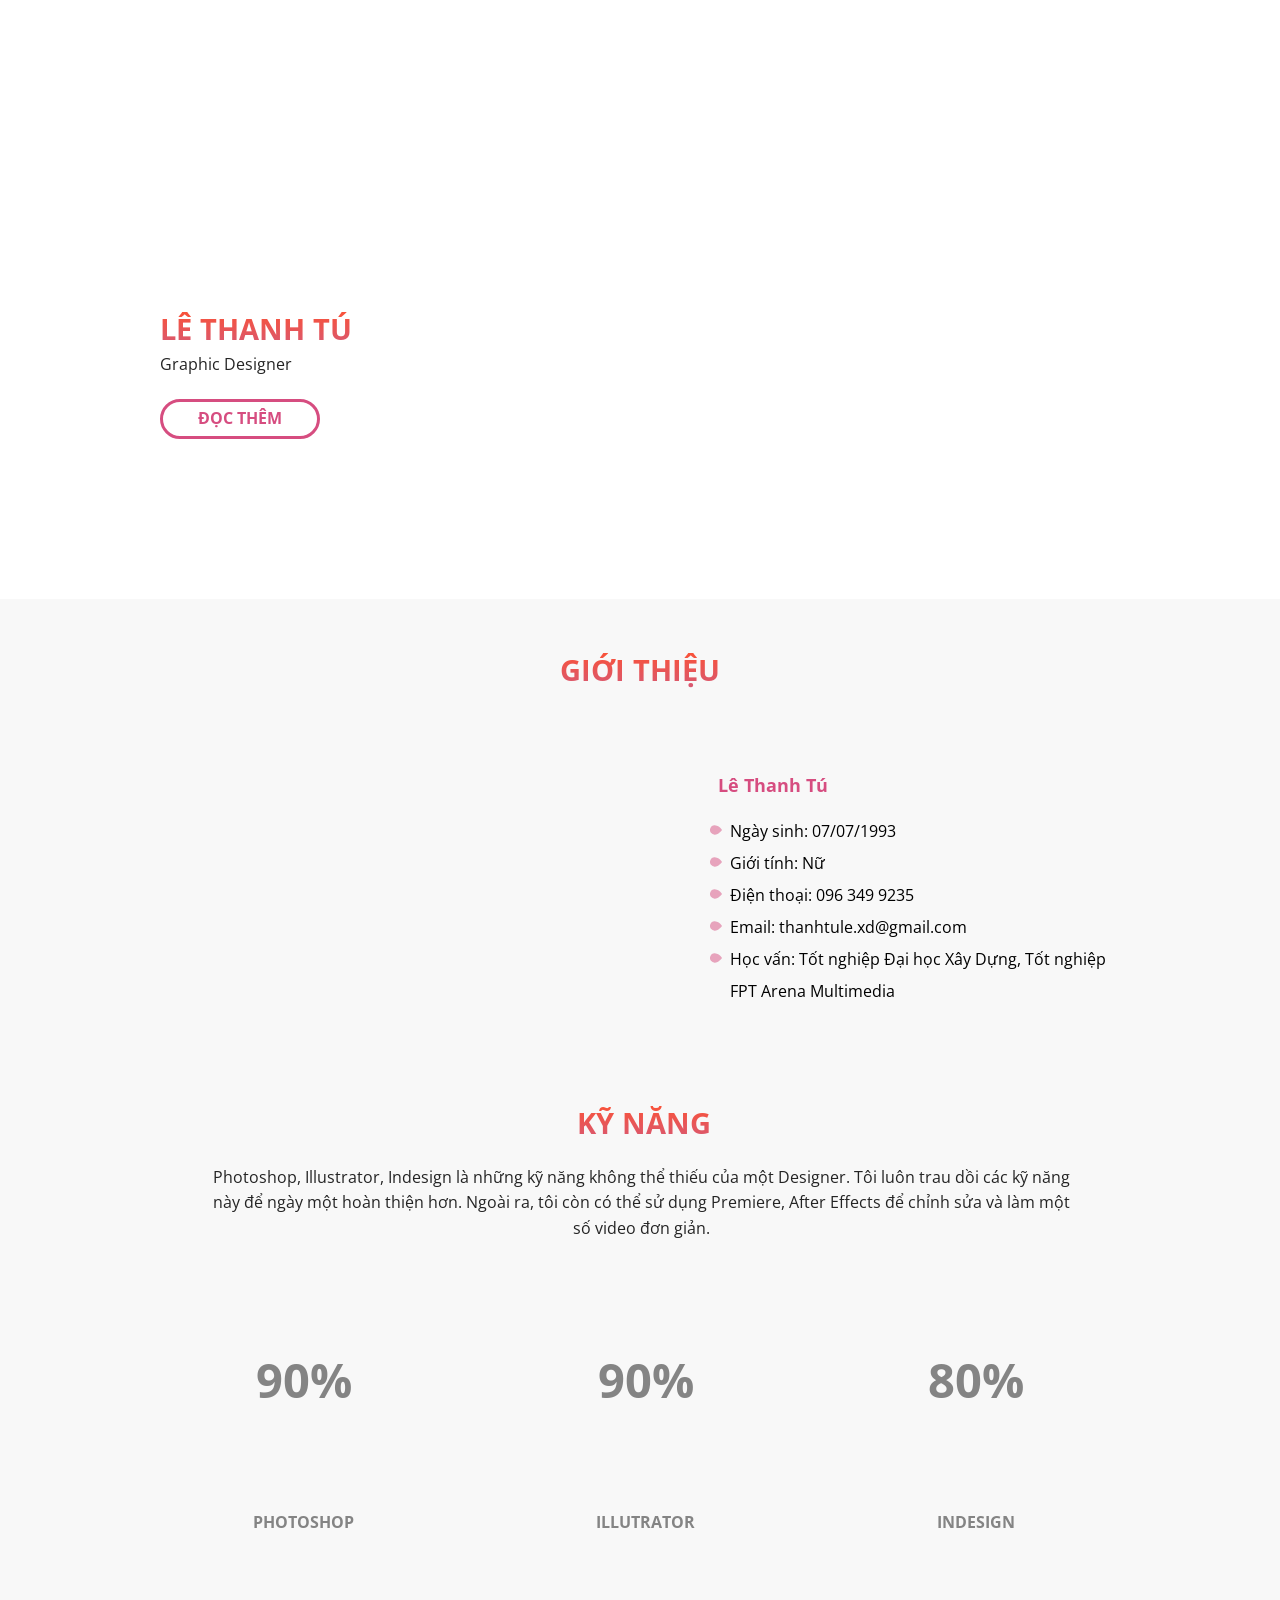
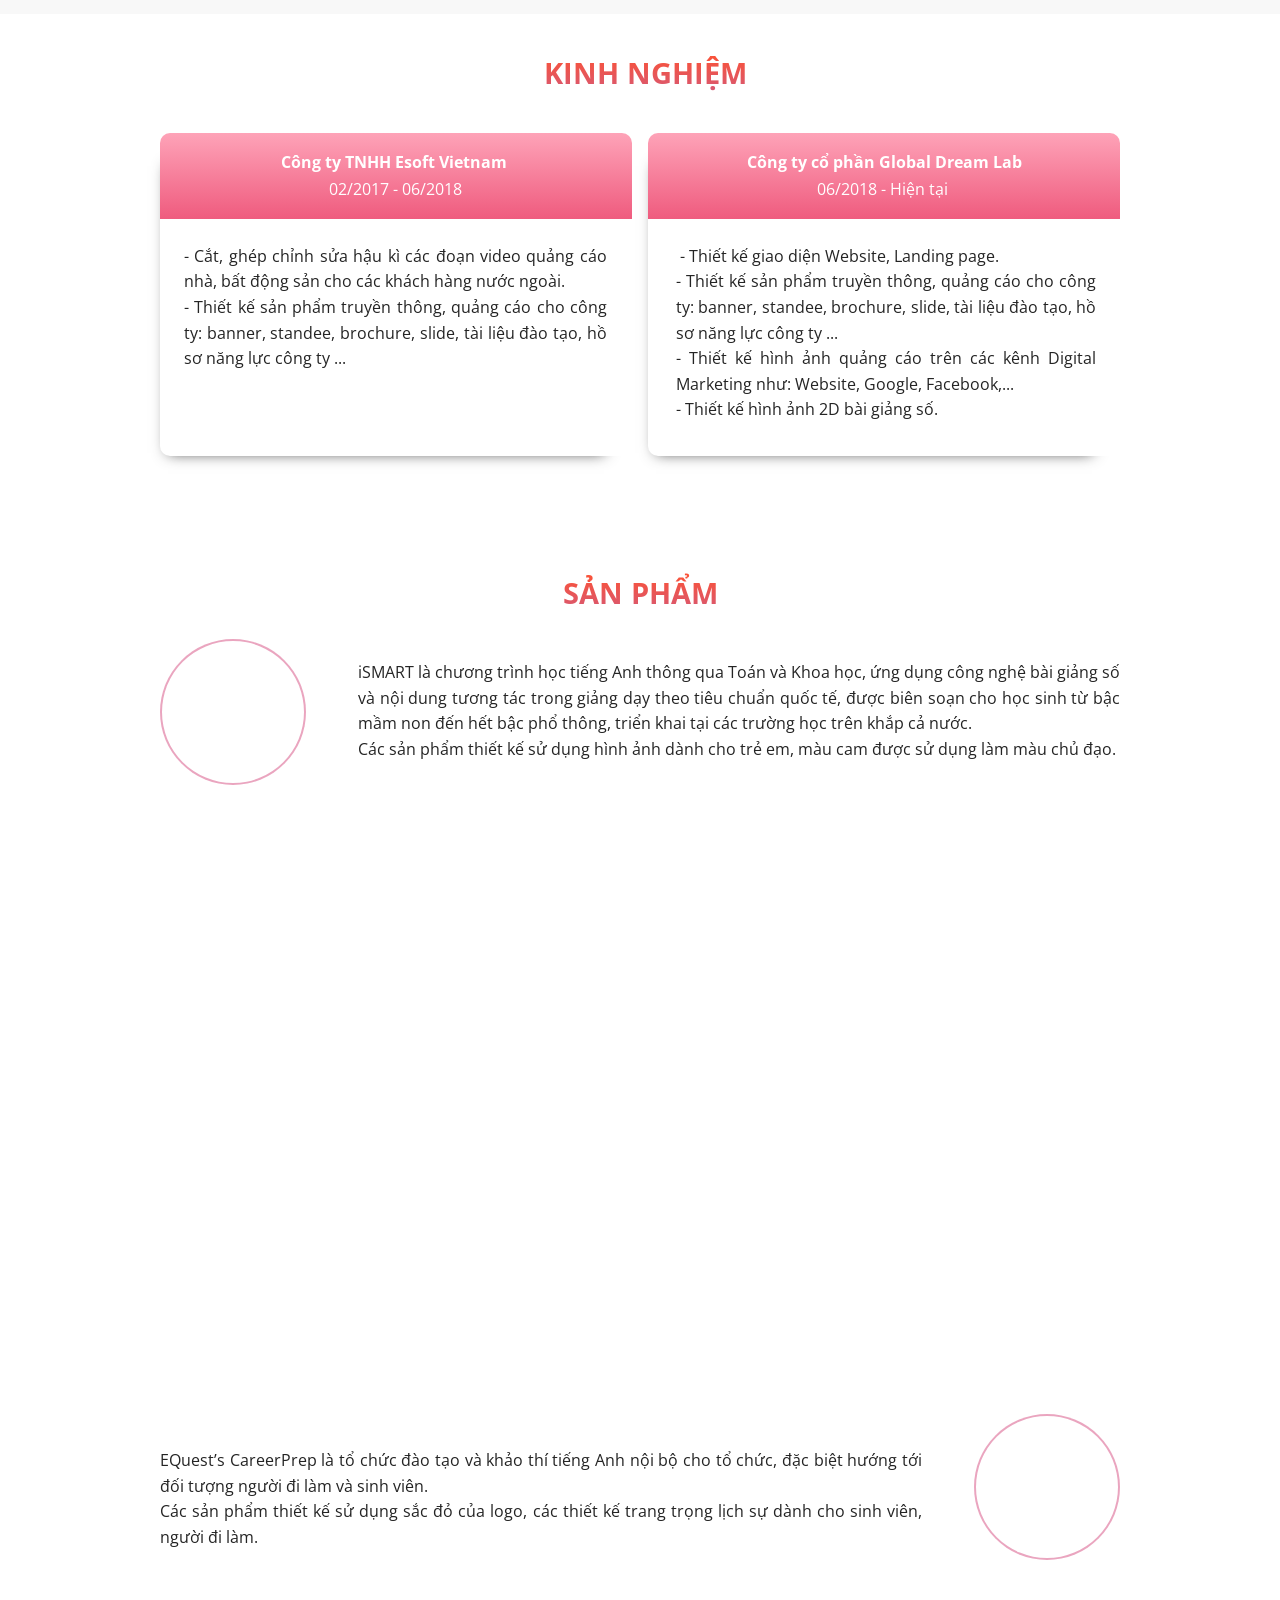
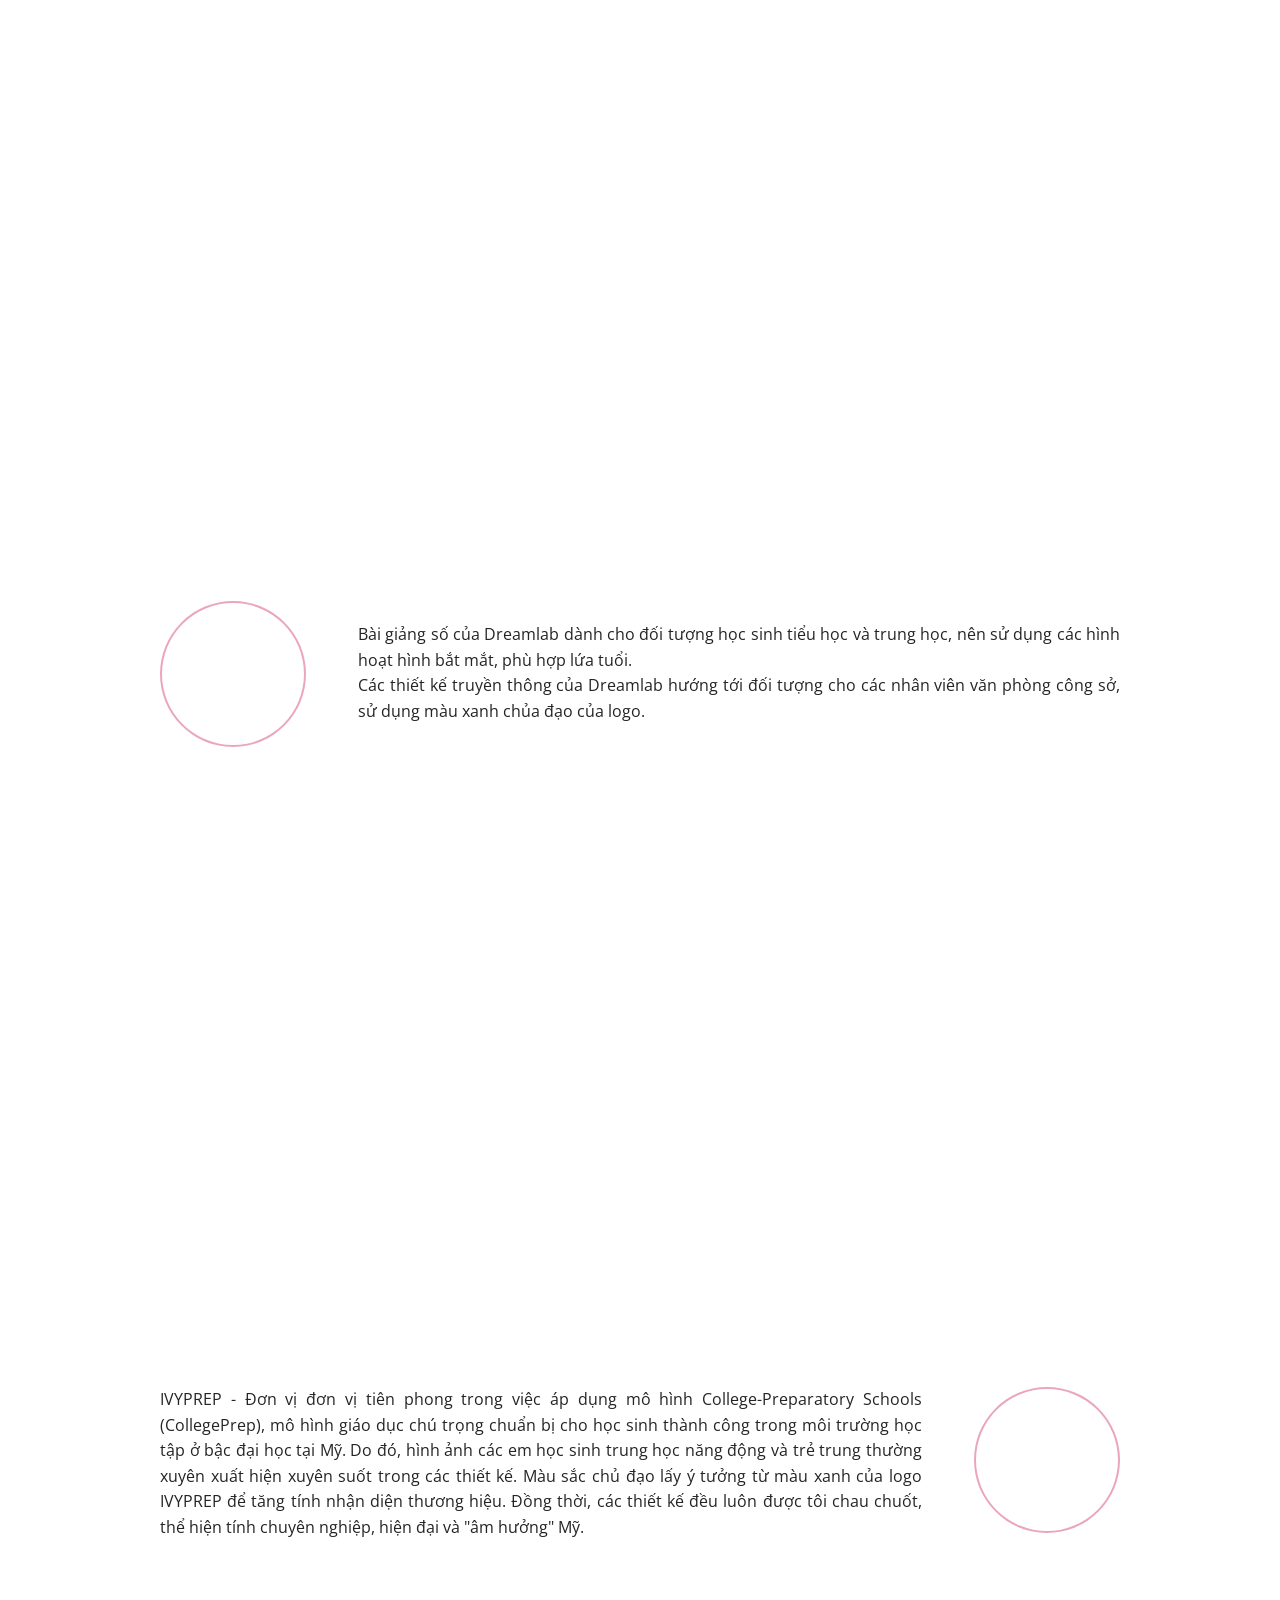
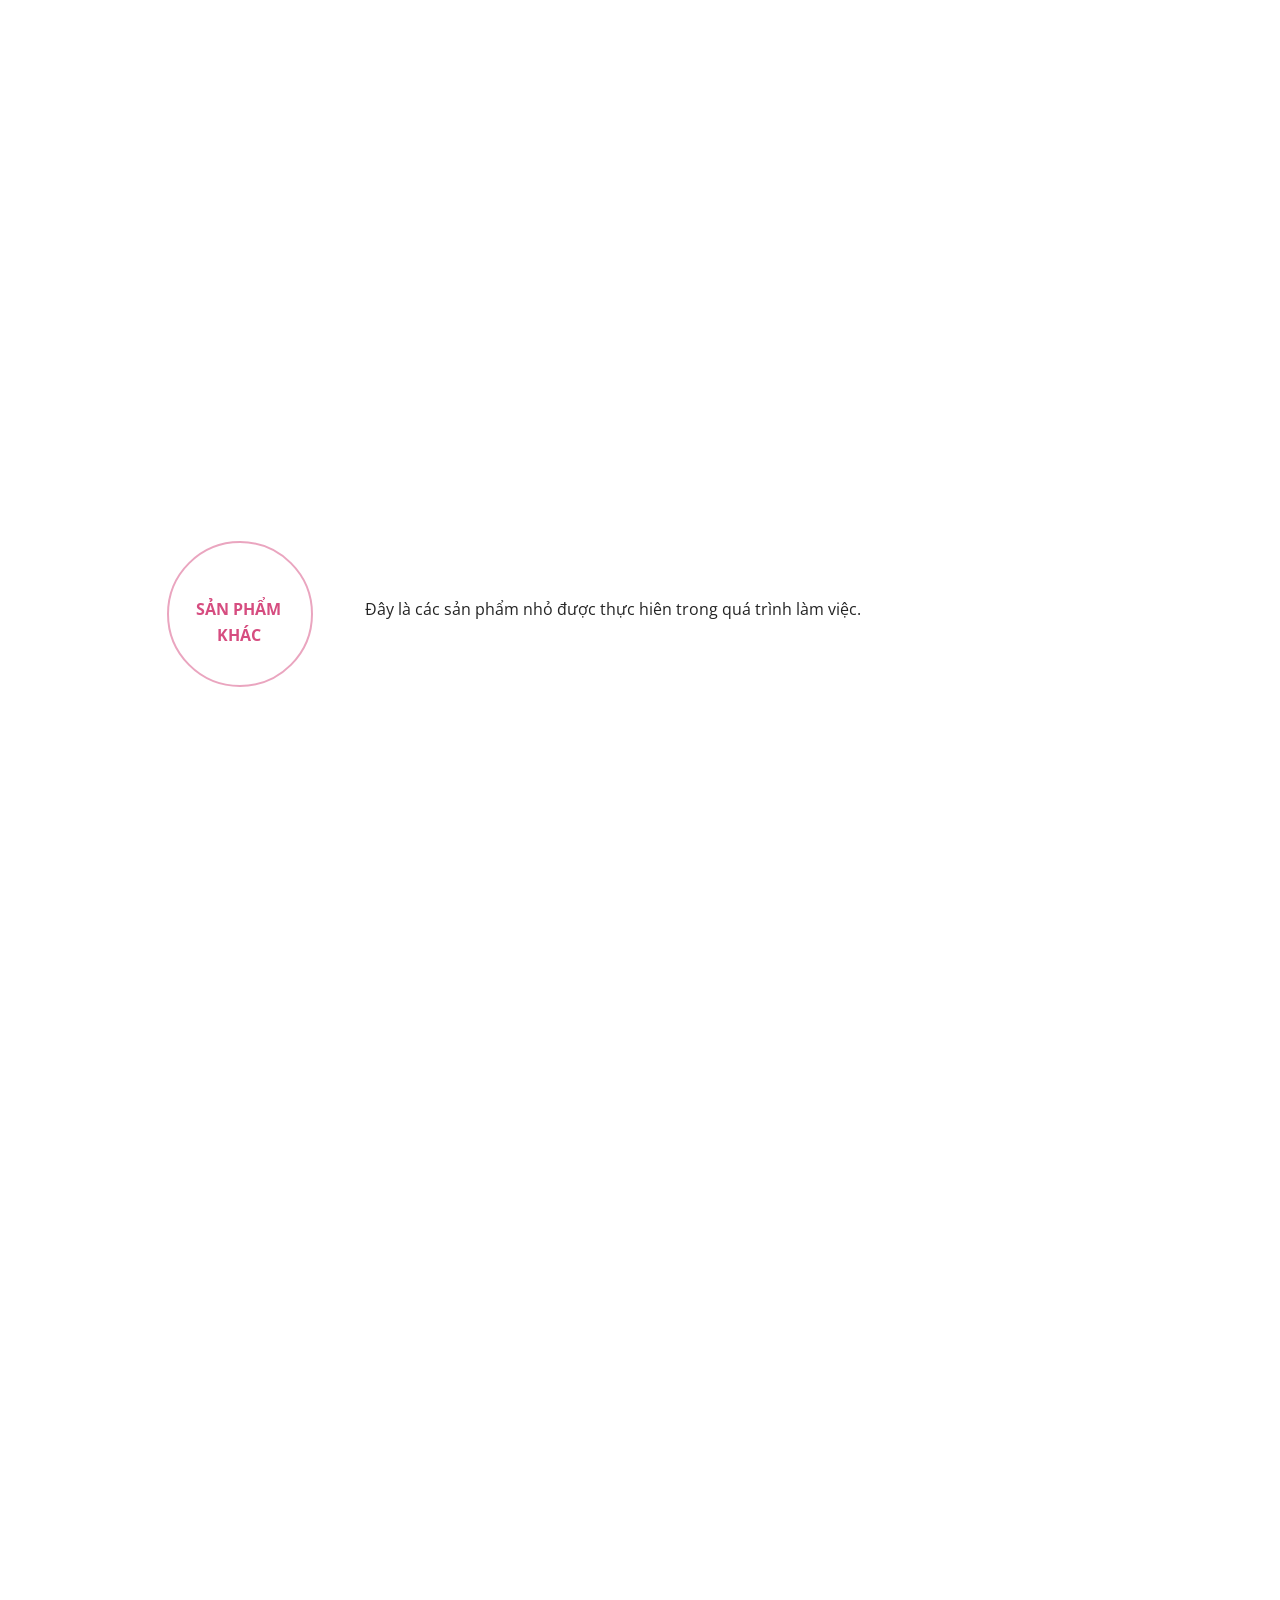
==== commit ae49950f: "profile" ====
--- a/index.html
+++ b/index.html
@@ -1,561 +1,12 @@
-<!DOCTYPE html>
-<html lang="en"><head>
-	<title> HomeFood </title>
-  <link rel="icon" href="images/logo.gif" type="image/gif" >
-	<meta charset="utf-8">
-	<meta name="viewport" content="width=device-width, initial-scale=1">  
-	<script type="text/javascript" src="vendor/bootstrap.js"></script>
-	<script type="text/javascript" src="index.js"></script>
-	<link rel="stylesheet" href="vendor/bootstrap.css">
-     <link href="https://fonts.googleapis.com/css?family=Roboto:100,100i,300,300i,400,400i,500,500i,700,700i,900,900i" rel="stylesheet">
-	<link rel="stylesheet" href="vendor/font-awesome.css">
- 	<link rel="stylesheet" href="1.css">
-</head>
-<body >
-
-     <header >    
-     <div class="home">
-     	<div class="topthongtin">
-     		<div class="container">
-     			<div class="row">
-     				<div class="col-sm-4 diachi">
-     					<i class="fa fa-map-marker icon"></i>
-     					<p>699 Tran Quoc Toan, Hai Ba Trung, Ha Noi</p>
-     				</div><!-- hetcol-4 -->
-     				<div class="col-sm-6 sdt">
-     					<i class="fa fa-phone icon"></i>
-     					<p>043 678 6789</p>
-     				</div><!-- het col-8 -->
-                         
-     				<div class="col-sm-2 iconxh "> 
-                              <a class="ro" href=""> <i class="fa fa-shopping-basket">
-                              <div class="myc">MY CAR</div>
-                              </i></a>
-     					<a href=""><i class="fa fa-facebook"></i></a>
-     					<a href=""><i class="fa fa-instagram"></i></a>
-     					<a href=""><i class="fa fa-youtube"></i></a>
-
-     				</div>
-     			</div>
-     		</div><!-- het container -->
-     	</div><!-- het topthongtin -->
-     	<div class="menu">
-     		        <nav class="navbar navbar-dark navbar-fixed-top opactice ">
-                <div class="den"></div>
-          <div class="datban">
-          <a href=""><i class="nutx fa fa-close"></i></a>
-          <div class="tren">
-               <div class="vang">table</div>
-               <div class="trang">BOOKING</div>
-          <div class="duoi">
-               <div class="ten">
-                    <div class="a">NAME</div>
-                    <input type="text" name="" class="b">
-               </div>
-               <div class="ten">
-                    <div class="a">PHONE</div>
-                    <input type="text" name="" class="b">
-               </div>
-               <div class="ten">
-                    <div class="a">EMAIL</div>
-                    <input type="text" name="" class="b">
-               </div>
-               <div class="ten">
-                    <div class="a">DATE</div>
-                    <input type="text" name="" class="b">
-               </div>
-               <div class="ten">
-                    <div class="a">TIME</div>
-                    <input type="text" name="" class="b">
-               </div>
-               <div class="ten">
-                    <div class="a">SEATS</div>
-                    <input type="text" name="" class="b">
-               </div>
-               <div class="ten">
-                    <div class="a">EMAIL</div>
-                    <input type="text" name="" class="b to">
-               </div>
-          </div>
-          <div class="nutac btn btn-warning">BOOK NOW</div>
-          </div>         
-          </div><!-- dat ban -->
-     		        <div class="container">
-     		          <button class="navbar-toggler hidden-sm-up" type="button" data-toggle="collapse" data-target="#mtren">
-     		            &#9776;
-     		          </button>
-     		          <div class="collapse navbar-toggleable-xs " id="mtren">
-     		            <a class="navbar-brand text-xs-center text-sm-left logo href="#"></a>
-     		            <ul class="nav navbar-nav float-sm-right text">
-     		              <li class="nav-item ">
-     		                <a class="nav-link active" href="index.html">HOME</a>
-     		              </li>
-     		              <li class="nav-item">
-     		                <a class="nav-link" href="menu.html">MENU</a>
-     		              </li>
-     		              <li class="nav-item">
-     		                <a class="nav-link" href="new.html">NEW</a>
-     		              </li>
-     		              <li class="nav-item">
-     		                <a class="nav-link" href="aboutus.html">ABOUT US</a>
-     		              <li class="nav-item">
-     		                <a class="nav-link" href="delivery.html">DELIVERY</a>
-     		                <li class="nav-item">
-     		                <a class="nav-item btn btn-outline-secondary datbanmenu" href="#">RESERVATION</a>
-     		              </li>
-     		            </ul>
-     		          </div>
-     		        </div> <!-- het container -->
-     		        </nav>
-     	</div><!-- het menu -->
-     	<div class="container">
-     		<div class="row">
-     		<div class="thongtin">
-     			<div class="wl">Welcome to</div>
-     			<div class="textto">HOME FOOD</div>
-     			<div class="textbe">BOOK ONLINE OR CALL 043 678 6789</div>
-     		</div>
-     		</div>
-     	</div>
-      </div>
-</header>	
-     <section>
-
-     	<div class="phan1">
-     		<div class="container ">
-     		<div class="row">
-     			<div class="sologan text-sm-center">“YOU DON'T HAVE TO COOK FANCY OR COMPLICATION MASTERPIECES  <br> 
-						JUST GOOD FOOD FROM FRESH INGREDIENTS.”</div>
-
-						<div class="tg text-sm-center">-Julia Child-</div>	
-     		</div>
-
-     		<div class="phan2">
-     		<div class="row">
-     				<div class="col-sm-4">
-     					<img src="images/1.jpg " class="none anh" alt="">
-     				</div>
-     				<div class="col-sm-4">
-     					<img src="images/2.jpg" class="none anh" alt="">
-     				</div>
-     				<div class="col-sm-4 col-sm-push-3 chitiet">
-     					<div class=" a1">discover</div>
-     					<div class=" a2">OUR STORY</div>
-     					<div class=" a3">our handmade, your homemade</div>
-     					<div class="a4">
-     						HomeFood has provided families like yours 
-							with an incredible variety of healthy, safe 
-							and delicious foods. Homefood's controls 
-							the production process from start to finish 
-							so we are able to offer an unparalleled level 
-							of quality and service.
-						</div>
-				</div>
-     			</div><!-- het row -->
-     		</div><!-- phân 2 -->
-     	</div><!-- het container -->
-     	</div><!-- het phan 1  -->
-     	<div class="monan">
-           <div class="tren">
-                <div class="vang">delightful</div>
-                <div class="trang">EXPERIENCE</div>
-           </div>      <!-- het tren --> 
-
-            <div class="mon">
-            <div class="container">
-            <div class="row">
-            <div class="khoi1">
-                          <a href="" class="anh"><img src="images/m1.png" alt=""></a>
-                          <div class="layer1"></div>
-                          <div class="layer2"></div>
-                          <a href="sp.html" class="layer3">
-                          <i class="fa fa-shopping-basket"></i></a>              
-                          <div class="tenmon">CHICKEN LASAGNA</div>
-                          <div class="gia">$25.00</div>
-                          <div class="bua">Chicken / Lasagna / Cream</div> 
-            </div><!-- het khoi1 --> 
-
-            <div class="khoi1">
-                          <a href="" class="anh"><img src="images/m2.png" alt=""></a>
-                          <div class="layer1"></div>
-                          <div class="layer2"></div>
-                          <a href="sp.html" class="layer3">
-                          <i class="fa fa-shopping-basket"></i></a>                    
-                          <div class="tenmon">CHICKEN LASAGNA</div>
-                          <div class="gia">$25.00</div>
-                          <div class="bua">Chicken / Lasagna / Cream</div> 
-            </div><!-- het khoi1 -->
-
-            <div class="khoi1">
-                          <a href="" class="anh"><img src="images/m3.png" alt=""></a>
-                          <div class="layer1"></div>
-                          <div class="layer2"></div>
-                          <a href="sp.html" class="layer3"><i class="fa fa-shopping-basket"></i></a>
-                          <div class="tenmon">CHICKEN LASAGNA</div>
-                          <div class="gia">$25.00</div>
-                          <div class="bua">Chicken / Lasagna / Cream</div> 
-            </div><!-- het khoi1 -->
-
-            <div class="khoi1">
-                          <a href="" class="anh"><img src="images/m4.png" alt=""></a>
-                          <div class="layer1"></div>
-                          <div class="layer2"></div>
-                          <a href="sp.html" class="layer3"><i class="fa fa-shopping-basket"></i></a>
-                          <div class="tenmon">CHICKEN LASAGNA</div>
-                          <div class="gia">$25.00</div>
-                          <div class="bua">Chicken / Lasagna / Cream</div> 
-            </div><!-- het khoi1 -->   
-
-            </div><!-- het row -->
-            <div class="row">
-                 <div class="khoi1">
-                          <a href="" class="anh"><img src="images/m5.png" alt=""></a>
-                          <div class="layer1"></div>
-                          <div class="layer2"></div>
-                          <a href="sp.html" class="layer3"><i class="fa fa-shopping-basket"></i></a>
-                          <div class="tenmon">CHICKEN LASAGNA</div>
-                          <div class="gia">$25.00</div>
-                          <div class="bua">Chicken / Lasagna / Cream</div> 
-            </div><!-- het khoi1 -->
-
-            <div class="khoi1">
-                          <a href="" class="anh"><img src="images/m6.png" alt=""></a>
-                          <div class="layer1"></div>
-                          <div class="layer2"></div>
-                          <a href="sp.html" class="layer3"><i class="fa fa-shopping-basket"></i></a>
-                          <div class="tenmon">CHICKEN LASAGNA</div>
-                          <div class="gia">$25.00</div>
-                          <div class="bua">Chicken / Lasagna / Cream</div> 
-            </div><!-- het khoi1 -->
-
-            <div class="khoi1">
-                          <a href="" class="anh"><img src="images/m7.png" alt=""></a>
-                          <div class="layer1"></div>
-                          <div class="layer2"></div>
-                          <a href="sp.html" class="layer3"><i class="fa fa-shopping-basket"></i></a>
-                          <div class="tenmon">CHICKEN LASAGNA</div>
-                          <div class="gia">$25.00</div>
-                          <div class="bua">Chicken / Lasagna / Cream</div> 
-            </div><!-- het khoi1 -->
-
-            <div class="khoi1">
-                          <a href="" class="anh"><img src="images/m8.png" alt=""></a>
-                          <div class="layer1"></div>
-                          <div class="layer2"></div>
-                          <a href="sp.html" class="layer3"><i class="fa fa-shopping-basket"></i></a>
-                          <div class="tenmon">CHICKEN LASAGNA</div>
-                          <div class="gia">$25.00</div>
-                          <div class="bua">Chicken / Lasagna / Cream</div> 
-            </div><!-- het khoi1 -->
-            </div>
-            </div> <!-- het container -->
-            </div> <!-- het mon -->  
-            <div class="tren mt-4">
-                <div class="vang">amazing</div>
-                <div class="trang">DELICIOUS</div>
-           </div><!-- het tren -->  
-          </div><!-- het mon an -->
-     
-     <div class="monkhac">
-          <div class="khoi2">
-          <div class="container">
-               <div class="row">
-                    <div class="col-sm-8">
-                    <img src="images/ctm1.png" alt="" class="ctm1 ctm">
-                    </div>
-                    <div class="col-sm-4 col-sm-push-1 stt">
-                         
-                         <div class="star">STARTERS</div> <!-- het star -->
-                         <div class="gachchan"></div>
-                         <div class="oder">
-                         <div class="row">
-                         <div class="col-sm-10">
-                             <a href="" class="tenmon">
-                              <p>HASH POTATO CHEESE SOUP</p>
-                              </a> <!-- ten mon -->
-                              </div>
-                              <div class="col-sm-2">
-                              <a href="" class="dola">$25.00</a>  
-                              </div>   
-                         </div>
-                              <div class="row">
-                              <div class="phugia">Potato / Cheese / Cream</div> <!-- het phu gia -->
-                              </div>
-                         </div> <!-- het oder -->
-
-                          <div class="oder">
-                         <div class="row">
-                         <div class="col-sm-10">
-                             <a href="" class="tenmon">
-                              <p>BACON CORN CHOWDER</p>
-                              </a> <!-- ten mon -->
-                              </div>
-                              <div class="col-sm-2">
-                              <a href="" class="dola">$25.00</a>  
-                              </div>   
-                         </div>
-                              <div class="row">
-                              <div class="phugia">Bacon /Crumbled / Pasta</div> <!-- het phu gia -->
-                              </div>
-                         </div> <!-- het oder -->
-
-                          <div class="oder">
-                         <div class="row">
-                         <div class="col-sm-10">
-                             <a href="" class="tenmon">
-                              <p> CHICKEN ALFREDO SKILLET</p>
-                              </a> <!-- ten mon -->
-                              </div>
-                              <div class="col-sm-2">
-                              <a href="" class="dola">$25.00</a>  
-                              </div>   
-                         </div>
-                              <div class="row">
-                              <div class="phugia">Chicken / Lasagna / Cream</div> <!-- het phu gia -->
-                              </div>
-                         </div> <!-- het oder -->
-
-                          <div class="oder">
-                         <div class="row">
-                         <div class="col-sm-10">
-                             <a href="" class="tenmon">
-                              <p>MINI MARGHERITA PIZZA</p>
-                              </a> <!-- ten mon -->
-                              </div>
-                              <div class="col-sm-2">
-                              <a href="" class="dola">$25.00</a>  
-                              </div>   
-                         </div>
-                              <div class="row">
-                              <div class="phugia">Marinara / Tomatoes / Mozzarella</div> <!-- het phu gia -->
-                              </div>
-                         </div> <!-- het oder -->
-
-                          <div class="oder">
-                         <div class="row">
-                         <div class="col-sm-10">
-                             <a href="" class="tenmon">
-                              <p>CHICKEN PARMESAN PASTA SKILLET</p>
-                              </a> <!-- ten mon -->
-                              </div>
-                              <div class="col-sm-2">
-                              <a href="" class="dola">$25.00</a>  
-                              </div>   
-                         </div>
-                              <div class="row">
-                              <div class="phugia">Chicken / Rigatoni pasta</div> <!-- het phu gia -->
-                              </div>
-                         </div> <!-- het oder -->
-
-                          <div class="oder">
-                         <div class="row">
-                         <div class="col-sm-10">
-                             <a href="" class="tenmon">
-                              <p>Broccoli Cheese Soup</p>
-                              </a> <!-- ten mon -->
-                              </div>
-                              <div class="col-sm-2">
-                              <a href="" class="dola">$25.00</a>  
-                              </div>   
-                         </div>
-                              <div class="row">
-                              <div class="phugia">Beef / Pumpkin</div> <!-- het phu gia -->
-                              </div>
-                         </div> <!-- het oder -->
-                    </div> <!-- het stt -->
-               </div> <!-- het row -->
-          </div> <!-- het cnt -->
-          </div> <!-- het khoi 2 -->
-
-
-
-<div class="khoi2">
-          <div class="container">
-               <div class="row">
-                   
-                    <div class="col-sm-4 col-sm-push-1 stt2 stt">
-                         
-                         <div class="star">STARTERS</div> <!-- het star -->
-                         <div class="gachchan"></div>
-                         <div class="oder">
-                         <div class="row">
-                         <div class="col-sm-10">
-                             <a href="" class="tenmon">
-                              <p>HASH POTATO CHEESE SOUP</p>
-                              </a> <!-- ten mon -->
-                              </div>
-                              <div class="col-sm-2">
-                              <a href="" class="dola">$25.00</a>  
-                              </div>   
-                         </div>
-                              <div class="row">
-                              <div class="phugia">Potato / Cheese / Cream</div> <!-- het phu gia -->
-                              </div>
-                         </div> <!-- het oder -->
-
-                          <div class="oder">
-                         <div class="row">
-                         <div class="col-sm-10">
-                             <a href="" class="tenmon">
-                              <p>BACON CORN CHOWDER</p>
-                              </a> <!-- ten mon -->
-                              </div>
-                              <div class="col-sm-2">
-                              <a href="" class="dola">$25.00</a>  
-                              </div>   
-                         </div>
-                              <div class="row">
-                              <div class="phugia">Bacon /Crumbled / Pasta</div> <!-- het phu gia -->
-                              </div>
-                         </div> <!-- het oder -->
-
-                          <div class="oder">
-                         <div class="row">
-                         <div class="col-sm-10">
-                             <a href="" class="tenmon">
-                              <p> CHICKEN ALFREDO SKILLET</p>
-                              </a> <!-- ten mon -->
-                              </div>
-                              <div class="col-sm-2">
-                              <a href="" class="dola">$25.00</a>  
-                              </div>   
-                         </div>
-                              <div class="row">
-                              <div class="phugia">Chicken / Lasagna / Cream</div> <!-- het phu gia -->
-                              </div>
-                         </div> <!-- het oder -->
-
-                          <div class="oder">
-                         <div class="row">
-                         <div class="col-sm-10">
-                             <a href="" class="tenmon">
-                              <p>MINI MARGHERITA PIZZA</p>
-                              </a> <!-- ten mon -->
-                              </div>
-                              <div class="col-sm-2">
-                              <a href="" class="dola">$25.00</a>  
-                              </div>   
-                         </div>
-                              <div class="row">
-                              <div class="phugia">Marinara / Tomatoes / Mozzarella</div> <!-- het phu gia -->
-                              </div>
-                         </div> <!-- het oder -->
-
-                          <div class="oder">
-                         <div class="row">
-                         <div class="col-sm-10">
-                             <a href="" class="tenmon">
-                              <p>CHICKEN PARMESAN PASTA SKILLET</p>
-                              </a> <!-- ten mon -->
-                              </div>
-                              <div class="col-sm-2">
-                              <a href="" class="dola">$25.00</a>  
-                              </div>   
-                         </div>
-                              <div class="row">
-                              <div class="phugia">Chicken / Rigatoni pasta</div> <!-- het phu gia -->
-                              </div>
-                         </div> <!-- het oder -->
-
-                          <div class="oder">
-                         <div class="row">
-                         <div class="col-sm-10">
-                             <a href="" class="tenmon">
-                              <p>Broccoli Cheese Soup</p>
-                              </a> <!-- ten mon -->
-                              </div>
-                              <div class="col-sm-2">
-                              <a href="" class="dola">$25.00</a>  
-                              </div>   
-                         </div>
-                              <div class="row">
-                              <div class="phugia">Beef / Pumpkin</div> <!-- het phu gia -->
-                              </div>
-                         </div> <!-- het oder -->
-                    </div> <!-- het stt -->
-                     <div class="col-sm-8">
-                    <img src="images/ctm2.png" alt="" class="ctm2 ctm">
-                    </div>
-               </div> <!-- het row -->
-          </div> <!-- het cnt -->
-          </div> <!-- het khoi 2 -->
-          <div class="khoi3">
-               <div class="container">
-                    <div class="row">
-                         <div class="col-sm-8"><img src="images/nhahang.png" alt=""></div>
-                         <div class="col-sm-4 nhahang phan2 ">
-                              <div class=" a1">discover</div>
-                              <div class=" a2">RESTAURANT </div>
-                              <div class=" a3">CHECKOUT OUR RESTAURANT & SPECIAL DISHES</div>
-                              <div class="a4">
-                                   HomeFood has provided families like yours 
-                                   with an incredible variety of healthy, safe 
-                                   and delicious foods.
-                              </div>
-                              <a href="view.html"><div class="btn btn-warning nut">view gallery</div></a>
-                    </div>
-                         </div>
-                    </div><!-- het container -->
-               </div><!-- het khoi 3 -->
-          </div><!--  het mon khac -->
-
-    
-     </section>	
-<footer>
-     <div class="cuoi">
-          <div class="container">
-               <div class="row">
-                    <div class="col-sm-3">
-                         <img src="images/logo.png" alt="" class="logo">
-                         <div class="fgt">
-                              HomeFood has provided families like 
-                              yours with an incredible variety of 
-                              healthy, safe and delicious foods.
-                         </div>
-                         <div class="iconxh">
-                              <a href=""><i class="fa fa-facebook"></i></a>
-                              <a href=""><i class="fa fa-instagram"></i></a>
-                              <a href=""><i class="fa fa-youtube"></i></a>
-                         </div>
-                    </div>
-                      <div class="col-sm-3 rpt">
-                            <div class="d1">RECENT POST</div>
-                             <a href=""> <div class="d2">Cooking food With Love</div></a>
-                             <div class="d3">April 20, 2016</div>
-                            <a href=""> <div class="d2">Modern Fusion Cuisine</div></a>
-                             <div class="d3">August 14, 2016</div>
-                            <a href=""> <div class="d2">HomeFood best ever party mix</div></a>
-                             <div class="d3">April 20, 2016</div>
-                        </div>
-                    <div class="col-sm-3 rpt"> 
-                         <div class="d1">GALLERY ON FLICKR</div>
-                         <img src="images/a1.png" alt="">
-                         <img src="images/a2.png" alt="">
-                         <img src="images/a3.png" alt="">
-                    <div class="hangduoi">
-                         <img src="images/a4.png" alt="">
-                         <img src="images/a5.png" alt="">
-                         <img src="images/a6.png" alt="">
-                    </div>
-                    </div>
-                    <div class="col-sm-3 rpt">
-                         <div class="d1">CONTACT INFO</div>
-                         <div class="diachi">
-                              <i class="fa fa-map-marker icon"></i>
-                              <p>699 Tran Quoc Toan, Hai Ba Trung, Ha Noi</p>
-                              <div class="sodt">
-                                   <i class="fa fa-phone icon"></i>
-                              <p>043 678 6789</p>
-                              <div class="gmail">
-                                   <i class="fa fa-envelope icon"></i>
-                                   <div class="p">infor@homefood.com.vnn</div>
-                              </div>
-                              </div>
-                         </div>
-                    </div>
-               </div>
-          </div>
-     </div>
-</footer>
-</body>
-</html>+<!DOCTYPE html><html><head><meta charset="UTF-8"><title>Profile Le Thanh Tu</title><meta http-equiv="Cache-Control" content="no-cache"><meta http-equiv="Expires" content="-1"><meta name="keywords" content=""><meta name="description" content="Yêu thích thiết kế và luôn trau dồi kỹ năng bản thân, học hỏi phong cách thiết kế để phù hợp với thị yếu và yêu cầu công việc"><script id='script_viewport' type='text/javascript'>window.ladi_viewport = function () {var width = window.outerWidth > 0 ? window.outerWidth : window.screen.width;var widthDevice = width;var is_desktop = width >= 768;var content = "";if (typeof window.ladi_is_desktop == "undefined" || window.ladi_is_desktop == undefined) {window.ladi_is_desktop = is_desktop;}if (!is_desktop) {widthDevice = 420;} else {widthDevice = 960;}content = "width=" + widthDevice + ", user-scalable=no";var scale = 1;if (!is_desktop && widthDevice != window.screen.width && window.screen.width > 0) {scale = window.screen.width / widthDevice;}if (scale != 1) {content += ", initial-scale=" + scale + ", minimum-scale=" + scale + ", maximum-scale=" + scale;}var docViewport = document.getElementById("viewport");if (!docViewport) {docViewport = document.createElement("meta");docViewport.setAttribute("id", "viewport");docViewport.setAttribute("name", "viewport");document.head.appendChild(docViewport);}docViewport.setAttribute("content", content);};window.ladi_viewport();</script><link rel="canonical" href="http://ladi.ladi.me/thanhtule" /><meta property="og:url" content="http://ladi.ladi.me/thanhtule" /><meta property="og:title" content="Profile Le Thanh Tu" /><meta property="og:type" content="website" /><meta property="og:image" content="https://static.ladipage.net/5b921553534d7843baac9680/banner_tu_share-20200319032153.png"><meta property="og:description" content="Yêu thích thiết kế và luôn trau dồi kỹ năng bản thân, học hỏi phong cách thiết kế để phù hợp với thị yếu và yêu cầu công việc" /><meta name="format-detection" content="telephone=no" /><link rel="shortcut icon" type="image/png" href="https://static.ladipage.net/5b921553534d7843baac9680/asset-1-20200319031658.png"/><link rel="dns-prefetch"><link rel="preconnect" href="https://fonts.googleapis.com/" crossorigin><link rel="preconnect" href="https://w.ladicdn.com/" crossorigin><link rel="preconnect" href="https://api.forms.ladipage.com/" crossorigin><link rel="preconnect" href="https://la.ladipage.com/" crossorigin><link rel="preconnect" href="https://api.ladisales.com/" crossorigin><link rel="preload" href="https://fonts.googleapis.com/css?family=Open Sans:bold,regular&display=swap" as="style" onload="this.onload = null;this.rel = 'stylesheet';"><link rel="preload" href="https://w.ladicdn.com/v2/source/ladipage.min.js?v=1587546691996" as="script"><style id="style_ladi" type="text/css">a,abbr,acronym,address,applet,article,aside,audio,b,big,blockquote,body,button,canvas,caption,center,cite,code,dd,del,details,dfn,div,dl,dt,em,embed,fieldset,figcaption,figure,footer,form,h1,h2,h3,h4,h5,h6,header,hgroup,html,i,iframe,img,input,ins,kbd,label,legend,li,mark,menu,nav,object,ol,output,p,pre,q,ruby,s,samp,section,select,small,span,strike,strong,sub,summary,sup,table,tbody,td,textarea,tfoot,th,thead,time,tr,tt,u,ul,var,video{margin:0;padding:0;border:0;outline:0;font-size:100%;font:inherit;vertical-align:baseline;box-sizing:border-box;-webkit-font-smoothing:antialiased;-moz-osx-font-smoothing:grayscale}article,aside,details,figcaption,figure,footer,header,hgroup,menu,nav,section{display:block}body{line-height:1}a{text-decoration:none}ol,ul{list-style:none}blockquote,q{quotes:none}blockquote:after,blockquote:before,q:after,q:before{content:'';content:none}table{border-collapse:collapse;border-spacing:0}body{font-size:12px;-ms-text-size-adjust:none;-moz-text-size-adjust:none;-o-text-size-adjust:none;-webkit-text-size-adjust:none;background:#fff}.overflow-hidden{overflow:hidden}.ladi-transition{transition:all 150ms linear 0s}.ladipage-message{position:fixed;width:100%;height:100%;top:0;left:0;z-index:1000000000;background:rgba(0,0,0,.3)}.ladipage-message .ladipage-message-box{width:400px;max-width:calc(100% - 50px);height:160px;border:1px solid rgba(0,0,0,.3);background-color:#fff;position:fixed;top:calc(50% - 155px);left:0;right:0;margin:auto;border-radius:10px}.ladipage-message .ladipage-message-box h1{background-color:rgba(6,21,40,.05);color:#000;padding:12px 15px;font-weight:600;font-size:16px;border-top-left-radius:10px;border-top-right-radius:10px}.ladipage-message .ladipage-message-box .ladipage-message-text{font-size:14px;padding:0 20px;margin-top:10px;line-height:18px;-webkit-line-clamp:3;-webkit-box-orient:vertical;overflow:hidden;text-overflow:ellipsis;display:-webkit-box}.ladipage-message .ladipage-message-box .ladipage-message-close{display:block;position:absolute;right:15px;bottom:10px;margin:0 auto;padding:10px 0;border:none;width:80px;text-transform:uppercase;text-align:center;color:#000;background-color:#e6e6e6;border-radius:5px;text-decoration:none;font-size:14px;font-weight:600;cursor:pointer}.ladi-wraper{width:100%;height:100%;overflow:hidden}.ladi-section{margin:0 auto;position:relative}.ladi-section .ladi-section-arrow-down{position:absolute;width:36px;height:30px;bottom:0;right:0;left:0;margin:auto;background:url(https://w.ladicdn.com/v2/source/ladi-icons.svg) rgba(255,255,255,.2) no-repeat;background-position:4px;cursor:pointer;z-index:90000040}.ladi-section.ladi-section-readmore{transition:height 350ms linear 0s}.ladi-section .ladi-section-background{position:absolute;width:100%;height:100%;top:0;left:0;pointer-events:none}.ladi-container{position:relative;margin:0 auto;height:100%}.ladi-element{position:absolute}.ladi-overlay{position:absolute;top:0;left:0;height:100%;width:100%;pointer-events:none}.ladi-carousel{position:absolute;width:100%;height:100%;overflow:hidden}.ladi-carousel .ladi-carousel-content{position:absolute;width:100%;height:100%;left:0;transition:left 350ms ease-in-out}.ladi-carousel .ladi-carousel-arrow{position:absolute;width:30px;height:36px;top:calc(50% - 18px);background:url(https://w.ladicdn.com/v2/source/ladi-icons.svg) rgba(255,255,255,.2) no-repeat;cursor:pointer;z-index:90000040}.ladi-carousel .ladi-carousel-arrow-left{left:5px;background-position:-28px}.ladi-carousel .ladi-carousel-arrow-right{right:5px;background-position:-52px}.ladi-gallery{position:absolute;width:100%;height:100%}.ladi-gallery .ladi-gallery-view{position:absolute;overflow:hidden}.ladi-gallery .ladi-gallery-view>.ladi-gallery-view-item{background-size:cover;background-repeat:no-repeat;background-position:center center;width:100%;height:100%;position:relative;display:none;transition:transform 350ms ease-in-out;-webkit-backface-visibility:hidden;backface-visibility:hidden;-webkit-perspective:1000px;perspective:1000px}.ladi-gallery .ladi-gallery-view>.ladi-gallery-view-item.play-video{cursor:pointer}.ladi-gallery .ladi-gallery-view>.ladi-gallery-view-item.play-video:after{content:'';position:absolute;top:0;left:0;right:0;bottom:0;margin:auto;width:60px;height:60px;background:url(https://w.ladicdn.com/source/ladipage-play.svg) no-repeat center center;background-size:contain;pointer-events:none;cursor:pointer}.ladi-gallery .ladi-gallery-view>.ladi-gallery-view-item.next,.ladi-gallery .ladi-gallery-view>.ladi-gallery-view-item.selected.right{left:0;transform:translate3d(100%,0,0)}.ladi-gallery .ladi-gallery-view>.ladi-gallery-view-item.prev,.ladi-gallery .ladi-gallery-view>.ladi-gallery-view-item.selected.left{left:0;transform:translate3d(-100%,0,0)}.ladi-gallery .ladi-gallery-view>.ladi-gallery-view-item.next.left,.ladi-gallery .ladi-gallery-view>.ladi-gallery-view-item.prev.right,.ladi-gallery .ladi-gallery-view>.ladi-gallery-view-item.selected{left:0;transform:translate3d(0,0,0)}.ladi-gallery .ladi-gallery-view>.next,.ladi-gallery .ladi-gallery-view>.prev,.ladi-gallery .ladi-gallery-view>.selected{display:block}.ladi-gallery .ladi-gallery-view>.selected{left:0}.ladi-gallery .ladi-gallery-view>.next,.ladi-gallery .ladi-gallery-view>.prev{position:absolute;top:0;width:100%}.ladi-gallery .ladi-gallery-view>.next{left:100%}.ladi-gallery .ladi-gallery-view>.prev{left:-100%}.ladi-gallery .ladi-gallery-view>.next.left,.ladi-gallery .ladi-gallery-view>.prev.right{left:0}.ladi-gallery .ladi-gallery-view>.selected.left{left:-100%}.ladi-gallery .ladi-gallery-view>.selected.right{left:100%}.ladi-gallery .ladi-gallery-control{position:absolute;overflow:hidden}.ladi-gallery.ladi-gallery-top .ladi-gallery-view{width:100%}.ladi-gallery.ladi-gallery-top .ladi-gallery-control{top:0;width:100%}.ladi-gallery.ladi-gallery-bottom .ladi-gallery-view{top:0;width:100%}.ladi-gallery.ladi-gallery-bottom .ladi-gallery-control{width:100%;bottom:0}.ladi-gallery.ladi-gallery-left .ladi-gallery-view{height:100%}.ladi-gallery.ladi-gallery-left .ladi-gallery-control{height:100%}.ladi-gallery.ladi-gallery-right .ladi-gallery-view{height:100%}.ladi-gallery.ladi-gallery-right .ladi-gallery-control{height:100%;right:0}.ladi-gallery .ladi-gallery-view .ladi-gallery-view-arrow{position:absolute;width:30px;height:36px;top:calc(50% - 18px);background:url(https://w.ladicdn.com/v2/source/ladi-icons.svg) rgba(255,255,255,.2) no-repeat;cursor:pointer;z-index:90000040}.ladi-gallery .ladi-gallery-view .ladi-gallery-view-arrow-left{left:5px;background-position:-28px}.ladi-gallery .ladi-gallery-view .ladi-gallery-view-arrow-right{right:5px;background-position:-52px}.ladi-gallery .ladi-gallery-control .ladi-gallery-control-arrow{position:absolute;background:url(https://w.ladicdn.com/v2/source/ladi-icons.svg) rgba(255,255,255,.2) no-repeat;cursor:pointer;z-index:90000040}.ladi-gallery.ladi-gallery-bottom .ladi-gallery-control .ladi-gallery-control-arrow,.ladi-gallery.ladi-gallery-top .ladi-gallery-control .ladi-gallery-control-arrow{top:calc(50% - 18px);width:30px;height:36px}.ladi-gallery.ladi-gallery-top .ladi-gallery-control .ladi-gallery-control-arrow-left{left:0;background-position:-28px;transform:scale(.6)}.ladi-gallery.ladi-gallery-top .ladi-gallery-control .ladi-gallery-control-arrow-right{right:0;background-position:-52px;transform:scale(.6)}.ladi-gallery.ladi-gallery-bottom .ladi-gallery-control .ladi-gallery-control-arrow-left{left:0;background-position:-28px;transform:scale(.6)}.ladi-gallery.ladi-gallery-bottom .ladi-gallery-control .ladi-gallery-control-arrow-right{right:0;background-position:-52px;transform:scale(.6)}.ladi-gallery.ladi-gallery-left .ladi-gallery-control .ladi-gallery-control-arrow,.ladi-gallery.ladi-gallery-right .ladi-gallery-control .ladi-gallery-control-arrow{left:calc(50% - 18px);width:36px;height:30px}.ladi-gallery.ladi-gallery-left .ladi-gallery-control .ladi-gallery-control-arrow-left{top:0;background-position:-77px;transform:scale(.6)}.ladi-gallery.ladi-gallery-left .ladi-gallery-control .ladi-gallery-control-arrow-right{bottom:0;background-position:3px;transform:scale(.6)}.ladi-gallery.ladi-gallery-right .ladi-gallery-control .ladi-gallery-control-arrow-left{top:0;background-position:-77px;transform:scale(.6)}.ladi-gallery.ladi-gallery-right .ladi-gallery-control .ladi-gallery-control-arrow-right{bottom:0;background-position:3px;transform:scale(.6)}.ladi-gallery .ladi-gallery-control .ladi-gallery-control-box{position:relative}.ladi-gallery.ladi-gallery-top .ladi-gallery-control .ladi-gallery-control-box{display:inline-flex;left:0;transition:left 150ms ease-in-out}.ladi-gallery.ladi-gallery-bottom .ladi-gallery-control .ladi-gallery-control-box{display:inline-flex;left:0;transition:left 150ms ease-in-out}.ladi-gallery.ladi-gallery-left .ladi-gallery-control .ladi-gallery-control-box{display:inline-grid;top:0;transition:top 150ms ease-in-out}.ladi-gallery.ladi-gallery-right .ladi-gallery-control .ladi-gallery-control-box{display:inline-grid;top:0;transition:top 150ms ease-in-out}.ladi-gallery .ladi-gallery-control .ladi-gallery-control-box .ladi-gallery-control-item{background-size:cover;background-repeat:no-repeat;background-position:center center;float:left;position:relative;cursor:pointer;filter:invert(15%)}.ladi-gallery .ladi-gallery-control .ladi-gallery-control-box .ladi-gallery-control-item.play-video:after{content:'';position:absolute;top:0;left:0;right:0;bottom:0;margin:auto;width:30px;height:30px;background:url(https://w.ladicdn.com/source/ladipage-play.svg) no-repeat center center;background-size:contain;pointer-events:none;cursor:pointer}.ladi-gallery .ladi-gallery-control .ladi-gallery-control-box .ladi-gallery-control-item:hover{filter:none}.ladi-gallery .ladi-gallery-control .ladi-gallery-control-box .ladi-gallery-control-item.selected{filter:none}.ladi-gallery .ladi-gallery-control .ladi-gallery-control-box .ladi-gallery-control-item:last-child{margin-right:0!important;margin-bottom:0!important}.ladi-box{position:absolute;width:100%;height:100%;overflow:hidden}.ladi-frame{position:absolute;width:100%;height:100%;overflow:hidden}#SECTION_POPUP .ladi-container{z-index:90000070}#SECTION_POPUP .ladi-container>.ladi-element{z-index:90000070;position:fixed;display:none}#SECTION_POPUP .ladi-container>.ladi-element.hide-visibility{display:block!important;visibility:hidden!important}#SECTION_POPUP .popup-close{width:30px;height:30px;position:absolute;right:0;top:0;transform:scale(.8);-webkit-transform:scale(.8);z-index:9000000080;background:url(https://w.ladicdn.com/v2/source/ladi-icons.svg) rgba(255,255,255,.2) no-repeat;background-position:-108px;cursor:pointer;display:none}.ladi-popup{position:absolute;width:100%;height:100%}.ladi-countdown{position:absolute;width:100%;height:100%}.ladi-countdown .ladi-countdown-background{position:absolute;width:100%;height:100%;top:0;left:0;background-size:inherit;background-attachment:inherit;background-origin:inherit;display:table;pointer-events:none}.ladi-countdown .ladi-countdown-text{position:absolute;width:100%;height:100%;text-decoration:inherit;display:table;pointer-events:none}.ladi-countdown .ladi-countdown-text span{display:table-cell;vertical-align:middle}.ladi-countdown>.ladi-element{text-decoration:inherit;background-size:inherit;background-attachment:inherit;background-origin:inherit;position:relative;display:inline-block}.ladi-countdown>.ladi-element:last-child{margin-right:0!important}.ladi-button{position:absolute;width:100%;height:100%;overflow:hidden}.ladi-button:active{transform:translateY(2px)}.ladi-button .ladi-button-background{height:100%;width:100%;pointer-events:none}.ladi-button>.ladi-element{width:100%!important;height:100%!important;top:0!important;left:0!important;display:table;user-select:none;-webkit-user-select:none;-moz-user-select:none;-ms-user-select:none}.ladi-button>.ladi-element .ladi-headline{display:table-cell;vertical-align:middle}.ladi-collection{position:absolute;width:100%;height:100%}.ladi-collection.carousel{overflow:hidden}.ladi-collection .ladi-collection-content{position:absolute;width:100%;height:100%;left:0;transition:left 350ms ease-in-out}.ladi-collection .ladi-collection-content .ladi-collection-item{display:block;position:relative;float:left;box-shadow:0 0 0 1px #fff}.ladi-collection .ladi-collection-content .ladi-collection-page{float:left}.ladi-collection .ladi-collection-arrow{position:absolute;width:30px;height:36px;top:calc(50% - 18px);background:url(https://w.ladicdn.com/v2/source/ladi-icons.svg) rgba(255,255,255,.2) no-repeat;cursor:pointer;z-index:90000040}.ladi-collection .ladi-collection-arrow-left{left:5px;background-position:-28px}.ladi-collection .ladi-collection-arrow-right{right:5px;background-position:-52px}.ladi-collection .ladi-collection-button-next{position:absolute;width:36px;height:30px;bottom:-40px;right:0;left:0;margin:auto;background:url(https://w.ladicdn.com/v2/source/ladi-icons.svg) rgba(255,255,255,.2) no-repeat;background-position:4px;cursor:pointer;z-index:90000040}.ladi-form{position:absolute;width:100%;height:100%}.ladi-form>.ladi-element{text-transform:inherit;text-decoration:inherit;text-align:inherit;letter-spacing:inherit;color:inherit;background-size:inherit;background-attachment:inherit;background-origin:inherit}.ladi-form .ladi-element[id^=BUTTON_TEXT]{color:initial;font-size:initial;font-weight:initial;text-transform:initial;text-decoration:initial;font-style:initial;text-align:initial;letter-spacing:initial;line-height:initial}.ladi-form>.ladi-element .ladi-form-item-container{text-transform:inherit;text-decoration:inherit;text-align:inherit;letter-spacing:inherit;color:inherit;background-size:inherit;background-attachment:inherit;background-origin:inherit}.ladi-form>.ladi-element .ladi-form-item-container .ladi-form-item{text-transform:inherit;text-decoration:inherit;text-align:inherit;letter-spacing:inherit;color:inherit}.ladi-form>.ladi-element .ladi-form-item-container .ladi-form-item-background{background-size:inherit;background-attachment:inherit;background-origin:inherit}.ladi-form>.ladi-element .ladi-form-item-container .ladi-form-item .ladi-form-control-select{-webkit-appearance:none;-moz-appearance:none;appearance:none;background-size:9px 6px!important;background-position:right .5rem center;background-repeat:no-repeat}.ladi-form>.ladi-element .ladi-form-item-container .ladi-form-item .ladi-form-control-select-3{width:calc(100% / 3 - 5px);max-width:calc(100% / 3 - 5px);min-width:calc(100% / 3 - 5px)}.ladi-form>.ladi-element .ladi-form-item-container .ladi-form-item .ladi-form-control-select-3:nth-child(3){margin-left:7.5px}.ladi-form>.ladi-element .ladi-form-item-container .ladi-form-item .ladi-form-control-select-3:nth-child(4){margin-left:7.5px}.ladi-form>.ladi-element .ladi-form-item-container .ladi-form-item .ladi-form-control-select option{color:initial}.ladi-form>.ladi-element .ladi-form-item-container .ladi-form-item .ladi-form-control:not(.ladi-form-control-select){text-transform:inherit;text-decoration:inherit;text-align:inherit;letter-spacing:inherit;color:inherit;background-size:inherit;background-attachment:inherit;background-origin:inherit}.ladi-form>.ladi-element .ladi-form-item-container .ladi-form-item .ladi-form-control-select:not([data-selected=""]){text-transform:inherit;text-decoration:inherit;text-align:inherit;letter-spacing:inherit;color:inherit;background-size:inherit;background-attachment:inherit;background-origin:inherit}.ladi-form>.ladi-element .ladi-form-item-container .ladi-form-item .ladi-form-control-select[data-selected=""]{text-transform:inherit;text-align:inherit;letter-spacing:inherit;color:inherit;background-size:inherit;background-attachment:inherit;background-origin:inherit}.ladi-form>.ladi-element .ladi-form-item-container .ladi-form-item .ladi-form-checkbox-item{text-transform:inherit;text-decoration:inherit;text-align:inherit;letter-spacing:inherit;color:inherit;background-size:inherit;background-attachment:inherit;background-origin:inherit}.ladi-form>.ladi-element .ladi-form-item-container .ladi-form-item .ladi-form-checkbox-item span{user-select:none;-webkit-user-select:none;-moz-user-select:none;-ms-user-select:none}.ladi-form>.ladi-element .ladi-form-item-container .ladi-form-item .ladi-form-checkbox-item span[data-checked=true]{text-transform:inherit;text-decoration:inherit;text-align:inherit;letter-spacing:inherit;color:inherit;background-size:inherit;background-attachment:inherit;background-origin:inherit}.ladi-form>.ladi-element .ladi-form-item-container .ladi-form-item .ladi-form-checkbox-item span[data-checked=false]{text-transform:inherit;text-align:inherit;letter-spacing:inherit;color:inherit;background-size:inherit;background-attachment:inherit;background-origin:inherit}.ladi-form .ladi-form-item-container{position:absolute;width:100%;height:100%}.ladi-form .ladi-form-item{width:100%;height:100%;position:absolute}.ladi-form .ladi-form-item-background{position:absolute;width:100%;height:100%;top:0;left:0;pointer-events:none}.ladi-form .ladi-form-item.ladi-form-checkbox{height:auto}.ladi-form .ladi-form-item .ladi-form-control{background-color:transparent;min-width:100%;min-height:100%;max-width:100%;max-height:100%;width:100%;height:100%;padding:0 5px;color:inherit;font-size:inherit;border:none}.ladi-form .ladi-form-item.ladi-form-checkbox{padding:10px 5px}.ladi-form .ladi-form-item.ladi-form-checkbox.ladi-form-checkbox-vertical .ladi-form-checkbox-item{margin-top:0!important;margin-left:0!important;margin-right:0!important;display:block;border:none}.ladi-form .ladi-form-item.ladi-form-checkbox.ladi-form-checkbox-horizontal .ladi-form-checkbox-item{margin-top:0!important;margin-left:0!important;margin-bottom:0!important;display:inline-block;border:none}.ladi-form .ladi-form-item.ladi-form-checkbox .ladi-form-checkbox-item:last-child{margin-bottom:0!important}.ladi-form .ladi-form-item.ladi-form-checkbox .ladi-form-checkbox-item span{display:inline-block;margin-left:5px;cursor:default}.ladi-form .ladi-form-item textarea.ladi-form-control{resize:none;padding:5px}.ladi-form .ladi-button{cursor:pointer}.ladi-form .ladi-button .ladi-headline{cursor:pointer;user-select:none}.ladi-cart{position:absolute;width:100%;font-size:12px}.ladi-cart .ladi-cart-row{position:relative;display:inline-table;width:100%}.ladi-cart .ladi-cart-row:after{content:'';position:absolute;left:0;bottom:0;height:1px;width:100%;background:#dcdcdc}.ladi-cart .ladi-cart-no-product{text-align:center;font-size:16px;vertical-align:middle}.ladi-cart .ladi-cart-image{width:16%;vertical-align:middle;position:relative;text-align:center}.ladi-cart .ladi-cart-image img{max-width:100%}.ladi-cart .ladi-cart-title{vertical-align:middle;padding:0 5px;word-break:break-all}.ladi-cart .ladi-cart-title .ladi-cart-title-name{display:block;margin-bottom:5px}.ladi-cart .ladi-cart-title .ladi-cart-title-variant{font-weight:700;display:block}.ladi-cart .ladi-cart-image .ladi-cart-image-quantity{position:absolute;top:-3px;right:-5px;background:rgba(150,149,149,.9);width:20px;height:20px;border-radius:50%;text-align:center;color:#fff;line-height:20px}.ladi-cart .ladi-cart-quantity{width:70px;vertical-align:middle;text-align:center}.ladi-cart .ladi-cart-quantity-content{display:inline-flex}.ladi-cart .ladi-cart-quantity input{width:24px;text-align:center;height:22px;-moz-appearance:textfield;border-top:1px solid #dcdcdc;border-bottom:1px solid #dcdcdc}.ladi-cart .ladi-cart-quantity input::-webkit-inner-spin-button,.ladi-cart .ladi-cart-quantity input::-webkit-outer-spin-button{-webkit-appearance:none;margin:0}.ladi-cart .ladi-cart-quantity button{border:1px solid #dcdcdc;cursor:pointer;text-align:center;width:21px;height:22px;position:relative;user-select:none;-webkit-user-select:none;-moz-user-select:none;-ms-user-select:none}.ladi-cart .ladi-cart-quantity button:active{transform:translateY(2px)}.ladi-cart .ladi-cart-quantity button span{font-size:18px;position:relative;left:.5px}.ladi-cart .ladi-cart-quantity button:first-child span{top:-1.2px}.ladi-cart .ladi-cart-price{width:100px;vertical-align:middle;text-align:right;padding:0 5px}.ladi-cart .ladi-cart-action{width:28px;vertical-align:middle;text-align:center}.ladi-cart .ladi-cart-action button{border:1px solid #dcdcdc;cursor:pointer;text-align:center;width:25px;height:22px;user-select:none;-webkit-user-select:none;-moz-user-select:none;-ms-user-select:none}.ladi-cart .ladi-cart-action button:active{transform:translateY(2px)}.ladi-cart .ladi-cart-action button span{font-size:13px;position:relative;top:.5px}.ladi-video{position:absolute;width:100%;height:100%;cursor:pointer;overflow:hidden}.ladi-video .ladi-video-background{position:absolute;width:100%;height:100%;top:0;left:0;pointer-events:none}.ladi-group{position:absolute;width:100%;height:100%}.ladi-checkout{position:absolute;width:100%;height:100%}.ladi-shape{position:absolute;width:100%;height:100%}.ladi-html-code{position:absolute;width:100%;height:100%}.ladi-image{position:absolute;width:100%;height:100%;overflow:hidden}.ladi-image .ladi-image-background{background-repeat:no-repeat;background-position:left top;background-size:cover;background-attachment:scroll;background-origin:content-box;position:absolute;margin:0 auto;width:100%;height:100%;pointer-events:none}.ladi-headline{width:100%;display:inline-block;background-size:cover;background-position:center center}.ladi-headline a{text-decoration:underline}.ladi-paragraph{width:100%;display:inline-block}.ladi-paragraph a{text-decoration:underline}.ladi-list-paragraph{width:100%;display:inline-block}.ladi-list-paragraph a{text-decoration:underline}.ladi-list-paragraph ul li{position:relative;counter-increment:linum}.ladi-list-paragraph ul li:before{position:absolute;background-repeat:no-repeat;background-size:100% 100%;left:0}.ladi-list-paragraph ul li:last-child{padding-bottom:0!important}.ladi-line{position:relative}.ladi-line .ladi-line-container{border-bottom:0!important;border-right:0!important;width:100%;height:100%}a[data-action]{user-select:none;-webkit-user-select:none;-moz-user-select:none;-ms-user-select:none;cursor:pointer}a:visited{color:inherit}a:link{color:inherit}[data-opacity="0"]{opacity:0}[data-hidden=true]{display:none}[data-action=true]{cursor:pointer}.ladi-hidden{display:none}.backdrop-popup{display:none;position:fixed;top:0;left:0;right:0;bottom:0;z-index:90000060}.lightbox-screen{display:none;position:fixed;width:100%;height:100%;top:0;left:0;bottom:0;right:0;margin:auto;z-index:9000000080;background:rgba(0,0,0,.5)}.lightbox-screen .lightbox-close{width:30px;height:30px;position:absolute;z-index:9000000090;background:url(https://w.ladicdn.com/v2/source/ladi-icons.svg) rgba(255,255,255,.2) no-repeat;background-position:-108px;transform:scale(.7);-webkit-transform:scale(.7);cursor:pointer}.ladi-animation-hidden{visibility:hidden!important}.ladi-lazyload{background-image:none!important}.ladi-list-paragraph ul li.ladi-lazyload:before{background-image:none!important}@media (min-width:768px){.ladi-fullwidth{width:100vw!important;left:calc(-50vw + 50%)!important;box-sizing:border-box!important;transform:none!important}}@media (max-width:767px){.ladi-element.ladi-auto-scroll{overflow-x:scroll;overflow-y:hidden;width:100%!important;left:0!important;-webkit-overflow-scrolling:touch}.ladi-section.ladi-auto-scroll{overflow-x:scroll;overflow-y:hidden;-webkit-overflow-scrolling:touch}.ladi-carousel .ladi-carousel-content{transition:left .3s ease-in-out}.ladi-gallery .ladi-gallery-view>.ladi-gallery-view-item{transition:transform .3s ease-in-out}.ladi-form>.ladi-element .ladi-form-item-container .ladi-form-item .ladi-form-checkbox-item input{vertical-align:middle}}.ladi-notify-transition{transition:top .5s ease-in-out,bottom .5s ease-in-out,opacity .5s ease-in-out}.ladi-notify{padding:5px;box-shadow:0 0 1px rgba(64,64,64,.3),0 8px 50px rgba(64,64,64,.05);border-radius:40px;color:rgba(64,64,64,1);background:rgba(250,250,250,.9);line-height:1.6;width:100%;height:100%;font-size:13px}.ladi-notify .ladi-notify-image img{float:left;margin-right:13px;border-radius:50%;width:53px;height:53px;pointer-events:none}.ladi-notify .ladi-notify-title{font-size:100%;height:17px;overflow:hidden;font-weight:700;overflow-wrap:break-word;text-overflow:ellipsis;white-space:nowrap;line-height:1}.ladi-notify .ladi-notify-content{font-size:92.308%;height:17px;overflow:hidden;overflow-wrap:break-word;text-overflow:ellipsis;white-space:nowrap;line-height:1;padding-top:2px}.ladi-notify .ladi-notify-time{line-height:1.6;font-size:84.615%;display:inline-block;overflow-wrap:break-word;text-overflow:ellipsis;white-space:nowrap;max-width:calc(100% - 155px);overflow:hidden}.ladi-notify .ladi-notify-copyright{font-size:76.9231%;margin-left:2px;position:relative;padding:0 5px;cursor:pointer;opacity:.6;display:inline-block;top:-4px}.ladi-notify .ladi-notify-copyright svg{vertical-align:middle}.ladi-notify .ladi-notify-copyright svg:not(:root){overflow:hidden}.ladi-notify .ladi-notify-copyright div{text-decoration:none;color:rgba(64,64,64,1);display:inline}.ladi-notify .ladi-notify-copyright strong{font-weight:700}.builder-container .ladi-notify{transition:unset}.ladi-spin-lucky{width:100%;height:100%;border-radius:100%;box-shadow:0 0 7px 0 rgba(64,64,64,.6),0 8px 50px rgba(64,64,64,.3);background-repeat:no-repeat;background-size:cover}.ladi-spin-lucky .ladi-spin-lucky-start{position:absolute;top:0;left:0;right:0;bottom:0;margin:auto;width:20%;height:20%;cursor:pointer;background-size:contain;background-position:center center;background-repeat:no-repeat;transition:transform .3s ease-in-out;-webkit-transition:transform .3s ease-in-out}.ladi-spin-lucky .ladi-spin-lucky-start:hover{transform:scale(1.1)}.ladi-spin-lucky .ladi-spin-lucky-screen{width:100%;height:100%;background-size:cover;background-position:center center;background-repeat:no-repeat;border-radius:100%;transition:transform 7s cubic-bezier(.25,.1,0,1);-webkit-transition:transform 7s cubic-bezier(.25,.1,0,1);text-decoration-line:inherit;text-transform:inherit;-webkit-text-decoration-line:inherit}.ladi-spin-lucky .ladi-spin-lucky-label{position:absolute;top:50%;left:50%;overflow:hidden;text-align:center;width:42%;padding-left:12%;transform-origin:0 0;-webkit-transform-origin:0 0;text-decoration-line:inherit;text-transform:inherit;-webkit-text-decoration-line:inherit;line-height:1;text-shadow:rgba(0,0,0,.5) 1px 0 2px}</style><style id="style_page" type="text/css">@media (min-width: 768px) { .ladi-section .ladi-container { width: 960px;} }@media (max-width: 767px) { .ladi-section .ladi-container { width: 420px;} }body {font-family: "Open Sans", sans-serif}</style><style id="style_element" type="text/css">@media (min-width: 768px) { #SECTION_POPUP { height: 0px;}#SECTION1 { height: 599px;}#SECTION1 > .ladi-section-background { background-size: cover; background-attachment: scroll; background-origin: content-box; background-image: url("https://w.ladicdn.com/s1440x599/5b921553534d7843baac9680/banner_tu-20200303021405.png"); background-position: center top; background-repeat: repeat;}#IMAGE2 { width: 117.6px;height: 117px;top: 160.25px;left: 0px;}#IMAGE2 > .ladi-image > .ladi-image-background { width: 117.6px;height: 117px;top: 0px;left: 0px;background-image: url("https://w.ladicdn.com/s450x450/5b921553534d7843baac9680/asset-1-8-20200228100800.png");}#IMAGE3 { width: 561.909px;height: 470.874px;top: 64.063px;left: 398.091px;}#IMAGE3 > .ladi-image > .ladi-image-background { width: 561.909px;height: 470.874px;top: 0px;left: 0px;background-image: url("https://w.ladicdn.com/s900x800/5b921553534d7843baac9680/bnavt-20200316045401.png");}#HEADLINE5 { width: 150px;top: 351.75px;left: 0px;}#HEADLINE5 > .ladi-headline { color: rgb(36, 36, 36); font-size: 16px; text-align: left; line-height: 1.6;}#BUTTON6 { width: 160px;height: 40px;top: 398.75px;left: 0px;}#BUTTON6 > .ladi-button { border-radius: 27px; border-style: solid; border-color: rgb(214, 77, 128); border-width: 3px;}#BUTTON_TEXT6 { width: 130px;top: 9px;left: 0px;}#BUTTON_TEXT6 > .ladi-headline { color: rgb(214, 77, 128); font-size: 16px; font-weight: bold; text-align: center; line-height: 1.6;}#SECTION7 { height: 1015.3px;}#SECTION7 > .ladi-section-background { background-color: rgb(248, 248, 248);}#HEADLINE4 { width: 247px;top: 305.75px;left: 0px;}#HEADLINE4 > .ladi-headline { font-family: "Open Sans", sans-serif;background: #ff512f; background: -webkit-linear-gradient(180deg, #ff512f, #d25a7c); background: linear-gradient(180deg, #ff512f, #d25a7c);color: rgb(214, 77, 128); font-size: 29px; font-weight: bold; text-align: left; line-height: 1.6;}#HEADLINE4 .ladi-headline {-webkit-background-clip: text;-webkit-text-fill-color: transparent;}#HEADLINE8 { width: 247px;top: 47.5px;left: 356.5px;}#HEADLINE8 > .ladi-headline { font-family: "Open Sans", sans-serif;background: #ff512f; background: -webkit-linear-gradient(180deg, #ff512f, #d25a7c); background: linear-gradient(180deg, #ff512f, #d25a7c);color: rgb(214, 77, 128); font-size: 29px; font-weight: bold; text-align: center; line-height: 1.6;}#HEADLINE8 .ladi-headline {-webkit-background-clip: text;-webkit-text-fill-color: transparent;}#HEADLINE12 { width: 88px;top: 10.5px;left: 546.6px;}#HEADLINE12 > .ladi-headline { color: rgb(255, 255, 255); font-size: 16px; line-height: 1.6;}#HEADLINE13 { width: 88px;top: 10.5px;left: 697.012px;}#HEADLINE13 > .ladi-headline { color: rgb(255, 255, 255); font-size: 16px; line-height: 1.6;}#HEADLINE14 { width: 88px;top: 10.5px;left: 830.3px;}#HEADLINE14 > .ladi-headline { color: rgb(255, 255, 255); font-size: 16px; line-height: 1.6;}#IMAGE17 { width: 200px;height: 200px;top: 0px;left: 0px;}#IMAGE17 > .ladi-image > .ladi-image-background { width: 200px;height: 200px;top: 0px;left: 0px;background-image: url("https://w.ladicdn.com/s550x550/5b921553534d7843baac9680/asset-4-8-20200303032821.png");}#IMAGE18 { width: 200px;height: 200px;top: 0px;left: 0px;}#IMAGE18 > .ladi-image > .ladi-image-background { width: 200px;height: 200px;top: 0px;left: 0px;background-image: url("https://w.ladicdn.com/s550x550/5b921553534d7843baac9680/asset-3-8-20200303032821.png");}#IMAGE19 { width: 200px;height: 200px;top: 0px;left: 0px;}#IMAGE19 > .ladi-image > .ladi-image-background { width: 200px;height: 200px;top: 0px;left: 0px;background-image: url("https://w.ladicdn.com/s550x550/5b921553534d7843baac9680/asset-5-8-20200303032821.png");}#HEADLINE20 { width: 193px;top: 229px;left: 3.5px;}#HEADLINE20 > .ladi-headline { color: rgb(132, 132, 132); font-size: 16px; font-weight: bold; text-align: center; line-height: 1.6;}#HEADLINE21 { width: 193px;top: 229px;left: 5.3px;}#HEADLINE21 > .ladi-headline { color: rgb(132, 132, 132); font-size: 16px; font-weight: bold; text-align: center; line-height: 1.6;}#HEADLINE22 { width: 193px;top: 229px;left: 3.5px;}#HEADLINE22 > .ladi-headline { color: rgb(132, 132, 132); font-size: 16px; font-weight: bold; text-align: center; line-height: 1.6;}#HEADLINE23 { width: 118px;top: 62.5px;left: 41px;}#HEADLINE23 > .ladi-headline { color: rgb(132, 132, 132); font-size: 47px; font-weight: bold; text-align: center; line-height: 1.6;}#HEADLINE24 { width: 118px;top: 62.5px;left: 42.8px;}#HEADLINE24 > .ladi-headline { color: rgb(132, 132, 132); font-size: 47px; font-weight: bold; text-align: center; line-height: 1.6;}#HEADLINE25 { width: 118px;top: 62.5px;left: 41px;}#HEADLINE25 > .ladi-headline { color: rgb(132, 132, 132); font-size: 47px; font-weight: bold; text-align: center; line-height: 1.6;}#HEADLINE26 { width: 869px;top: 565.5px;left: 47.125px;}#HEADLINE26 > .ladi-headline { color: rgb(36, 36, 36); font-size: 16px; text-align: center; line-height: 1.6;}#HEADLINE27 { width: 420px;top: 111px;left: 27.85px;}#HEADLINE27 > .ladi-headline { color: rgb(36, 36, 36); font-size: 16px; text-align: justify; line-height: 1.6;}#HEADLINE28 { width: 247px;top: 36.2px;left: 362.3px;}#HEADLINE28 > .ladi-headline { font-family: "Open Sans", sans-serif;background: #ff512f; background: -webkit-linear-gradient(180deg, #ff512f, #d25a7c); background: linear-gradient(180deg, #ff512f, #d25a7c);color: rgb(214, 77, 128); font-size: 29px; font-weight: bold; text-align: center; line-height: 1.6;}#HEADLINE28 .ladi-headline {-webkit-background-clip: text;-webkit-text-fill-color: transparent;}#HEADLINE29 { width: 423px;top: 111px;left: 23.95px;}#HEADLINE29 > .ladi-headline { color: rgb(36, 36, 36); font-size: 16px; text-align: justify; line-height: 1.6;}#HEADLINE30 { width: 324px;top: 17.695px;left: 73.9px;}#HEADLINE30 > .ladi-headline { color: rgb(255, 255, 255); font-size: 16px; font-weight: bold; text-align: center; line-height: 1.6;}#HEADLINE31 { width: 289px;top: 17.695px;left: 91.4px;}#HEADLINE31 > .ladi-headline { color: rgb(255, 255, 255); font-size: 16px; font-weight: bold; text-align: center; line-height: 1.6;}#SECTION32 { height: 513.01px;}#SECTION32 > .ladi-section-background { background-size: cover; background-attachment: fixed; background-image: url("https://w.ladicdn.com/s1440x513/5b921553534d7843baac9680/bg-20200303064339.jpg"); background-position: center top; background-repeat: repeat;}#HEADLINE33 { width: 247px;top: 42.7px;left: 356.5px;}#HEADLINE33 > .ladi-headline { font-family: "Open Sans", sans-serif;background: #ff512f; background: -webkit-linear-gradient(180deg, #ff512f, #d25a7c); background: linear-gradient(180deg, #ff512f, #d25a7c);color: rgb(214, 77, 128); font-size: 29px; font-weight: bold; text-align: center; line-height: 1.6;}#HEADLINE33 .ladi-headline {-webkit-background-clip: text;-webkit-text-fill-color: transparent;}#BOX36 { width: 471.8px;height: 323px;top: 0px;left: 0px;}#BOX36 > .ladi-overlay { border-radius: 10px;}#BOX36 > .ladi-box { border-radius: 10px; box-shadow: -10px 15px 14px -18px rgba(59, 59, 59, 1.0); -webkit-box-shadow: -10px 15px 14px -18px rgba(59, 59, 59, 1.0); background-color: rgb(255, 255, 255);}#SECTION37 { height: 3987.69px;}#SECTION37 > .ladi-overlay { background-color: rgb(255, 255, 255);}#SECTION37 > .ladi-section-background { background-color: rgb(230, 230, 230);}#HEADLINE39 { width: 150px;top: 44.505px;left: 160.9px;}#HEADLINE39 > .ladi-headline { color: rgb(255, 255, 255); font-size: 16px; text-align: center; line-height: 1.6;}#HEADLINE40 { width: 150px;top: 44.505px;left: 160.9px;}#HEADLINE40 > .ladi-headline { color: rgb(255, 255, 255); font-size: 16px; text-align: center; line-height: 1.6;}#BOX41 { width: 471.8px;height: 323px;top: 0px;left: 0px;}#BOX41 > .ladi-overlay { border-radius: 10px;}#BOX41 > .ladi-box { border-radius: 10px; box-shadow: -10px 15px 14px -18px rgba(59, 59, 59, 1.0); -webkit-box-shadow: -10px 15px 14px -18px rgba(59, 59, 59, 1.0); background-color: rgb(255, 255, 255);}#BOX50 { width: 471.8px;height: 86px;top: 0px;left: 0px;}#BOX50 > .ladi-overlay { border-top-left-radius: 10px; border-top-right-radius: 10px;}#BOX50 > .ladi-box { background: rgba(254, 163, 184, 1.0); background: -webkit-linear-gradient(180deg, rgba(254, 163, 184, 1.0), #EF5B7E); background: linear-gradient(180deg, rgba(254, 163, 184, 1.0), #EF5B7E);border-top-left-radius: 10px; border-top-right-radius: 10px;}#BOX55 { width: 471.8px;height: 86px;top: 0px;left: 0px;}#BOX55 > .ladi-overlay { border-top-left-radius: 10px; border-top-right-radius: 10px;}#BOX55 > .ladi-box { background: rgba(254, 163, 184, 1.0); background: -webkit-linear-gradient(180deg, rgba(254, 163, 184, 1.0), #EF5B7E); background: linear-gradient(180deg, rgba(254, 163, 184, 1.0), #EF5B7E);border-top-left-radius: 10px; border-top-right-radius: 10px;}#IMAGE104 { width: 960.001px;height: 525px;top: -2.18787px;left: 960px;}#IMAGE104 > .ladi-image > .ladi-image-background { width: 960.001px;height: 525px;top: 0px;left: 0px;background-image: url("https://w.ladicdn.com/s1300x850/5b921553534d7843baac9680/artboard-1-20200306090926.png");}#CAROUSEL105 { width: 960px;height: 525px;top: 296.19px;left: 0px;}#IMAGE107 { width: 960px;height: 525px;top: 0px;left: 0px;}#IMAGE107 > .ladi-image > .ladi-image-background { width: 960px;height: 525px;top: 0px;left: 0px;background-image: url("https://w.ladicdn.com/s1300x850/5b921553534d7843baac9680/artboard-1-20200305065737.jpg");}#BOX109 { width: 146px;height: 146px;top: 0px;left: 0px;}#BOX109 > .ladi-overlay { border-radius: 100px;}#BOX109 > .ladi-box { border-radius: 100px; background-size: cover; background-attachment: scroll; background-origin: content-box; background-image: url("https://w.ladicdn.com/s450x450/5b921553534d7843baac9680/asset-10-20200306091843.png"); background-position: center top; background-repeat: repeat; border-style: solid; border-color: rgba(214, 77, 128, 0.5); border-width: 2px;}#HEADLINE110 { width: 762px;top: 21px;left: 198px;}#HEADLINE110 > .ladi-headline { color: rgb(36, 36, 36); font-size: 16px; text-align: justify; line-height: 1.6;}#GROUP112 { width: 960px;height: 146px;top: 111.69px;left: 0px;}#BOX114 { width: 146px;height: 146px;top: 0px;left: 0px;}#BOX114 > .ladi-overlay { border-radius: 100px;}#BOX114 > .ladi-box { border-radius: 100px; background-size: cover; background-attachment: scroll; background-origin: content-box; background-image: url("https://w.ladicdn.com/s450x450/5b921553534d7843baac9680/dreamlab-20200303061547.png"); background-position: center top; background-repeat: repeat; border-style: solid; border-color: rgba(214, 77, 128, 0.5); border-width: 2px;}#HEADLINE115 { width: 762px;top: 21px;left: 198px;}#HEADLINE115 > .ladi-headline { color: rgb(36, 36, 36); font-size: 16px; text-align: justify; line-height: 1.6;}#GROUP113 { width: 960px;height: 146px;top: 1673.69px;left: 0px;}#BOX118 { width: 146px;height: 146px;top: 0px;left: 814px;}#BOX118 > .ladi-overlay { border-radius: 100px;}#BOX118 > .ladi-box { border-radius: 100px; background-size: cover; background-attachment: scroll; background-origin: content-box; background-image: url("https://w.ladicdn.com/s450x450/5b921553534d7843baac9680/eq-20200306094304.jpg"); background-position: center top; background-repeat: repeat; border-style: solid; border-color: rgba(214, 77, 128, 0.5); border-width: 2px;}#HEADLINE119 { width: 762px;top: 34px;left: 0px;}#HEADLINE119 > .ladi-headline { color: rgb(36, 36, 36); font-size: 16px; text-align: justify; line-height: 1.6;}#GROUP117 { width: 960px;height: 146px;top: 886.69px;left: 0px;}#BOX122 { width: 146px;height: 146px;top: 0px;left: 814px;}#BOX122 > .ladi-overlay { border-radius: 100px;}#BOX122 > .ladi-box { border-radius: 100px; background-size: cover; background-attachment: scroll; background-origin: content-box; background-image: url("https://w.ladicdn.com/s450x450/5b921553534d7843baac9680/asset-20-20200306094441.png"); background-position: center top; background-repeat: repeat; border-style: solid; border-color: rgba(214, 77, 128, 0.5); border-width: 2px;}#HEADLINE123 { width: 762px;top: 0px;left: 0px;}#HEADLINE123 > .ladi-headline { color: rgb(36, 36, 36); font-size: 16px; text-align: justify; line-height: 1.6;}#GROUP121 { width: 960px;height: 150px;top: 2459.69px;left: 0px;}#BOX126 { width: 146px;height: 146px;top: 0px;left: 0px;}#BOX126 > .ladi-overlay { border-radius: 100px;}#BOX126 > .ladi-box { border-radius: 100px; border-style: solid; border-color: rgba(214, 77, 128, 0.5); border-width: 2px;}#HEADLINE127 { width: 762px;top: 56.5px;left: 198px;}#HEADLINE127 > .ladi-headline { color: rgb(36, 36, 36); font-size: 16px; text-align: justify; line-height: 1.6;}#HEADLINE129 { width: 143px;top: 56.5px;left: 0px;}#HEADLINE129 > .ladi-headline { color: rgb(214, 77, 128); font-size: 16px; font-weight: bold; text-align: center; line-height: 1.6;}#GROUP130 { width: 960px;height: 146px;top: 3213.69px;left: 7.10543px;}#IMAGE142 { width: 961.001px;height: 525.001px;top: -1.13687px;left: 1919px;}#IMAGE142 > .ladi-image > .ladi-image-background { width: 961.001px;height: 525.001px;top: 0px;left: 0px;background-image: url("https://w.ladicdn.com/s1300x850/5b921553534d7843baac9680/artboard-3-copy-3-20200316085810.png");}#IMAGE144 { width: 961.921px;height: 526.051px;top: -2.18787px;left: 2878px;}#IMAGE144 > .ladi-image > .ladi-image-background { width: 961.921px;height: 526.051px;top: 0px;left: 0px;background-image: url("https://w.ladicdn.com/s1300x850/5b921553534d7843baac9680/artboard-3-copy-2-20200316090155.png");}#IMAGE145 { width: 959.173px;height: 525px;top: 1.13687px;left: 3840.41px;}#IMAGE145 > .ladi-image > .ladi-image-background { width: 959.173px;height: 525px;top: 0px;left: 0px;background-image: url("https://w.ladicdn.com/s1300x850/5b921553534d7843baac9680/artboard-3-copy-4-20200316094926.png");}#CAROUSEL147 { width: 960px;height: 524.429px;top: 1093.76px;left: 0px;}#IMAGE148 { width: 959.954px;height: 524.429px;top: 0px;left: 0.022601px;}#IMAGE148 > .ladi-image > .ladi-image-background { width: 959.954px;height: 524.429px;top: 0px;left: 0px;background-image: url("https://w.ladicdn.com/s1300x850/5b921553534d7843baac9680/artboard-1-copy-100-20200319041541.jpg");}#IMAGE149 { width: 958.956px;height: 524.429px;top: 0px;left: 960px;}#IMAGE149 > .ladi-image > .ladi-image-background { width: 958.956px;height: 524.429px;top: 0px;left: 0px;background-image: url("https://w.ladicdn.com/s1300x850/5b921553534d7843baac9680/artboard-1-copy-2-100-20200317034749.jpg");}#IMAGE150 { width: 958.956px;height: 524.429px;top: -5.68434px;left: 1919px;}#IMAGE150 > .ladi-image > .ladi-image-background { width: 958.956px;height: 524.429px;top: 0px;left: 0px;background-image: url("https://w.ladicdn.com/s1300x850/5b921553534d7843baac9680/artboard-1-100-20200317034844.jpg");}#IMAGE156 { width: 959.954px;height: 524.429px;top: 0px;left: 0.022601px;}#IMAGE156 > .ladi-image > .ladi-image-background { width: 959.954px;height: 524.429px;top: 0px;left: 0px;background-image: url("https://w.ladicdn.com/s1300x850/5b921553534d7843baac9680/artboard-1-copy-20200317092743.jpg");}#IMAGE157 { width: 958.956px;height: 524.429px;top: 0px;left: 959.977px;}#IMAGE157 > .ladi-image > .ladi-image-background { width: 958.956px;height: 524.429px;top: 0px;left: 0px;background-image: url("https://w.ladicdn.com/s1300x850/5b921553534d7843baac9680/artboard-2-copy-100-20200317095320.jpg");}#IMAGE158 { width: 969.35px;height: 530.113px;top: -5.68434px;left: 1919.93px;}#IMAGE158 > .ladi-image > .ladi-image-background { width: 969.35px;height: 530.113px;top: 0px;left: 0px;background-image: url("https://w.ladicdn.com/s1300x850/5b921553534d7843baac9680/artboard-3-100-20200317092834.jpg");}#CAROUSEL155 { width: 960px;height: 524.429px;top: 1873.19px;left: 0px;}#IMAGE159 { width: 969.35px;height: 530.113px;top: -5.68434px;left: 2880px;}#IMAGE159 > .ladi-image > .ladi-image-background { width: 969.35px;height: 530.113px;top: 0px;left: 0px;background-image: url("https://w.ladicdn.com/s1300x850/5b921553534d7843baac9680/artboard-3-copy-2-100-20200317092834.jpg");}#IMAGE160 { width: 958.955px;height: 524.429px;top: -2.84234px;left: 3839.52px;}#IMAGE160 > .ladi-image > .ladi-image-background { width: 958.955px;height: 524.429px;top: 0px;left: 0px;background-image: url("https://w.ladicdn.com/s1300x850/5b921553534d7843baac9680/artboard-3-copy-100-20200317092834.jpg");}#HEADLINE166 { width: 198px;top: 150px;left: 429px;}#HEADLINE166 > .ladi-headline { font-family: "Open Sans", sans-serif;color: rgb(255, 255, 255); font-size: 24px; text-align: left; letter-spacing: 2px; line-height: 1;}#PARAGRAPH167 { width: 338px;top: 193px;left: 429px;}#PARAGRAPH167 > .ladi-paragraph { font-family: "Open Sans", sans-serif;color: rgb(255, 255, 255); font-size: 16px; text-align: left; line-height: 1.4;}#IMAGE171 { width: 962.421px;height: 526.324px;top: -1.13687px;left: 4799px;}#IMAGE171 > .ladi-image > .ladi-image-background { width: 962.421px;height: 526.324px;top: 0px;left: 0px;background-image: url("https://w.ladicdn.com/s1300x850/5b921553534d7843baac9680/artboard-3-copy1-20200318043113.jpg");}#IMAGE173 { width: 392.474px;height: 322.432px;top: 126.846px;left: 65.05px;}#IMAGE173 > .ladi-image > .ladi-image-background { width: 392.474px;height: 322.432px;top: 0px;left: 0px;background-image: url("https://w.ladicdn.com/s700x650/5b921553534d7843baac9680/asset-30-20200318053355.png");}#IMAGE173.ladi-animation > .ladi-image { animation-name: pulse; -webkit-animation-name: pulse; animation-delay: 1s; -webkit-animation-delay: 1s; animation-duration: 1s; -webkit-animation-duration: 1s; animation-iteration-count: 1; -webkit-animation-iteration-count: 1;}#HEADLINE174 { width: 150px;top: 172.031px;left: 558px;}#HEADLINE174 > .ladi-headline { color: rgb(214, 77, 128); font-size: 18px; font-weight: bold; line-height: 1.6;}#HEADLINE174.ladi-animation > .ladi-headline { animation-name: bounceInRight; -webkit-animation-name: bounceInRight; animation-delay: 1s; -webkit-animation-delay: 1s; animation-duration: 1s; -webkit-animation-duration: 1s; animation-iteration-count: 1; -webkit-animation-iteration-count: 1;}#LIST_PARAGRAPH175 { width: 410px;top: 216.093px;left: 550.35px;}#LIST_PARAGRAPH175 > .ladi-list-paragraph { color: rgb(0, 0, 0); font-size: 16px; line-height: 2;}#LIST_PARAGRAPH175.ladi-animation > .ladi-list-paragraph { animation-name: bounceInRight; -webkit-animation-name: bounceInRight; animation-delay: 1s; -webkit-animation-delay: 1s; animation-duration: 1s; -webkit-animation-duration: 1s; animation-iteration-count: 1; -webkit-animation-iteration-count: 1;}#LIST_PARAGRAPH175 ul li { padding-left: 20px;}#LIST_PARAGRAPH175 ul li:before { content: ""; background-image: url('data:image/svg+xml;utf8, <svg xmlns="http://www.w3.org/2000/svg" width="100%" height="100%"  viewBox="0 0 241.07 187.07" fill="rgba(214, 77, 128, 0.5)"><path d="M227.26,75.5C204.45,48.32,155.22,0,93.53,0A93.58,93.58,0,0,0,5.68,61.37c-1,2.87-2,5.8-2.74,8.79A93.63,93.63,0,0,0,93.53,187.07c83.9,0,147.54-93.53,147.54-93.53A218.32,218.32,0,0,0,227.26,75.5Z"></path></svg>'); width: 12px; height: 12px; top: 9px; }#GROUP176 { width: 200px;height: 254px;top: 681.5px;left: 43.875px;}#GROUP176.ladi-animation > .ladi-group { animation-name: bounceInRight; -webkit-animation-name: bounceInRight; animation-delay: 2s; -webkit-animation-delay: 2s; animation-duration: 1s; -webkit-animation-duration: 1s; animation-iteration-count: 1; -webkit-animation-iteration-count: 1;}#GROUP177 { width: 200px;height: 254px;top: 681.5px;left: 383.875px;}#GROUP177.ladi-animation > .ladi-group { animation-name: bounceInRight; -webkit-animation-name: bounceInRight; animation-delay: 2.5s; -webkit-animation-delay: 2.5s; animation-duration: 1s; -webkit-animation-duration: 1s; animation-iteration-count: 1; -webkit-animation-iteration-count: 1;}#GROUP178 { width: 200px;height: 254px;top: 681.5px;left: 715.875px;}#GROUP178.ladi-animation > .ladi-group { animation-name: bounceInRight; -webkit-animation-name: bounceInRight; animation-delay: 3s; -webkit-animation-delay: 3s; animation-duration: 1s; -webkit-animation-duration: 1s; animation-iteration-count: 1; -webkit-animation-iteration-count: 1;}#CAROUSEL180 { width: 960px;height: 525.429px;top: 2651.26px;left: 0px;}#IMAGE181 { width: 959.957px;height: 525.429px;top: 0px;left: 0.0216074px;}#IMAGE181 > .ladi-image > .ladi-image-background { width: 959.957px;height: 525.429px;top: 0px;left: 0px;background-image: url("https://w.ladicdn.com/s1300x850/5b921553534d7843baac9680/artboard-3-copy-412-20200318065433.jpg");}#IMAGE182 { width: 960.784px;height: 525.429px;top: 0px;left: 960px;}#IMAGE182 > .ladi-image > .ladi-image-background { width: 960.784px;height: 525.429px;top: 0px;left: 0px;background-image: url("https://w.ladicdn.com/s1300x850/5b921553534d7843baac9680/artboard-3-copy12-20200318065433.jpg");}#IMAGE183 { width: 960.784px;height: 525.429px;top: 0px;left: 1920.78px;}#IMAGE183 > .ladi-image > .ladi-image-background { width: 960.784px;height: 525.429px;top: 0px;left: 0px;background-image: url("https://w.ladicdn.com/s1300x850/5b921553534d7843baac9680/artboard-112-20200318065433.jpg");}#IMAGE185 { width: 960.784px;height: 525.429px;top: 0px;left: 2881px;}#IMAGE185 > .ladi-image > .ladi-image-background { width: 960.784px;height: 525.429px;top: 0px;left: 0px;background-image: url("https://w.ladicdn.com/s1300x850/5b921553534d7843baac9680/artboard-3-copy-212-20200318065647.png");}#SECTION187 { height: 371.8px;}#SECTION187 > .ladi-section-background { background-size: cover; background-attachment: scroll; background-origin: content-box; background-image: url("https://w.ladicdn.com/s1440x371/5b921553534d7843baac9680/asset-70-20200318073313.png"); background-position: center top; background-repeat: repeat;}#CAROUSEL189 { width: 960px;height: 525.429px;top: 3394.69px;left: 0px;}#IMAGE191 { width: 960.784px;height: 525.429px;top: 0px;left: 0px;}#IMAGE191 > .ladi-image > .ladi-image-background { width: 960.784px;height: 525.429px;top: 0px;left: 0px;background-image: url("https://w.ladicdn.com/s1300x850/5b921553534d7843baac9680/artboard-3-copy12-20200318082547.png");}#IMAGE193 { width: 961.785px;height: 525.429px;top: 0px;left: 960.784px;}#IMAGE193 > .ladi-image > .ladi-image-background { width: 961.785px;height: 525.429px;top: 0px;left: 0px;background-image: url("https://w.ladicdn.com/s1300x850/5b921553534d7843baac9680/artboard-1-copy-312-20200318080209.png");}#IMAGE194 { width: 960.784px;height: 525.429px;top: 0px;left: 1920px;}#IMAGE194 > .ladi-image > .ladi-image-background { width: 960.784px;height: 525.429px;top: 0px;left: 0px;background-image: url("https://w.ladicdn.com/s1300x850/5b921553534d7843baac9680/2poster-20200306101826.jpg");}#IMAGE195 { width: 960.784px;height: 525.429px;top: 0px;left: 2880.78px;}#IMAGE195 > .ladi-image > .ladi-image-background { width: 960.784px;height: 525.429px;top: 0px;left: 0px;background-image: url("https://w.ladicdn.com/s1300x850/5b921553534d7843baac9680/web-20200318081950.jpg");}#GROUP196 { width: 471.8px;height: 323px;top: 118.505px;left: 0px;}#GROUP197 { width: 471.8px;height: 323px;top: 118.505px;left: 488.2px;}#HEADLINE198 { width: 247px;top: 500.5px;left: 360.375px;}#HEADLINE198 > .ladi-headline { font-family: "Open Sans", sans-serif;background: #ff512f; background: -webkit-linear-gradient(180deg, #ff512f, #d25a7c); background: linear-gradient(180deg, #ff512f, #d25a7c);color: rgb(214, 77, 128); font-size: 29px; font-weight: bold; text-transform: uppercase; text-align: center; line-height: 1.6;}#HEADLINE198 .ladi-headline {-webkit-background-clip: text;-webkit-text-fill-color: transparent;}#SHAPE199 { width: 28.1542px;height: 34.7543px;top: 265.623px;left: 429px;}#SHAPE199 svg:last-child { fill: rgba(255, 255, 255, 1.0);}}@media (max-width: 767px) { #SECTION_POPUP { height: 0px;}#SECTION1 { height: 296.696px;}#SECTION1 > .ladi-section-background { background-size: cover; background-attachment: scroll; background-origin: content-box; background-image: url("https://w.ladicdn.com/s768x296/5b921553534d7843baac9680/banner_tu-20200303021405.png"); background-position: center top; background-repeat: repeat;}#IMAGE2 { width: 75.8871px;height: 75.5px;top: 38px;left: 13.763px;}#IMAGE2 > .ladi-image > .ladi-image-background { width: 75.8871px;height: 75.5px;top: 0px;left: 0px;background-image: url("https://w.ladicdn.com/s400x400/5b921553534d7843baac9680/asset-1-8-20200228100800.png");}#IMAGE3 { width: 234.489px;height: 196.5px;top: 42.5px;left: 172.5px;}#IMAGE3 > .ladi-image > .ladi-image-background { width: 234.489px;height: 196.5px;top: 0px;left: 0px;background-image: url("https://w.ladicdn.com/s550x500/5b921553534d7843baac9680/bnavt-20200316045401.png");}#HEADLINE5 { width: 150px;top: 164px;left: 13.763px;}#HEADLINE5 > .ladi-headline { color: rgb(36, 36, 36); font-size: 14px; text-align: left; line-height: 1.6;}#BUTTON6 { width: 136px;height: 34px;top: 194px;left: 8.763px;}#BUTTON6 > .ladi-button { border-radius: 27px; border-style: solid; border-color: rgb(214, 77, 128); border-width: 3px;}#BUTTON_TEXT6 { width: 154px;top: 9px;left: 0px;}#BUTTON_TEXT6 > .ladi-headline { color: rgb(214, 77, 128); font-size: 16px; font-weight: bold; text-align: center; line-height: 1.6;}#SECTION7 { height: 1072.43px;}#SECTION7 > .ladi-section-background { background-color: rgb(248, 248, 248);}#HEADLINE4 { width: 247px;top: 131.848px;left: 13.763px;}#HEADLINE4 > .ladi-headline { font-family: "Open Sans", sans-serif;background: #ff512f; background: -webkit-linear-gradient(180deg, #ff512f, #d25a7c); background: linear-gradient(180deg, #ff512f, #d25a7c);color: rgb(214, 77, 128); font-size: 18px; font-weight: bold; text-align: left; line-height: 1.6;}#HEADLINE4 .ladi-headline {-webkit-background-clip: text;-webkit-text-fill-color: transparent;}#HEADLINE8 { width: 247px;top: 10px;left: 86.5px;}#HEADLINE8 > .ladi-headline { font-family: "Open Sans", sans-serif;background: #ff512f; background: -webkit-linear-gradient(180deg, #ff512f, #d25a7c); background: linear-gradient(180deg, #ff512f, #d25a7c);color: rgb(214, 77, 128); font-size: 29px; font-weight: bold; text-align: center; line-height: 1.6;}#HEADLINE8 .ladi-headline {-webkit-background-clip: text;-webkit-text-fill-color: transparent;}#HEADLINE12 { width: 88px;top: 50.5px;left: 578px;}#HEADLINE12 > .ladi-headline { color: rgb(255, 255, 255); font-size: 16px; line-height: 1.6;}#HEADLINE13 { width: 88px;top: 113.5px;left: 576px;}#HEADLINE13 > .ladi-headline { color: rgb(255, 255, 255); font-size: 16px; line-height: 1.6;}#HEADLINE14 { width: 88px;top: 82px;left: 576px;}#HEADLINE14 > .ladi-headline { color: rgb(255, 255, 255); font-size: 16px; line-height: 1.6;}#IMAGE17 { width: 110.177px;height: 110.177px;top: 0px;left: 0px;}#IMAGE17 > .ladi-image > .ladi-image-background { width: 110.177px;height: 110.177px;top: 0px;left: 0px;background-image: url("https://w.ladicdn.com/s450x450/5b921553534d7843baac9680/asset-4-8-20200303032821.png");}#IMAGE18 { width: 110.24px;height: 110.24px;top: 0px;left: 0px;}#IMAGE18 > .ladi-image > .ladi-image-background { width: 110.24px;height: 110.24px;top: 0px;left: 0px;background-image: url("https://w.ladicdn.com/s450x450/5b921553534d7843baac9680/asset-3-8-20200303032821.png");}#IMAGE19 { width: 110.142px;height: 110.142px;top: 0px;left: 0px;}#IMAGE19 > .ladi-image > .ladi-image-background { width: 110.142px;height: 110.142px;top: 0px;left: 0px;background-image: url("https://w.ladicdn.com/s450x450/5b921553534d7843baac9680/asset-5-8-20200303032821.png");}#HEADLINE20 { width: 106px;top: 123.578px;left: 2.12px;}#HEADLINE20 > .ladi-headline { color: rgb(132, 132, 132); font-size: 16px; font-weight: bold; text-align: center; line-height: 1.6;}#HEADLINE21 { width: 110px;top: 121.621px;left: 2.7693px;}#HEADLINE21 > .ladi-headline { color: rgb(132, 132, 132); font-size: 16px; font-weight: bold; text-align: center; line-height: 1.6;}#HEADLINE22 { width: 109px;top: 120.525px;left: 2.1611px;}#HEADLINE22 > .ladi-headline { color: rgb(132, 132, 132); font-size: 16px; font-weight: bold; text-align: center; line-height: 1.6;}#HEADLINE23 { width: 64px;top: 36.5704px;left: 22.5992px;}#HEADLINE23 > .ladi-headline { color: rgb(132, 132, 132); font-size: 30px; font-weight: bold; text-align: center; line-height: 1.6;}#HEADLINE24 { width: 67px;top: 32.2093px;left: 24.2693px;}#HEADLINE24 > .ladi-headline { color: rgb(132, 132, 132); font-size: 30px; font-weight: bold; text-align: center; line-height: 1.6;}#HEADLINE25 { width: 67px;top: 32.4677px;left: 23.1611px;}#HEADLINE25 > .ladi-headline { color: rgb(132, 132, 132); font-size: 30px; font-weight: bold; text-align: center; line-height: 1.6;}#HEADLINE26 { width: 400px;top: 899.432px;left: 10px;}#HEADLINE26 > .ladi-headline { color: rgb(36, 36, 36); font-size: 16px; text-align: center; line-height: 1.6;}#HEADLINE27 { width: 339px;top: 111px;left: 22.4783px;}#HEADLINE27 > .ladi-headline { color: rgb(36, 36, 36); font-size: 16px; text-align: justify; line-height: 1.6;}#HEADLINE28 { width: 247px;top: 10px;left: 86.5px;}#HEADLINE28 > .ladi-headline { font-family: "Open Sans", sans-serif;background: #ff512f; background: -webkit-linear-gradient(180deg, #ff512f, #d25a7c); background: linear-gradient(180deg, #ff512f, #d25a7c);color: rgb(214, 77, 128); font-size: 29px; font-weight: bold; text-align: center; line-height: 1.6;}#HEADLINE28 .ladi-headline {-webkit-background-clip: text;-webkit-text-fill-color: transparent;}#HEADLINE29 { width: 341px;top: 111px;left: 19.3306px;}#HEADLINE29 > .ladi-headline { color: rgb(36, 36, 36); font-size: 16px; text-align: justify; line-height: 1.6;}#HEADLINE30 { width: 302px;top: 19.505px;left: 39.4px;}#HEADLINE30 > .ladi-headline { color: rgb(255, 255, 255); font-size: 16px; font-weight: bold; text-align: center; line-height: 1.6;}#HEADLINE31 { width: 233px;top: 17.695px;left: 73.7709px;}#HEADLINE31 > .ladi-headline { color: rgb(255, 255, 255); font-size: 16px; font-weight: bold; text-align: center; line-height: 1.6;}#SECTION32 { height: 828px;}#SECTION32 > .ladi-section-background { background-size: cover; background-attachment: fixed; background-image: url("https://w.ladicdn.com/s768x828/5b921553534d7843baac9680/bg-20200303064339.jpg"); background-position: center top; background-repeat: repeat;}#HEADLINE33 { width: 247px;top: 10px;left: 86.5px;}#HEADLINE33 > .ladi-headline { font-family: "Open Sans", sans-serif;background: #ff512f; background: -webkit-linear-gradient(180deg, #ff512f, #d25a7c); background: linear-gradient(180deg, #ff512f, #d25a7c);color: rgb(214, 77, 128); font-size: 29px; font-weight: bold; text-align: center; line-height: 1.6;}#HEADLINE33 .ladi-headline {-webkit-background-clip: text;-webkit-text-fill-color: transparent;}#BOX36 { width: 380.8px;height: 342px;top: 0px;left: 0px;}#BOX36 > .ladi-overlay { border-radius: 10px;}#BOX36 > .ladi-box { border-radius: 10px; box-shadow: -10px 15px 14px -18px rgba(59, 59, 59, 1.0); -webkit-box-shadow: -10px 15px 14px -18px rgba(59, 59, 59, 1.0); background-color: rgb(255, 255, 255);}#SECTION37 { height: 2405.72px;}#SECTION37 > .ladi-overlay { background-color: rgb(255, 255, 255);}#SECTION37 > .ladi-section-background { background-color: rgb(230, 230, 230);}#HEADLINE39 { width: 160px;top: 44.505px;left: 118.866px;}#HEADLINE39 > .ladi-headline { color: rgb(255, 255, 255); font-size: 16px; text-align: center; line-height: 1.6;}#HEADLINE40 { width: 167px;top: 42.695px;left: 106.9px;}#HEADLINE40 > .ladi-headline { color: rgb(255, 255, 255); font-size: 16px; text-align: center; line-height: 1.6;}#BOX41 { width: 380.8px;height: 323px;top: 0px;left: 0px;}#BOX41 > .ladi-overlay { border-radius: 10px;}#BOX41 > .ladi-box { border-radius: 10px; box-shadow: -10px 15px 14px -18px rgba(59, 59, 59, 1.0); -webkit-box-shadow: -10px 15px 14px -18px rgba(59, 59, 59, 1.0); background-color: rgb(255, 255, 255);}#BOX50 { width: 380.8px;height: 86px;top: 0px;left: 0px;}#BOX50 > .ladi-overlay { border-top-left-radius: 10px; border-top-right-radius: 10px;}#BOX50 > .ladi-box { background: rgba(254, 163, 184, 1.0); background: -webkit-linear-gradient(180deg, rgba(254, 163, 184, 1.0), #EF5B7E); background: linear-gradient(180deg, rgba(254, 163, 184, 1.0), #EF5B7E);border-top-left-radius: 10px; border-top-right-radius: 10px;}#BOX55 { width: 380.8px;height: 86px;top: 0px;left: 0px;}#BOX55 > .ladi-overlay { border-top-left-radius: 10px; border-top-right-radius: 10px;}#BOX55 > .ladi-box { background: rgba(254, 163, 184, 1.0); background: -webkit-linear-gradient(180deg, rgba(254, 163, 184, 1.0), #EF5B7E); background: linear-gradient(180deg, rgba(254, 163, 184, 1.0), #EF5B7E);border-top-left-radius: 10px; border-top-right-radius: 10px;}#IMAGE104 { width: 419.533px;height: 229.432px;top: -1.42109px;left: 1679.26px;}#IMAGE104 > .ladi-image > .ladi-image-background { width: 419.533px;height: 229.432px;top: 0px;left: 0px;background-image: url("https://w.ladicdn.com/s750x550/5b921553534d7843baac9680/artboard-1-20200306090926.png");}#CAROUSEL105 { width: 420px;height: 228px;top: 324px;left: 1.73515px;}#IMAGE107 { width: 422.398px;height: 230.999px;top: -1.98952px;left: -4.13315px;}#IMAGE107 > .ladi-image > .ladi-image-background { width: 422.398px;height: 230.999px;top: 0px;left: 0px;background-image: url("https://w.ladicdn.com/s750x550/5b921553534d7843baac9680/artboard-1-20200305065737.jpg");}#BOX109 { width: 86px;height: 86px;top: 58px;left: 0px;}#BOX109 > .ladi-overlay { border-radius: 100px;}#BOX109 > .ladi-box { border-radius: 100px; background-size: cover; background-attachment: scroll; background-origin: content-box; background-image: url("https://w.ladicdn.com/s400x400/5b921553534d7843baac9680/asset-10-20200306091843.png"); background-position: center top; background-repeat: repeat; border-style: solid; border-color: rgba(214, 77, 128, 0.5); border-width: 2px;}#HEADLINE110 { width: 290px;top: 0px;left: 96px;}#HEADLINE110 > .ladi-headline { color: rgb(36, 36, 36); font-size: 14px; text-align: justify; line-height: 1.6;}#GROUP112 { width: 386px;height: 220px;top: 77px;left: 17px;}#BOX114 { width: 73px;height: 73px;top: 45px;left: 0px;}#BOX114 > .ladi-overlay { border-radius: 100px;}#BOX114 > .ladi-box { border-radius: 100px; background-size: cover; background-attachment: scroll; background-origin: content-box; background-image: url("https://w.ladicdn.com/s400x400/5b921553534d7843baac9680/dreamlab-20200303061547.png"); background-position: center top; background-repeat: repeat; border-style: solid; border-color: rgba(214, 77, 128, 0.5); border-width: 2px;}#HEADLINE115 { width: 289px;top: 0px;left: 94px;}#HEADLINE115 > .ladi-headline { color: rgb(36, 36, 36); font-size: 14px; text-align: justify; line-height: 1.6;}#GROUP113 { width: 383px;height: 176px;top: 1011.43px;left: 20.2351px;}#BOX118 { width: 78px;height: 78px;top: 23px;left: 0px;}#BOX118 > .ladi-overlay { border-radius: 100px;}#BOX118 > .ladi-box { border-radius: 100px; background-size: cover; background-attachment: scroll; background-origin: content-box; background-image: url("https://w.ladicdn.com/s400x400/5b921553534d7843baac9680/eq-20200306094304.jpg"); background-position: center top; background-repeat: repeat; border-style: solid; border-color: rgba(214, 77, 128, 0.5); border-width: 2px;}#HEADLINE119 { width: 290px;top: 0px;left: 95px;}#HEADLINE119 > .ladi-headline { color: rgb(36, 36, 36); font-size: 14px; text-align: justify; line-height: 1.6;}#GROUP117 { width: 385px;height: 154px;top: 578.429px;left: 17.5px;}#BOX122 { width: 73px;height: 73px;top: 29.5px;left: 0px;}#BOX122 > .ladi-overlay { border-radius: 100px;}#BOX122 > .ladi-box { border-radius: 100px; background-size: cover; background-attachment: scroll; background-origin: content-box; background-image: url("https://w.ladicdn.com/s400x400/5b921553534d7843baac9680/asset-20-20200306094441.png"); background-position: center top; background-repeat: repeat; border-style: solid; border-color: rgba(214, 77, 128, 0.5); border-width: 2px;}#HEADLINE123 { width: 303px;top: 0px;left: 92px;}#HEADLINE123 > .ladi-headline { color: rgb(36, 36, 36); font-size: 14px; text-align: justify; line-height: 1.6;}#GROUP121 { width: 395px;height: 132px;top: 1457.29px;left: 12.5px;}#BOX126 { width: 81.5px;height: 81.5px;top: 0px;left: 0px;}#BOX126 > .ladi-overlay { border-radius: 100px;}#BOX126 > .ladi-box { border-radius: 100px; border-style: solid; border-color: rgba(214, 77, 128, 0.5); border-width: 2px;}#HEADLINE127 { width: 296px;top: 12.25px;left: 95px;}#HEADLINE127 > .ladi-headline { color: rgb(36, 36, 36); font-size: 16px; text-align: justify; line-height: 1.6;}#HEADLINE129 { width: 74px;top: 7.75px;left: 3.75px;}#HEADLINE129 > .ladi-headline { color: rgb(214, 77, 128); font-size: 14px; font-weight: bold; text-align: center; line-height: 1.6;}#GROUP130 { width: 391px;height: 81.5px;top: 2027.79px;left: 14.2351px;}#IMAGE142 { width: 421.011px;height: 230.001px;top: 0px;left: 2099.26px;}#IMAGE142 > .ladi-image > .ladi-image-background { width: 421.011px;height: 230.001px;top: 0px;left: 0px;background-image: url("https://w.ladicdn.com/s750x550/5b921553534d7843baac9680/artboard-3-copy-3-20200316085810.png");}#IMAGE144 { width: 420px;height: 229.687px;top: -3px;left: 1258.26px;}#IMAGE144 > .ladi-image > .ladi-image-background { width: 420px;height: 229.687px;top: 0px;left: 0px;background-image: url("https://w.ladicdn.com/s750x550/5b921553534d7843baac9680/artboard-3-copy-2-20200316090155.png");}#IMAGE145 { width: 420.209px;height: 230px;top: -1.42109px;left: 837.6px;}#IMAGE145 > .ladi-image > .ladi-image-background { width: 420.209px;height: 230px;top: 0px;left: 0px;background-image: url("https://w.ladicdn.com/s750x550/5b921553534d7843baac9680/artboard-3-copy-4-20200316094926.png");}#CAROUSEL147 { width: 420px;height: 230.429px;top: 759px;left: 2.39808px;}#IMAGE148 { width: 420.037px;height: 229.469px;top: 0.48px;left: -2.66454px;}#IMAGE148 > .ladi-image > .ladi-image-background { width: 420.037px;height: 229.469px;top: 0px;left: 0px;background-image: url("https://w.ladicdn.com/s750x550/5b921553534d7843baac9680/artboard-1-copy-100-20200319041541.jpg");}#IMAGE149 { width: 423.185px;height: 231.429px;top: 1.742px;left: 418.407px;}#IMAGE149 > .ladi-image > .ladi-image-background { width: 423.185px;height: 231.429px;top: 0px;left: 0px;background-image: url("https://w.ladicdn.com/s750x550/5b921553534d7843baac9680/artboard-1-copy-2-100-20200317034749.jpg");}#IMAGE150 { width: 420px;height: 229.687px;top: 1.742px;left: 836.265px;}#IMAGE150 > .ladi-image > .ladi-image-background { width: 420px;height: 229.687px;top: 0px;left: 0px;background-image: url("https://w.ladicdn.com/s750x550/5b921553534d7843baac9680/artboard-1-100-20200317034844.jpg");}#IMAGE156 { width: 420.037px;height: 229.469px;top: 1.27898px;left: -1.73515px;}#IMAGE156 > .ladi-image > .ladi-image-background { width: 420.037px;height: 229.469px;top: 0px;left: 0px;background-image: url("https://w.ladicdn.com/s750x550/5b921553534d7843baac9680/artboard-1-copy-20200317092743.jpg");}#IMAGE157 { width: 419.816px;height: 229.587px;top: 3.0001px;left: 419.357px;}#IMAGE157 > .ladi-image > .ladi-image-background { width: 419.816px;height: 229.587px;top: 0px;left: 0px;background-image: url("https://w.ladicdn.com/s750x550/5b921553534d7843baac9680/artboard-2-copy-100-20200317095320.jpg");}#IMAGE158 { width: 421.725px;height: 230.63px;top: 1.13687px;left: 839.173px;}#IMAGE158 > .ladi-image > .ladi-image-background { width: 421.725px;height: 230.63px;top: 0px;left: 0px;background-image: url("https://w.ladicdn.com/s750x550/5b921553534d7843baac9680/artboard-3-100-20200317092834.jpg");}#CAROUSEL155 { width: 420px;height: 229.429px;top: 1205.43px;left: 1.73515px;}#IMAGE159 { width: 419.921px;height: 229.644px;top: 9.9476px;left: 1683.07px;}#IMAGE159 > .ladi-image > .ladi-image-background { width: 419.921px;height: 229.644px;top: 0px;left: 0px;background-image: url("https://w.ladicdn.com/s750x550/5b921553534d7843baac9680/artboard-3-copy-2-100-20200317092834.jpg");}#IMAGE160 { width: 422.165px;height: 230.872px;top: 2.3576px;left: 1260.9px;}#IMAGE160 > .ladi-image > .ladi-image-background { width: 422.165px;height: 230.872px;top: 0px;left: 0px;background-image: url("https://w.ladicdn.com/s750x550/5b921553534d7843baac9680/artboard-3-copy-100-20200317092834.jpg");}#HEADLINE166 { width: 198px;top: 141.5px;left: 52px;}#HEADLINE166 > .ladi-headline { font-family: "Open Sans", sans-serif;color: rgb(255, 255, 255); font-size: 24px; text-align: left; letter-spacing: 2px; line-height: 1;}#PARAGRAPH167 { width: 338px;top: 183px;left: 52px;}#PARAGRAPH167 > .ladi-paragraph { font-family: "Open Sans", sans-serif;color: rgb(255, 255, 255); font-size: 16px; text-align: left; line-height: 1.4;}#IMAGE171 { width: 419.335px;height: 229.324px;top: -0.162px;left: 418.265px;}#IMAGE171 > .ladi-image > .ladi-image-background { width: 419.335px;height: 229.324px;top: 0px;left: 0px;background-image: url("https://w.ladicdn.com/s750x550/5b921553534d7843baac9680/artboard-3-copy1-20200318043113.jpg");}#IMAGE173 { width: 363.726px;height: 298.814px;top: 81px;left: 28.137px;}#IMAGE173 > .ladi-image > .ladi-image-background { width: 363.726px;height: 298.814px;top: 0px;left: 0px;background-image: url("https://w.ladicdn.com/s700x600/5b921553534d7843baac9680/asset-30-20200318053355.png");}#IMAGE173.ladi-animation > .ladi-image { animation-name: pulse; -webkit-animation-name: pulse; animation-delay: 1s; -webkit-animation-delay: 1s; animation-duration: 1s; -webkit-animation-duration: 1s; animation-iteration-count: 1; -webkit-animation-iteration-count: 1;}#HEADLINE174 { width: 150px;top: 401.432px;left: 123px;}#HEADLINE174 > .ladi-headline { color: rgb(214, 77, 128); font-size: 18px; font-weight: bold; text-align: center; line-height: 1.6;}#HEADLINE174.ladi-animation > .ladi-headline { animation-name: bounceInRight; -webkit-animation-name: bounceInRight; animation-delay: 1s; -webkit-animation-delay: 1s; animation-duration: 1s; -webkit-animation-duration: 1s; animation-iteration-count: 1; -webkit-animation-iteration-count: 1;}#LIST_PARAGRAPH175 { width: 389px;top: 436.432px;left: 26px;}#LIST_PARAGRAPH175 > .ladi-list-paragraph { color: rgb(0, 0, 0); font-size: 16px; line-height: 2;}#LIST_PARAGRAPH175.ladi-animation > .ladi-list-paragraph { animation-name: bounceInRight; -webkit-animation-name: bounceInRight; animation-delay: 1s; -webkit-animation-delay: 1s; animation-duration: 1s; -webkit-animation-duration: 1s; animation-iteration-count: 1; -webkit-animation-iteration-count: 1;}#LIST_PARAGRAPH175 ul li { padding-left: 20px;}#LIST_PARAGRAPH175 ul li:before { content: ""; background-image: url('data:image/svg+xml;utf8, <svg xmlns="http://www.w3.org/2000/svg" width="100%" height="100%"  viewBox="0 0 241.07 187.07" fill="rgba(214, 77, 128, 0.5)"><path d="M227.26,75.5C204.45,48.32,155.22,0,93.53,0A93.58,93.58,0,0,0,5.68,61.37c-1,2.87-2,5.8-2.74,8.79A93.63,93.63,0,0,0,93.53,187.07c83.9,0,147.54-93.53,147.54-93.53A218.32,218.32,0,0,0,227.26,75.5Z"></path></svg>'); width: 12px; height: 12px; top: 9px; }#GROUP176 { width: 110.24px;height: 148.578px;top: 715.312px;left: 16px;}#GROUP176.ladi-animation > .ladi-group { animation-name: bounceInRight; -webkit-animation-name: bounceInRight; animation-delay: 2s; -webkit-animation-delay: 2s; animation-duration: 1s; -webkit-animation-duration: 1s; animation-iteration-count: 1; -webkit-animation-iteration-count: 1;}#GROUP177 { width: 112.769px;height: 146.621px;top: 718.149px;left: 145px;}#GROUP177.ladi-animation > .ladi-group { animation-name: bounceInRight; -webkit-animation-name: bounceInRight; animation-delay: 2.5s; -webkit-animation-delay: 2.5s; animation-duration: 1s; -webkit-animation-duration: 1s; animation-iteration-count: 1; -webkit-animation-iteration-count: 1;}#GROUP178 { width: 111.161px;height: 145.525px;top: 720.271px;left: 279.551px;}#GROUP178.ladi-animation > .ladi-group { animation-name: bounceInRight; -webkit-animation-name: bounceInRight; animation-delay: 3s; -webkit-animation-delay: 3s; animation-duration: 1s; -webkit-animation-duration: 1s; animation-iteration-count: 1; -webkit-animation-iteration-count: 1;}#CAROUSEL180 { width: 420px;height: 226.429px;top: 1763.36px;left: 2.39808px;}#IMAGE181 { width: 424.978px;height: 232.61px;top: 2.13163px;left: -4.978px;}#IMAGE181 > .ladi-image > .ladi-image-background { width: 424.978px;height: 232.61px;top: 0px;left: 0px;background-image: url("https://w.ladicdn.com/s750x550/5b921553534d7843baac9680/artboard-3-copy-412-20200318065433.jpg");}#IMAGE182 { width: 421.355px;height: 230.429px;top: 1.0905px;left: 420px;}#IMAGE182 > .ladi-image > .ladi-image-background { width: 421.355px;height: 230.429px;top: 0px;left: 0px;background-image: url("https://w.ladicdn.com/s750x550/5b921553534d7843baac9680/artboard-3-copy12-20200318065433.jpg");}#IMAGE183 { width: 420px;height: 229.688px;top: -2.84217px;left: 843px;}#IMAGE183 > .ladi-image > .ladi-image-background { width: 420px;height: 229.688px;top: 0px;left: 0px;background-image: url("https://w.ladicdn.com/s750x550/5b921553534d7843baac9680/artboard-112-20200318065433.jpg");}#IMAGE185 { width: 421.356px;height: 230.429px;top: 3.22213px;left: 1261.32px;}#IMAGE185 > .ladi-image > .ladi-image-background { width: 421.356px;height: 230.429px;top: 0px;left: 0px;background-image: url("https://w.ladicdn.com/s750x550/5b921553534d7843baac9680/artboard-3-copy-212-20200318065647.png");}#SECTION187 { height: 351.754px;}#SECTION187 > .ladi-section-background { background-size: cover; background-attachment: scroll; background-origin: content-box; background-image: url("https://w.ladicdn.com/s768x351/5b921553534d7843baac9680/asset-70-20200318073313.png"); background-position: center top; background-repeat: repeat;}#CAROUSEL189 { width: 420px;height: 232.429px;top: 2141.29px;left: 1.73515px;}#IMAGE191 { width: 420px;height: 229.688px;top: 0px;left: 0px;}#IMAGE191 > .ladi-image > .ladi-image-background { width: 420px;height: 229.688px;top: 0px;left: 0px;background-image: url("https://w.ladicdn.com/s750x550/5b921553534d7843baac9680/artboard-3-copy12-20200318082547.png");}#IMAGE193 { width: 420.438px;height: 229.688px;top: 0px;left: 420px;}#IMAGE193 > .ladi-image > .ladi-image-background { width: 420.438px;height: 229.688px;top: 0px;left: 0px;background-image: url("https://w.ladicdn.com/s750x550/5b921553534d7843baac9680/artboard-1-copy-312-20200318080209.png");}#IMAGE194 { width: 420.001px;height: 229.688px;top: 0px;left: 839px;}#IMAGE194 > .ladi-image > .ladi-image-background { width: 420.001px;height: 229.688px;top: 0px;left: 0px;background-image: url("https://w.ladicdn.com/s750x550/5b921553534d7843baac9680/2poster-20200306101826.jpg");}#IMAGE195 { width: 420.001px;height: 229.688px;top: 0px;left: 1259px;}#IMAGE195 > .ladi-image > .ladi-image-background { width: 420.001px;height: 229.688px;top: 0px;left: 0px;background-image: url("https://w.ladicdn.com/s750x550/5b921553534d7843baac9680/web-20200318081950.jpg");}#GROUP196 { width: 380.8px;height: 323px;top: 76px;left: 23.2px;}#GROUP197 { width: 380.8px;height: 342px;top: 429px;left: 23.2px;}#HEADLINE198 { width: 247px;top: 638.432px;left: 86.5px;}#HEADLINE198 > .ladi-headline { font-family: "Open Sans", sans-serif;background: #ff512f; background: -webkit-linear-gradient(180deg, #ff512f, #d25a7c); background: linear-gradient(180deg, #ff512f, #d25a7c);color: rgb(214, 77, 128); font-size: 29px; font-weight: bold; text-transform: uppercase; text-align: center; line-height: 1.6;}#HEADLINE198 .ladi-headline {-webkit-background-clip: text;-webkit-text-fill-color: transparent;}#SHAPE199 { width: 28.1542px;height: 34.7543px;top: 257px;left: 52px;}#SHAPE199 svg:last-child { fill: rgba(255, 255, 255, 1.0);}}</style><style id="style_lazyload" type="text/css">.ladi-section-background, .ladi-image-background, .ladi-button-background, .ladi-headline, .ladi-video-background, .ladi-countdown-background, .ladi-box, .ladi-frame, .ladi-form-item-background, .ladi-gallery-view-item, .ladi-gallery-control-item, .ladi-spin-lucky-screen, .ladi-spin-lucky-start, .ladi-list-paragraph ul li:before {background-image: none !important;}</style></head><body><div class="ladi-wraper"><div id="SECTION1" class="ladi-section"><div class='ladi-section-background'></div><div class="ladi-container"><div  id="IMAGE2" class="ladi-element"><div class='ladi-image'><div class="ladi-image-background"></div></div></div><div  id="IMAGE3" class="ladi-element"><div class='ladi-image'><div class="ladi-image-background"></div></div></div><div  id="HEADLINE4" class="ladi-element"><h3 class='ladi-headline'>LÊ THANH TÚ</h3></div><div  id="HEADLINE5" class="ladi-element"><h3 class='ladi-headline'>Graphic Designer</h3></div><div  id="BUTTON6" class="ladi-element"><div class='ladi-button'><div class="ladi-button-background"></div><div  id="BUTTON_TEXT6" class="ladi-element"><p class='ladi-headline'>ĐỌC THÊM</p></div></div></div><div  id="HEADLINE12" class="ladi-element"><h3 class='ladi-headline'>Trang chủ</h3></div><div data-action="true" id="HEADLINE13" class="ladi-element"><h3 class='ladi-headline'>Giới thiệu</h3></div><div data-action="true" id="HEADLINE14" class="ladi-element"><h3 class='ladi-headline'>Sản phẩm</h3></div></div></div><div id="SECTION7" class="ladi-section"><div class='ladi-section-background'></div><div class="ladi-container"><div  id="HEADLINE8" class="ladi-element"><h3 class='ladi-headline'>GIỚI THIỆU</h3></div><div  id="GROUP176" class="ladi-element"><div class='ladi-group'><div  id="IMAGE18" class="ladi-element"><div class='ladi-image'><div class="ladi-image-background"></div></div></div><div  id="HEADLINE20" class="ladi-element"><h3 class='ladi-headline'>PHOTOSHOP<br></h3></div><div  id="HEADLINE23" class="ladi-element"><h3 class='ladi-headline'>90%</h3></div></div></div><div  id="GROUP177" class="ladi-element"><div class='ladi-group'><div  id="IMAGE17" class="ladi-element"><div class='ladi-image'><div class="ladi-image-background"></div></div></div><div  id="HEADLINE21" class="ladi-element"><h1 class='ladi-headline'>ILLUTRATOR+<br></h1></div><div  id="HEADLINE24" class="ladi-element"><h3 class='ladi-headline'>90%</h3></div></div></div><div  id="GROUP178" class="ladi-element"><div class='ladi-group'><div  id="IMAGE19" class="ladi-element"><div class='ladi-image'><div class="ladi-image-background"></div></div></div><div  id="HEADLINE22" class="ladi-element"><h3 class='ladi-headline'>INDESIGN</h3></div><div  id="HEADLINE25" class="ladi-element"><h3 class='ladi-headline'>80%</h3></div></div></div><div  id="HEADLINE26" class="ladi-element"><h3 class='ladi-headline'>Photoshop, Illustrator, Indesign là những kỹ năng không thể thiếu của một Designer. Tôi luôn trau dồi các kỹ năng này để ngày một hoàn thiện hơn. Ngoài ra, tôi còn có thể sử dụng Premiere, After Effects để chỉnh sửa và làm một số video đơn giản.</h3></div><div  id="IMAGE173" class="ladi-element"><div class='ladi-image'><div class="ladi-image-background"></div></div></div><div  id="HEADLINE174" class="ladi-element"><h3 class='ladi-headline'>Lê Thanh Tú</h3></div><div  id="LIST_PARAGRAPH175" class="ladi-element"><div class='ladi-list-paragraph'><ul><li>Ngày sinh: 07/07/1993 
+</li><li>Giới tính: Nữ 
+</li><li>Điện thoại: 096 349 9235
+</li><li>Email: thanhtule.xd@gmail.com
+</li><li>Học vấn: Tốt nghiệp Đại học Xây Dựng, Tốt nghiệp FPT Arena Multimedia&nbsp;</li></ul></div></div><div  id="HEADLINE198" class="ladi-element"><h3 class='ladi-headline'>Kỹ năng</h3></div></div></div><div id="SECTION32" class="ladi-section"><div class='ladi-section-background'></div><div class="ladi-container"><div  id="HEADLINE28" class="ladi-element"><h3 class='ladi-headline'>KINH NGHIỆM</h3></div><div  id="GROUP196" class="ladi-element"><div class='ladi-group'><div  id="BOX41" class="ladi-element"><div class='ladi-box'></div><div class="ladi-overlay"></div></div><div  id="HEADLINE29" class="ladi-element"><h3 class='ladi-headline'>- Cắt, ghép chỉnh sửa hậu kì các đoạn video quảng cáo nhà, bất động sản cho các khách hàng nước ngoài.
+<br>- Thiết kế sản phẩm truyền thông, quảng cáo cho công ty: banner, standee, brochure, slide, tài liệu đào tạo, hồ sơ năng lực công ty ...&nbsp;<br></h3></div><div  id="BOX50" class="ladi-element"><div class='ladi-box'></div><div class="ladi-overlay"></div></div><div  id="HEADLINE40" class="ladi-element"><h3 class='ladi-headline'>02/2017 - 06/2018</h3></div><div  id="HEADLINE31" class="ladi-element"><h3 class='ladi-headline'>Công ty TNHH Esoft Vietnam&nbsp;<br></h3></div></div></div><div  id="GROUP197" class="ladi-element"><div class='ladi-group'><div  id="BOX36" class="ladi-element"><div class='ladi-box'></div><div class="ladi-overlay"></div></div><div  id="HEADLINE27" class="ladi-element"><h3 class='ladi-headline'>&nbsp;- Thiết kế giao diện Website, Landing page.
+<br>- Thiết kế sản phẩm truyền thông, quảng cáo cho công ty: banner, standee, brochure, slide, tài liệu đào tạo, hồ sơ năng lực công ty ...
+<br>- Thiết kế hình ảnh quảng cáo trên các kênh Digital Marketing như: Website, Google, Facebook,...
+<br>- Thiết kế hình ảnh 2D bài giảng số.<br></h3></div><div  id="BOX55" class="ladi-element"><div class='ladi-box'></div><div class="ladi-overlay"></div></div><div  id="HEADLINE39" class="ladi-element"><h3 class='ladi-headline'>06/2018 - Hiện tại&nbsp;</h3></div><div  id="HEADLINE30" class="ladi-element"><h3 class='ladi-headline'>Công ty cổ phần Global Dream Lab<br></h3></div></div></div></div></div><div id="SECTION37" class="ladi-section"><div class='ladi-section-background'></div><div class="ladi-overlay"></div><div class="ladi-container"><div  id="HEADLINE33" class="ladi-element"><h3 class='ladi-headline'>SẢN PHẨM</h3></div><div id="CAROUSEL105" class="ladi-element"><div class="ladi-carousel"><div class='ladi-carousel-content'><div  id="IMAGE107" class="ladi-element"><div class='ladi-image'><div class="ladi-image-background"></div></div></div><div  id="IMAGE104" class="ladi-element"><div class='ladi-image'><div class="ladi-image-background"></div></div></div><div  id="IMAGE142" class="ladi-element"><div class='ladi-image'><div class="ladi-image-background"></div></div></div><div  id="IMAGE144" class="ladi-element"><div class='ladi-image'><div class="ladi-image-background"></div></div></div><div  id="IMAGE145" class="ladi-element"><div class='ladi-image'><div class="ladi-image-background"></div></div></div><div  id="IMAGE171" class="ladi-element"><div class='ladi-image'><div class="ladi-image-background"></div></div></div></div><div class="ladi-carousel-arrow ladi-carousel-arrow-left"></div><div class="ladi-carousel-arrow ladi-carousel-arrow-right"></div></div></div><div  id="GROUP112" class="ladi-element"><div class='ladi-group'><div  id="BOX109" class="ladi-element"><div class='ladi-box'></div><div class="ladi-overlay"></div></div><div  id="HEADLINE110" class="ladi-element"><h3 class='ladi-headline'>iSMART là chương trình học tiếng Anh thông qua Toán và Khoa học, ứng dụng công nghệ bài giảng số và nội dung tương tác trong giảng dạy theo tiêu chuẩn quốc tế, được biên soạn cho học sinh từ bậc mầm non đến hết bậc phổ thông, triển khai tại các trường học trên khắp cả nước.
+<br>Các sản phẩm thiết kế sử dụng hình ảnh dành cho trẻ em, màu cam được sử dụng làm màu chủ đạo.<br></h3></div></div></div><div  id="GROUP113" class="ladi-element"><div class='ladi-group'><div  id="BOX114" class="ladi-element"><div class='ladi-box'></div><div class="ladi-overlay"></div></div><div  id="HEADLINE115" class="ladi-element"><h3 class='ladi-headline'>Bài giảng số của Dreamlab dành cho đối tượng học sinh tiểu học và trung học, nên sử dụng các hình hoạt hình bắt mắt, phù hợp lứa tuổi.&nbsp;<br>Các thiết kế truyền thông của Dreamlab hướng tới đối tượng cho các nhân viên văn phòng công sở, sử dụng màu xanh chủa đạo của logo.<br></h3></div></div></div><div  id="GROUP117" class="ladi-element"><div class='ladi-group'><div  id="BOX118" class="ladi-element"><div class='ladi-box'></div><div class="ladi-overlay"></div></div><div  id="HEADLINE119" class="ladi-element"><h3 class='ladi-headline'>EQuest’s CareerPrep là tổ chức đào tạo và khảo thí tiếng Anh nội bộ cho tổ chức, đặc biệt hướng tới đối tượng người đi làm và sinh viên.
+<br>Các sản phẩm thiết kế sử dụng sắc đỏ của logo, các thiết kế trang trọng lịch sự dành cho sinh viên, người đi làm.<br></h3></div></div></div><div  id="GROUP121" class="ladi-element"><div class='ladi-group'><div  id="BOX122" class="ladi-element"><div class='ladi-box'></div><div class="ladi-overlay"></div></div><div  id="HEADLINE123" class="ladi-element"><h3 class='ladi-headline'>IVYPREP - Đơn vị đơn vị tiên phong trong việc áp dụng mô hình College-Preparatory Schools (CollegePrep), mô hình giáo dục chú trọng chuẩn bị cho học sinh thành công trong môi trường học tập ở bậc đại học tại Mỹ. Do đó, hình ảnh các em học sinh trung học năng động và trẻ trung thường xuyên xuất hiện xuyên suốt trong các thiết kế. Màu sắc chủ đạo lấy ý tưởng từ màu xanh của logo IVYPREP để tăng tính nhận diện thương hiệu. Đồng thời, các thiết kế đều luôn được tôi chau chuốt, thể hiện tính chuyên nghiệp, hiện đại và "âm hưởng" Mỹ.<br></h3></div></div></div><div  id="GROUP130" class="ladi-element"><div class='ladi-group'><div  id="HEADLINE129" class="ladi-element"><h3 class='ladi-headline'>SẢN PHẨM <br>KHÁC</h3></div><div  id="BOX126" class="ladi-element"><div class='ladi-box'></div><div class="ladi-overlay"></div></div><div  id="HEADLINE127" class="ladi-element"><h3 class='ladi-headline'>Đây là các sản phẩm nhỏ được thực hiên trong quá trình làm việc.</h3></div></div></div><div id="CAROUSEL147" class="ladi-element"><div class="ladi-carousel"><div class='ladi-carousel-content'><div  id="IMAGE148" class="ladi-element"><div class='ladi-image'><div class="ladi-image-background"></div></div></div><div  id="IMAGE149" class="ladi-element"><div class='ladi-image'><div class="ladi-image-background"></div></div></div><div  id="IMAGE150" class="ladi-element"><div class='ladi-image'><div class="ladi-image-background"></div></div></div></div><div class="ladi-carousel-arrow ladi-carousel-arrow-left"></div><div class="ladi-carousel-arrow ladi-carousel-arrow-right"></div></div></div><div id="CAROUSEL155" class="ladi-element"><div class="ladi-carousel"><div class='ladi-carousel-content'><div  id="IMAGE156" class="ladi-element"><div class='ladi-image'><div class="ladi-image-background"></div></div></div><div  id="IMAGE157" class="ladi-element"><div class='ladi-image'><div class="ladi-image-background"></div></div></div><div  id="IMAGE158" class="ladi-element"><div class='ladi-image'><div class="ladi-image-background"></div></div></div><div  id="IMAGE159" class="ladi-element"><div class='ladi-image'><div class="ladi-image-background"></div></div></div><div  id="IMAGE160" class="ladi-element"><div class='ladi-image'><div class="ladi-image-background"></div></div></div></div><div class="ladi-carousel-arrow ladi-carousel-arrow-left"></div><div class="ladi-carousel-arrow ladi-carousel-arrow-right"></div></div></div><div id="CAROUSEL180" class="ladi-element"><div class="ladi-carousel"><div class='ladi-carousel-content'><div  id="IMAGE181" class="ladi-element"><div class='ladi-image'><div class="ladi-image-background"></div></div></div><div  id="IMAGE182" class="ladi-element"><div class='ladi-image'><div class="ladi-image-background"></div></div></div><div  id="IMAGE183" class="ladi-element"><div class='ladi-image'><div class="ladi-image-background"></div></div></div><div  id="IMAGE185" class="ladi-element"><div class='ladi-image'><div class="ladi-image-background"></div></div></div></div><div class="ladi-carousel-arrow ladi-carousel-arrow-left"></div><div class="ladi-carousel-arrow ladi-carousel-arrow-right"></div></div></div><div id="CAROUSEL189" class="ladi-element"><div class="ladi-carousel"><div class='ladi-carousel-content'><div  id="IMAGE191" class="ladi-element"><div class='ladi-image'><div class="ladi-image-background"></div></div></div><div  id="IMAGE193" class="ladi-element"><div class='ladi-image'><div class="ladi-image-background"></div></div></div><div  id="IMAGE194" class="ladi-element"><div class='ladi-image'><div class="ladi-image-background"></div></div></div><div  id="IMAGE195" class="ladi-element"><div class='ladi-image'><div class="ladi-image-background"></div></div></div></div><div class="ladi-carousel-arrow ladi-carousel-arrow-left"></div><div class="ladi-carousel-arrow ladi-carousel-arrow-right"></div></div></div></div></div><div id="SECTION187" class="ladi-section"><div class='ladi-section-background'></div><div class="ladi-container"><div  id="PARAGRAPH167" class="ladi-element"><p class='ladi-paragraph'><span style="font-weight: bold;">Lê Thanh Tú</span><br style="color: rgb(117, 117, 117);">Mail: thanhtule.xd@gmail.com<br>Phone: 0963499235<u style="color: rgb(117, 117, 117);"><br></u></p></div><div  id="HEADLINE166" class="ladi-element"><h3 class='ladi-headline'>LIÊN HỆ</h3></div><a href="https://www.facebook.com/gabagia" target="_blank" id="SHAPE199" class="ladi-element"><div class='ladi-shape'><svg xmlns="http://www.w3.org/2000/svg" width="100%" height="100%" preserveAspectRatio="none" viewBox="0 0 1536 1896.0833" fill="rgba(255, 255, 255, 1.0)"> <path d="M1248 128q119 0 203.5 84.5T1536 416v960q0 119-84.5 203.5T1248 1664h-188v-595h199l30-232h-229V689q0-56 23.5-84t91.5-28l122-1V369q-63-9-178-9-136 0-217.5 80T820 666v171H620v232h200v595H288q-119 0-203.5-84.5T0 1376V416q0-119 84.5-203.5T288 128h960z"></path> </svg></div></a></div></div><div id="SECTION_POPUP" class="ladi-section"><div class='ladi-section-background'></div><div class="ladi-container"></div></div></div><div id="backdrop-popup" class="backdrop-popup"></div><div id="lightbox-screen" class="lightbox-screen"></div><script id="script_lazyload" type="text/javascript">(function () {var list_element_lazyload = document.querySelectorAll('.ladi-section-background, .ladi-image-background, .ladi-button-background, .ladi-headline, .ladi-video-background, .ladi-countdown-background, .ladi-box, .ladi-frame, .ladi-form-item-background, .ladi-gallery-view-item, .ladi-gallery-control-item, .ladi-spin-lucky-screen, .ladi-spin-lucky-start, .ladi-list-paragraph ul li');var style_lazyload = document.getElementById('style_lazyload');for (var i = 0; i < list_element_lazyload.length; i++) {var rect = list_element_lazyload[i].getBoundingClientRect();if (rect.x == "undefined" || rect.x == undefined || rect.y == "undefined" || rect.y == undefined) {rect.x = rect.left;rect.y = rect.top;}var offset_top = rect.y + window.scrollY;if (offset_top >= window.scrollY + window.innerHeight || window.scrollY >= offset_top + list_element_lazyload[i].offsetHeight) {list_element_lazyload[i].classList.add('ladi-lazyload');}}style_lazyload.parentElement.removeChild(style_lazyload);var currentScrollY = window.scrollY;var stopLazyload = function (event) {if (event.type == "scroll" && window.scrollY == currentScrollY) {currentScrollY = -1;return;}window.removeEventListener('scroll', stopLazyload);list_element_lazyload = document.getElementsByClassName('ladi-lazyload');while(list_element_lazyload.length > 0) {list_element_lazyload[0].classList.remove('ladi-lazyload');}};window.addEventListener('scroll', stopLazyload);})();</script><!--[if lt IE 9]><script src="https://w.ladicdn.com/v2/source/html5shiv.min.js?v=1587546691996"></script><script src="https://w.ladicdn.com/v2/source/respond.min.js?v=1587546691996"></script><![endif]--><link href="https://fonts.googleapis.com/css?family=Open Sans:bold,regular&display=swap" rel="stylesheet" type="text/css"><link href="https://w.ladicdn.com/v2/source/ladipage.min.css?v=1587546691996" rel="stylesheet" type="text/css"><script src="https://w.ladicdn.com/v2/source/ladipage.min.js?v=1587546691996" type="text/javascript"></script><script id="script_event_data" type="text/javascript">(function () {var run = function () {if (typeof window.LadiPageScript == "undefined" || window.LadiPageScript == undefined || typeof window.ladi == "undefined" || window.ladi == undefined) {setTimeout(run, 100); return;}window.LadiPageApp = window.LadiPageApp || new window.LadiPageAppV2();window.LadiPageScript.runtime.ladipage_id = '5e58c1071f9ab9732bcc69d8';window.LadiPageScript.runtime.isMobileOnly = false;window.LadiPageScript.runtime.DOMAIN_SET_COOKIE = ["ladi.me"];window.LadiPageScript.runtime.DOMAIN_FREE = ["pagedemo.me","demopage.me","ladi.me","pro5.me","procv.to"];window.LadiPageScript.runtime.bodyFontSize = 12;window.LadiPageScript.runtime.time_zone = 7;window.LadiPageScript.runtime.eventData = "%7B%22HEADLINE13%22%3A%7B%22type%22%3A%22headline%22%2C%22option.data_action%22%3A%7B%22type%22%3A%22section%22%2C%22action%22%3A%22SECTION7%22%7D%7D%2C%22HEADLINE14%22%3A%7B%22type%22%3A%22headline%22%2C%22option.data_action%22%3A%7B%22type%22%3A%22section%22%2C%22action%22%3A%22SECTION37%22%7D%7D%2C%22CAROUSEL105%22%3A%7B%22type%22%3A%22carousel%22%2C%22desktop.option.carousel_setting.autoplay%22%3Atrue%2C%22desktop.option.carousel_setting.autoplay_time%22%3A3%2C%22desktop.option.carousel_crop.width%22%3A%225760px%22%2C%22desktop.option.carousel_crop.width_item%22%3A%22960px%22%2C%22mobile.option.carousel_setting.autoplay%22%3Atrue%2C%22mobile.option.carousel_setting.autoplay_time%22%3A3%2C%22mobile.option.carousel_crop.width%22%3A%222520px%22%2C%22mobile.option.carousel_crop.width_item%22%3A%22420px%22%7D%2C%22CAROUSEL147%22%3A%7B%22type%22%3A%22carousel%22%2C%22desktop.option.carousel_setting.autoplay%22%3Atrue%2C%22desktop.option.carousel_setting.autoplay_time%22%3A5%2C%22desktop.option.carousel_crop.width%22%3A%222880px%22%2C%22desktop.option.carousel_crop.width_item%22%3A%22960px%22%2C%22mobile.option.carousel_setting.autoplay%22%3Atrue%2C%22mobile.option.carousel_setting.autoplay_time%22%3A5%2C%22mobile.option.carousel_crop.width%22%3A%221260px%22%2C%22mobile.option.carousel_crop.width_item%22%3A%22420px%22%7D%2C%22CAROUSEL155%22%3A%7B%22type%22%3A%22carousel%22%2C%22desktop.option.carousel_setting.autoplay%22%3Atrue%2C%22desktop.option.carousel_setting.autoplay_time%22%3A5%2C%22desktop.option.carousel_crop.width%22%3A%224800px%22%2C%22desktop.option.carousel_crop.width_item%22%3A%22960px%22%2C%22mobile.option.carousel_setting.autoplay%22%3Atrue%2C%22mobile.option.carousel_setting.autoplay_time%22%3A5%2C%22mobile.option.carousel_crop.width%22%3A%222105px%22%2C%22mobile.option.carousel_crop.width_item%22%3A%22420px%22%7D%2C%22IMAGE173%22%3A%7B%22type%22%3A%22image%22%2C%22desktop.style.animation-name%22%3A%22pulse%22%2C%22desktop.style.animation-delay%22%3A%221s%22%2C%22mobile.style.animation-name%22%3A%22pulse%22%2C%22mobile.style.animation-delay%22%3A%221s%22%7D%2C%22HEADLINE174%22%3A%7B%22type%22%3A%22headline%22%2C%22desktop.style.animation-name%22%3A%22bounceInRight%22%2C%22desktop.style.animation-delay%22%3A%221s%22%2C%22mobile.style.animation-name%22%3A%22bounceInRight%22%2C%22mobile.style.animation-delay%22%3A%221s%22%7D%2C%22LIST_PARAGRAPH175%22%3A%7B%22type%22%3A%22list_paragraph%22%2C%22desktop.style.animation-name%22%3A%22bounceInRight%22%2C%22desktop.style.animation-delay%22%3A%221s%22%2C%22mobile.style.animation-name%22%3A%22bounceInRight%22%2C%22mobile.style.animation-delay%22%3A%221s%22%7D%2C%22GROUP176%22%3A%7B%22type%22%3A%22group%22%2C%22desktop.style.animation-name%22%3A%22bounceInRight%22%2C%22desktop.style.animation-delay%22%3A%222s%22%2C%22mobile.style.animation-name%22%3A%22bounceInRight%22%2C%22mobile.style.animation-delay%22%3A%222s%22%7D%2C%22GROUP177%22%3A%7B%22type%22%3A%22group%22%2C%22desktop.style.animation-name%22%3A%22bounceInRight%22%2C%22desktop.style.animation-delay%22%3A%222.5s%22%2C%22mobile.style.animation-name%22%3A%22bounceInRight%22%2C%22mobile.style.animation-delay%22%3A%222.5s%22%7D%2C%22GROUP178%22%3A%7B%22type%22%3A%22group%22%2C%22desktop.style.animation-name%22%3A%22bounceInRight%22%2C%22desktop.style.animation-delay%22%3A%223s%22%2C%22mobile.style.animation-name%22%3A%22bounceInRight%22%2C%22mobile.style.animation-delay%22%3A%223s%22%7D%2C%22CAROUSEL180%22%3A%7B%22type%22%3A%22carousel%22%2C%22desktop.option.carousel_setting.autoplay%22%3Atrue%2C%22desktop.option.carousel_setting.autoplay_time%22%3A5%2C%22desktop.option.carousel_crop.width%22%3A%223840px%22%2C%22desktop.option.carousel_crop.width_item%22%3A%22960px%22%2C%22mobile.option.carousel_setting.autoplay%22%3Atrue%2C%22mobile.option.carousel_setting.autoplay_time%22%3A5%2C%22mobile.option.carousel_crop.width%22%3A%221680px%22%2C%22mobile.option.carousel_crop.width_item%22%3A%22420px%22%7D%2C%22CAROUSEL189%22%3A%7B%22type%22%3A%22carousel%22%2C%22desktop.option.carousel_setting.autoplay%22%3Atrue%2C%22desktop.option.carousel_setting.autoplay_time%22%3A5%2C%22desktop.option.carousel_crop.width%22%3A%223840px%22%2C%22desktop.option.carousel_crop.width_item%22%3A%22960px%22%2C%22mobile.option.carousel_setting.autoplay%22%3Atrue%2C%22mobile.option.carousel_setting.autoplay_time%22%3A5%2C%22mobile.option.carousel_crop.width%22%3A%221680px%22%2C%22mobile.option.carousel_crop.width_item%22%3A%22420px%22%7D%2C%22SHAPE199%22%3A%7B%22type%22%3A%22shape%22%2C%22option.data_action%22%3A%7B%22type%22%3A%22link%22%2C%22action%22%3A%22https%3A%2F%2Fwww.facebook.com%2Fgabagia%22%7D%7D%7D";window.LadiPageScript.run(true);window.LadiPageScript.runEventScroll();};run();})();</script></body></html>
